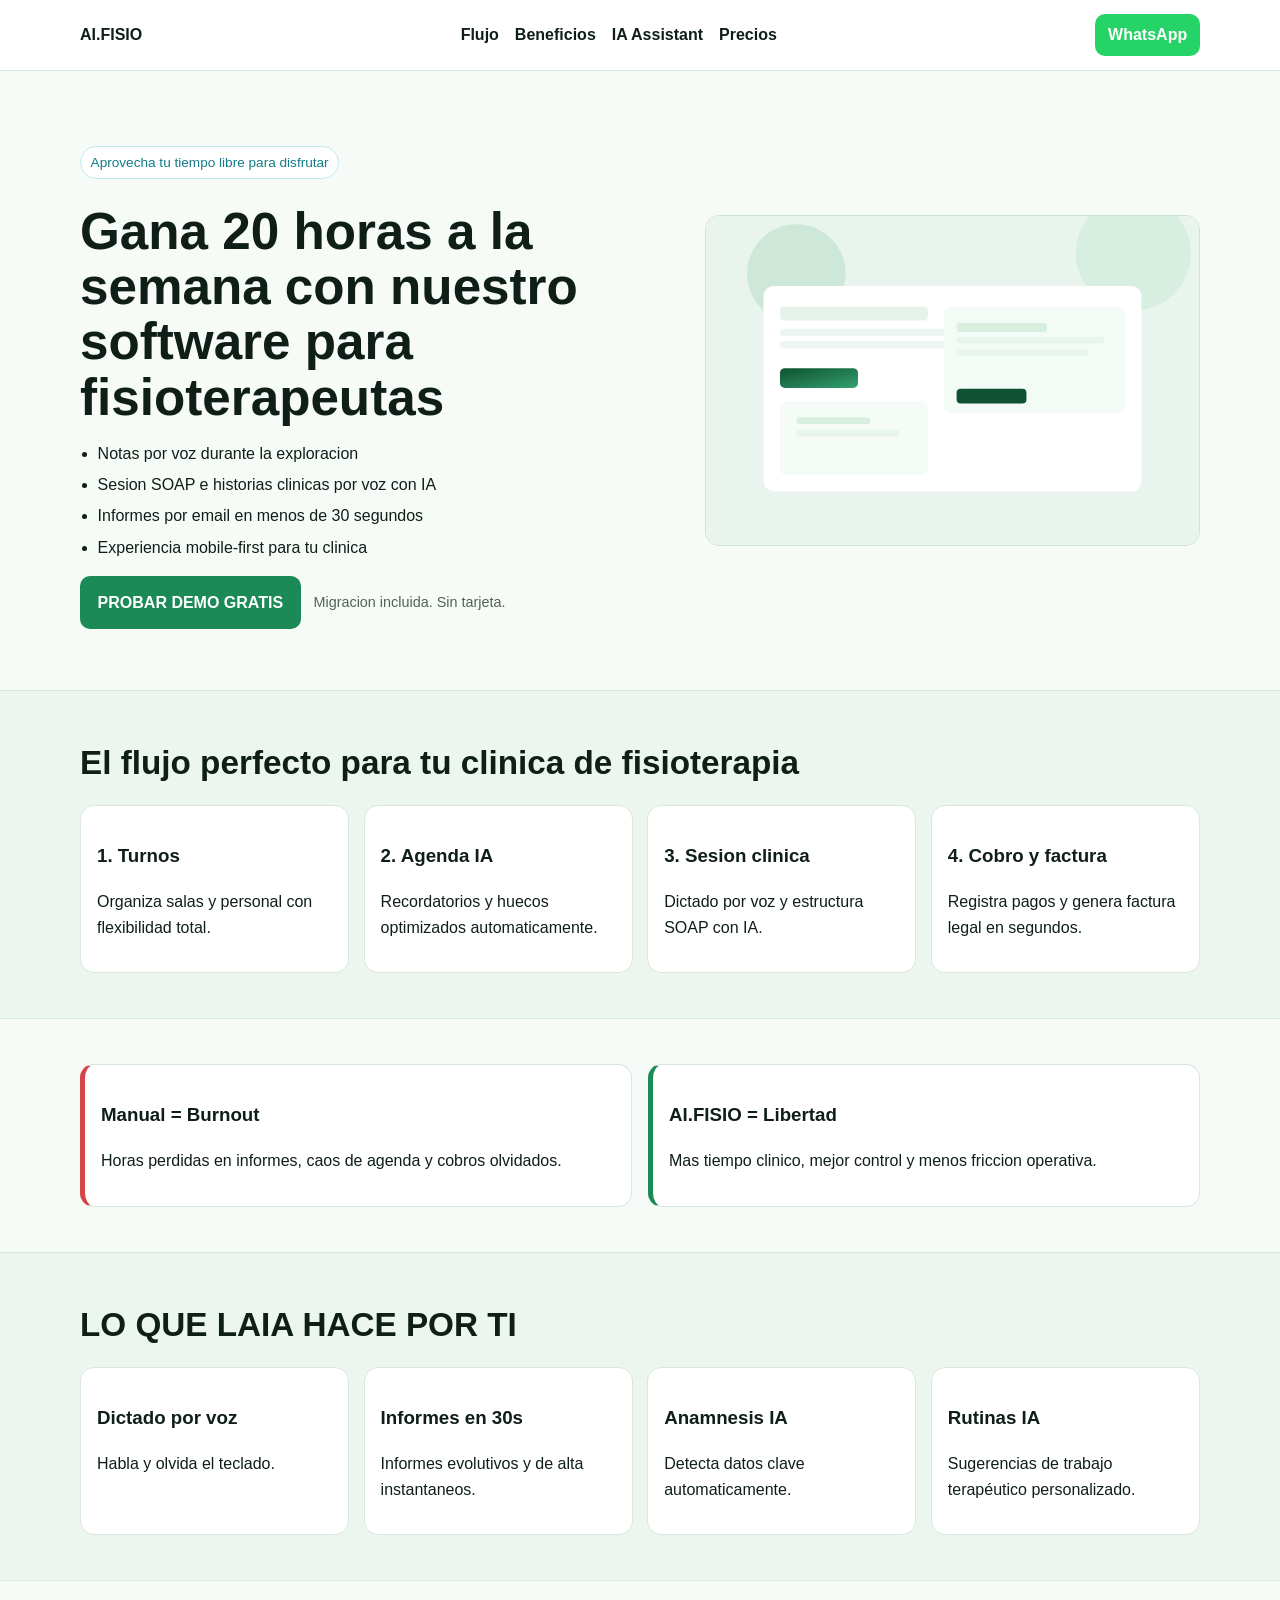
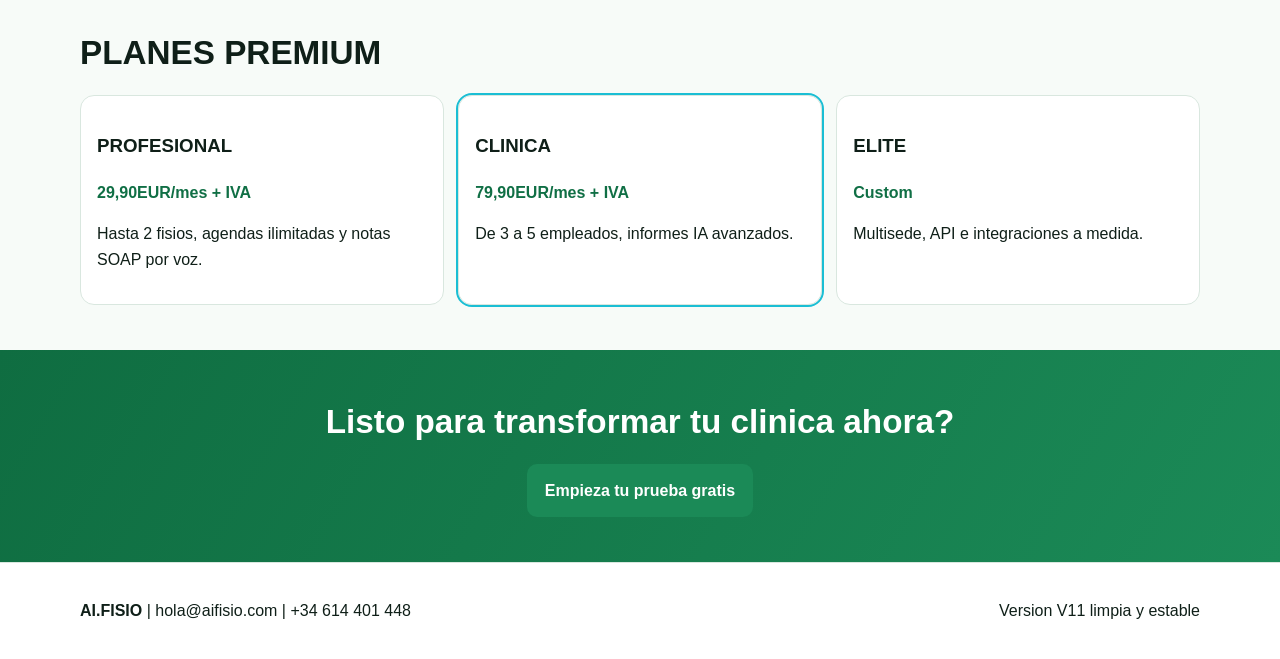
==== index.html @ 8d83b27e "V11 limpia estable inspirada en aifisio.com" ====
﻿<!doctype html>
<html lang="es">
<head>
  <meta charset="UTF-8" />
  <meta name="viewport" content="width=device-width, initial-scale=1" />
  <title>AI.FISIO | Software de Gestion para Fisioterapeutas con IA</title>
  <meta name="description" content="Software de fisioterapia con IA: notas por voz, agenda, informes y facturacion para fisioterapeutas autonomos y clinicas pequenas." />
  <link rel="canonical" href="https://aifisio.es/" />
  <meta name="robots" content="index,follow" />
  <link rel="stylesheet" href="assets/css/style.css" />
</head>
<body>
  <header class="site-header">
    <div class="container nav">
      <a class="logo" href="/">AI.FISIO</a>
      <nav>
        <a href="#flujo">Flujo</a>
        <a href="#beneficios">Beneficios</a>
        <a href="#laia">IA Assistant</a>
        <a href="#pricing">Precios</a>
      </nav>
      <a class="wa-btn" href="https://wa.me/34614401448">WhatsApp</a>
    </div>
  </header>

  <main>
    <section class="hero">
      <div class="container hero-grid">
        <div>
          <p class="tag">Aprovecha tu tiempo libre para disfrutar</p>
          <h1>Gana 20 horas a la semana con nuestro software para fisioterapeutas</h1>
          <ul class="checks">
            <li>Notas por voz durante la exploracion</li>
            <li>Sesion SOAP e historias clinicas por voz con IA</li>
            <li>Informes por email en menos de 30 segundos</li>
            <li>Experiencia mobile-first para tu clinica</li>
          </ul>
          <div class="cta-row">
            <a class="btn" href="https://wa.me/34614401448">PROBAR DEMO GRATIS</a>
            <span class="note">Migracion incluida. Sin tarjeta.</span>
          </div>
        </div>
        <div>
          <img src="assets/images/hero-dashboard.svg" alt="Software de gestion de fisioterapia" />
        </div>
      </div>
    </section>

    <section id="flujo" class="section light">
      <div class="container">
        <h2>El flujo perfecto para tu clinica de fisioterapia</h2>
        <div class="grid4">
          <article><h3>1. Turnos</h3><p>Organiza salas y personal con flexibilidad total.</p></article>
          <article><h3>2. Agenda IA</h3><p>Recordatorios y huecos optimizados automaticamente.</p></article>
          <article><h3>3. Sesion clinica</h3><p>Dictado por voz y estructura SOAP con IA.</p></article>
          <article><h3>4. Cobro y factura</h3><p>Registra pagos y genera factura legal en segundos.</p></article>
        </div>
      </div>
    </section>

    <section id="beneficios" class="section">
      <div class="container split">
        <div class="card bad">
          <h3>Manual = Burnout</h3>
          <p>Horas perdidas en informes, caos de agenda y cobros olvidados.</p>
        </div>
        <div class="card good">
          <h3>AI.FISIO = Libertad</h3>
          <p>Mas tiempo clinico, mejor control y menos friccion operativa.</p>
        </div>
      </div>
    </section>

    <section id="laia" class="section light">
      <div class="container">
        <h2>LO QUE LAIA HACE POR TI</h2>
        <div class="grid4">
          <article><h3>Dictado por voz</h3><p>Habla y olvida el teclado.</p></article>
          <article><h3>Informes en 30s</h3><p>Informes evolutivos y de alta instantaneos.</p></article>
          <article><h3>Anamnesis IA</h3><p>Detecta datos clave automaticamente.</p></article>
          <article><h3>Rutinas IA</h3><p>Sugerencias de trabajo terapéutico personalizado.</p></article>
        </div>
      </div>
    </section>

    <section id="pricing" class="section">
      <div class="container">
        <h2>PLANES PREMIUM</h2>
        <div class="grid3">
          <article><h3>PROFESIONAL</h3><p class="price">29,90EUR/mes + IVA</p><p>Hasta 2 fisios, agendas ilimitadas y notas SOAP por voz.</p></article>
          <article class="featured"><h3>CLINICA</h3><p class="price">79,90EUR/mes + IVA</p><p>De 3 a 5 empleados, informes IA avanzados.</p></article>
          <article><h3>ELITE</h3><p class="price">Custom</p><p>Multisede, API e integraciones a medida.</p></article>
        </div>
      </div>
    </section>

    <section class="section cta">
      <div class="container">
        <h2>Listo para transformar tu clinica ahora?</h2>
        <a class="btn" href="https://wa.me/34614401448">Empieza tu prueba gratis</a>
      </div>
    </section>
  </main>

  <footer class="site-footer">
    <div class="container foot">
      <p><strong>AI.FISIO</strong> | hola@aifisio.com | +34 614 401 448</p>
      <p>Version V11 limpia y estable</p>
    </div>
  </footer>
</body>
</html>
---- assets/css/style.css ----
﻿:root{--bg:#f7fbf8;--ink:#0f1f18;--brand:#1abed4;--green:#1b8a57;--line:#d9e7df}
*{box-sizing:border-box}
body{margin:0;font-family:Segoe UI,Tahoma,sans-serif;background:var(--bg);color:var(--ink);line-height:1.6}
.container{width:min(1120px,92%);margin:0 auto}
.site-header{position:sticky;top:0;background:#ffffffeb;border-bottom:1px solid var(--line);z-index:10}
.nav{display:flex;justify-content:space-between;align-items:center;gap:1rem;padding:.9rem 0}
.logo{text-decoration:none;color:var(--ink);font-weight:900}
nav{display:flex;gap:1rem}
nav a{text-decoration:none;color:var(--ink);font-weight:600}
.wa-btn{background:#25d366;color:#fff;text-decoration:none;padding:.5rem .8rem;border-radius:10px;font-weight:700}
.hero{padding:3.8rem 0}
.hero-grid{display:grid;grid-template-columns:1.1fr .9fr;gap:1.2rem;align-items:center}
.tag{display:inline-block;padding:.3rem .6rem;border:1px solid #bdeaf0;border-radius:999px;color:#117b89;background:#fff;font-size:.85rem}
h1{font-size:clamp(2rem,4vw,3.2rem);line-height:1.08;margin:.7rem 0}
.checks{padding-left:1.1rem}
.checks li{margin:.35rem 0}
img{max-width:100%;display:block;border-radius:14px;border:1px solid #cfe3d7}
.cta-row{display:flex;gap:.8rem;align-items:center;flex-wrap:wrap;margin-top:1rem}
.btn{display:inline-block;background:var(--green);color:#fff;text-decoration:none;padding:.85rem 1.1rem;border-radius:10px;font-weight:800}
.note{color:#506258;font-size:.9rem}
.section{padding:2.8rem 0}
.light{background:#ecf6ef;border-top:1px solid var(--line);border-bottom:1px solid var(--line)}
h2{font-size:clamp(1.5rem,2.6vw,2.2rem);margin:0 0 1rem}
.grid4,.grid3{display:grid;gap:.9rem}
.grid4{grid-template-columns:repeat(4,minmax(0,1fr))}
.grid3{grid-template-columns:repeat(3,minmax(0,1fr))}
article,.card{background:#fff;border:1px solid var(--line);border-radius:14px;padding:1rem}
.split{display:grid;grid-template-columns:1fr 1fr;gap:1rem}
.bad{border-left:5px solid #d64545}.good{border-left:5px solid #1b8a57}
.price{font-weight:800;color:#106f45}
.featured{outline:2px solid var(--brand)}
.cta{background:linear-gradient(120deg,#0f6d41,#1b8a57);color:#fff;text-align:center}
.site-footer{border-top:1px solid var(--line);padding:1.2rem 0;background:#fff}
.foot{display:flex;justify-content:space-between;gap:1rem;flex-wrap:wrap}
@media (max-width:940px){nav{display:none}.hero-grid,.grid4,.grid3,.split{grid-template-columns:1fr}}
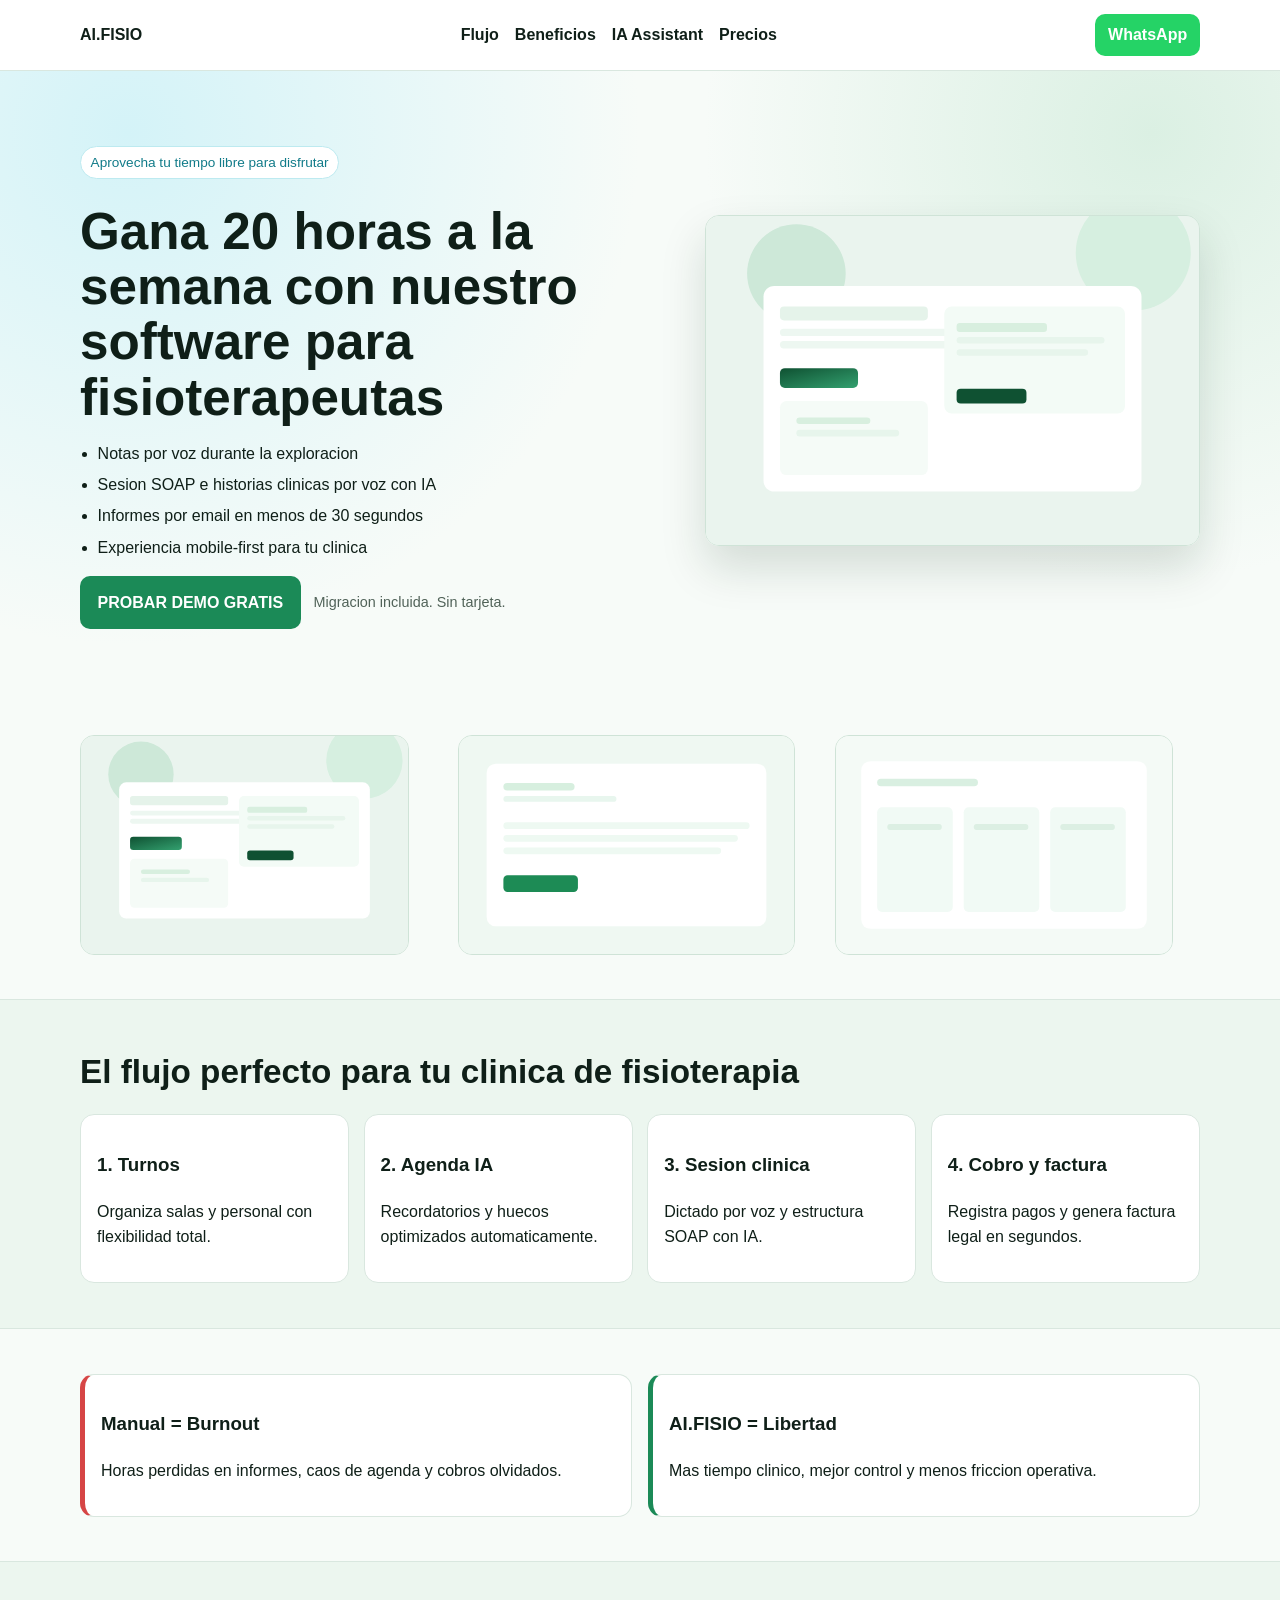
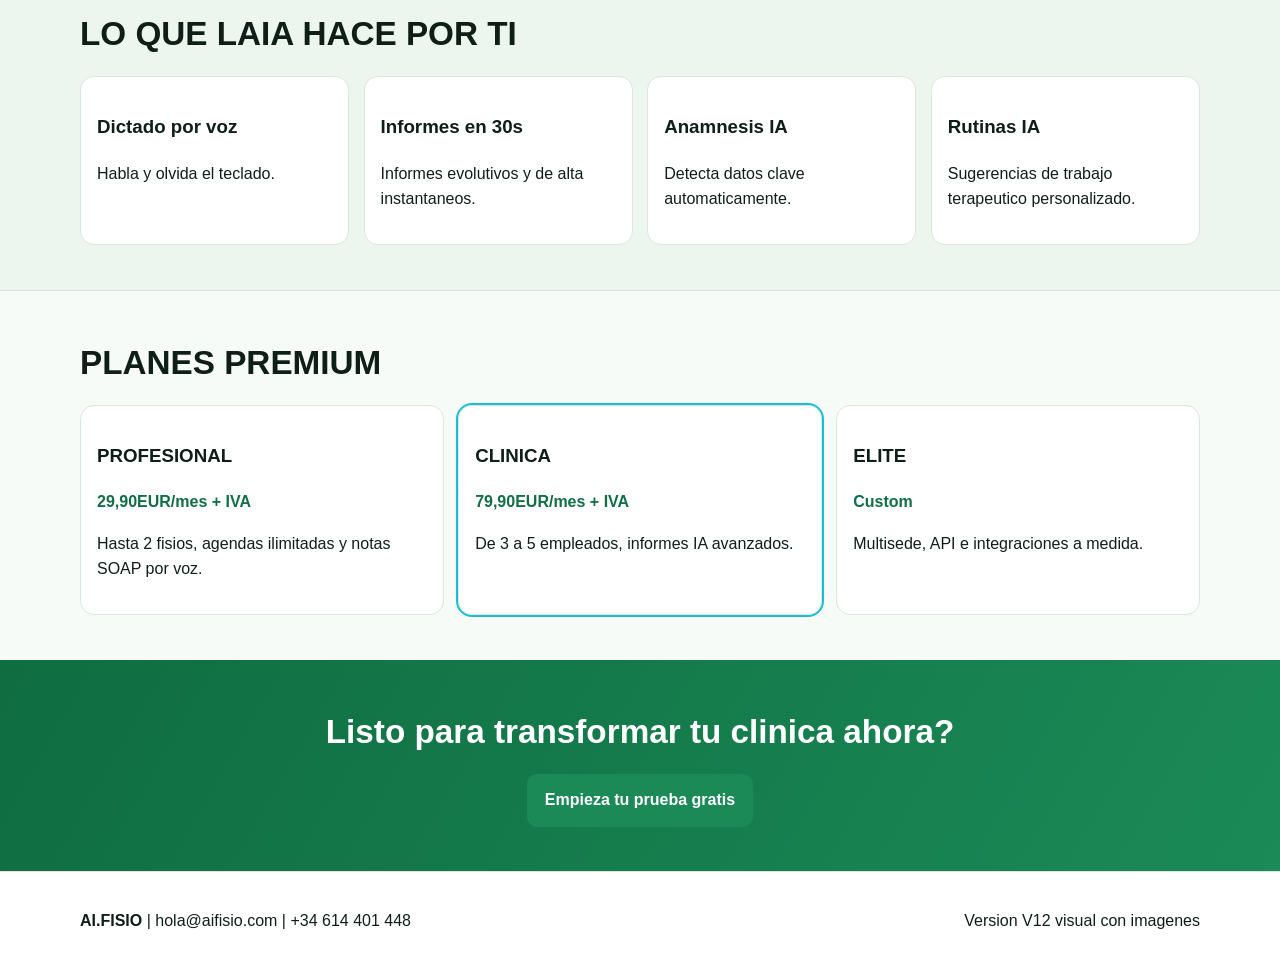
==== commit d62f21be: "V12 mas visual con galeria e imagenes reales" ====
--- a/index.html
+++ b/index.html
@@ -25,6 +25,7 @@
 
   <main>
     <section class="hero">
+      <div class="hero-bg"></div>
       <div class="container hero-grid">
         <div>
           <p class="tag">Aprovecha tu tiempo libre para disfrutar</p>
@@ -40,9 +41,17 @@
             <span class="note">Migracion incluida. Sin tarjeta.</span>
           </div>
         </div>
-        <div>
+        <div class="hero-shot">
           <img src="assets/images/hero-dashboard.svg" alt="Software de gestion de fisioterapia" />
         </div>
+      </div>
+    </section>
+
+    <section class="section screenshot-strip">
+      <div class="container gallery-3">
+        <img src="assets/images/hero-dashboard.svg" alt="Dashboard AI.FISIO" />
+        <img src="assets/images/screen-1.svg" alt="Modulo clinico AI.FISIO" />
+        <img src="assets/images/screen-2.svg" alt="Agenda y flujos AI.FISIO" />
       </div>
     </section>
 
@@ -78,7 +87,7 @@
           <article><h3>Dictado por voz</h3><p>Habla y olvida el teclado.</p></article>
           <article><h3>Informes en 30s</h3><p>Informes evolutivos y de alta instantaneos.</p></article>
           <article><h3>Anamnesis IA</h3><p>Detecta datos clave automaticamente.</p></article>
-          <article><h3>Rutinas IA</h3><p>Sugerencias de trabajo terapéutico personalizado.</p></article>
+          <article><h3>Rutinas IA</h3><p>Sugerencias de trabajo terapeutico personalizado.</p></article>
         </div>
       </div>
     </section>
@@ -105,7 +114,7 @@
   <footer class="site-footer">
     <div class="container foot">
       <p><strong>AI.FISIO</strong> | hola@aifisio.com | +34 614 401 448</p>
-      <p>Version V11 limpia y estable</p>
+      <p>Version V12 visual con imagenes</p>
     </div>
   </footer>
 </body>
--- a/assets/css/style.css
+++ b/assets/css/style.css
@@ -8,13 +8,18 @@
 nav{display:flex;gap:1rem}
 nav a{text-decoration:none;color:var(--ink);font-weight:600}
 .wa-btn{background:#25d366;color:#fff;text-decoration:none;padding:.5rem .8rem;border-radius:10px;font-weight:700}
-.hero{padding:3.8rem 0}
+.hero{padding:3.8rem 0;position:relative;overflow:hidden}
+.hero-bg{position:absolute;inset:0;background:radial-gradient(circle at 10% 10%,#d4f3f8 0%,transparent 40%),radial-gradient(circle at 90% 10%,#dbf0e3 0%,transparent 35%);z-index:-1}
 .hero-grid{display:grid;grid-template-columns:1.1fr .9fr;gap:1.2rem;align-items:center}
 .tag{display:inline-block;padding:.3rem .6rem;border:1px solid #bdeaf0;border-radius:999px;color:#117b89;background:#fff;font-size:.85rem}
 h1{font-size:clamp(2rem,4vw,3.2rem);line-height:1.08;margin:.7rem 0}
 .checks{padding-left:1.1rem}
 .checks li{margin:.35rem 0}
 img{max-width:100%;display:block;border-radius:14px;border:1px solid #cfe3d7}
+.hero-shot img{box-shadow:0 22px 45px rgba(16,45,30,.15)}
+.screenshot-strip{padding-top:.5rem}
+.gallery-3{display:grid;grid-template-columns:repeat(3,1fr);gap:.8rem}
+.gallery-3 img{height:220px;object-fit:cover}
 .cta-row{display:flex;gap:.8rem;align-items:center;flex-wrap:wrap;margin-top:1rem}
 .btn{display:inline-block;background:var(--green);color:#fff;text-decoration:none;padding:.85rem 1.1rem;border-radius:10px;font-weight:800}
 .note{color:#506258;font-size:.9rem}
@@ -32,4 +37,4 @@
 .cta{background:linear-gradient(120deg,#0f6d41,#1b8a57);color:#fff;text-align:center}
 .site-footer{border-top:1px solid var(--line);padding:1.2rem 0;background:#fff}
 .foot{display:flex;justify-content:space-between;gap:1rem;flex-wrap:wrap}
-@media (max-width:940px){nav{display:none}.hero-grid,.grid4,.grid3,.split{grid-template-columns:1fr}}
+@media (max-width:940px){nav{display:none}.hero-grid,.grid4,.grid3,.split,.gallery-3{grid-template-columns:1fr}.gallery-3 img{height:auto}}
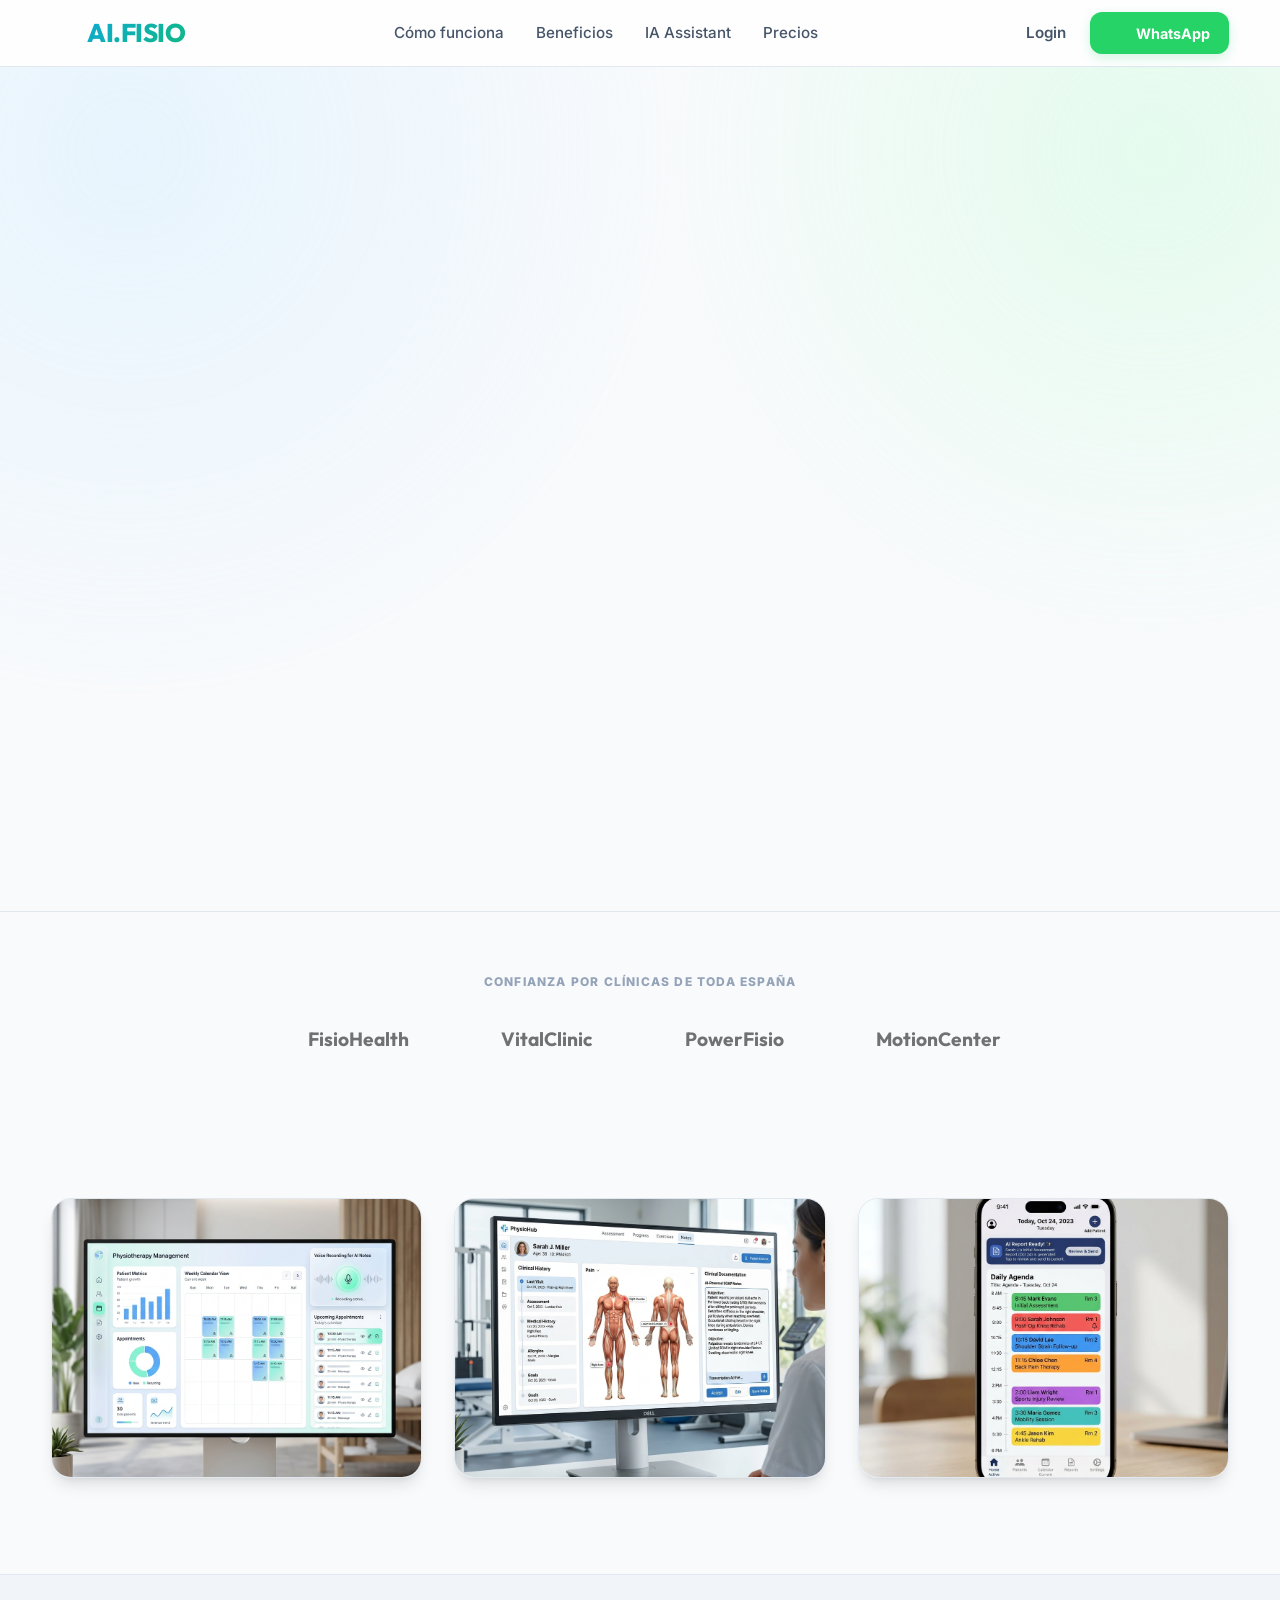
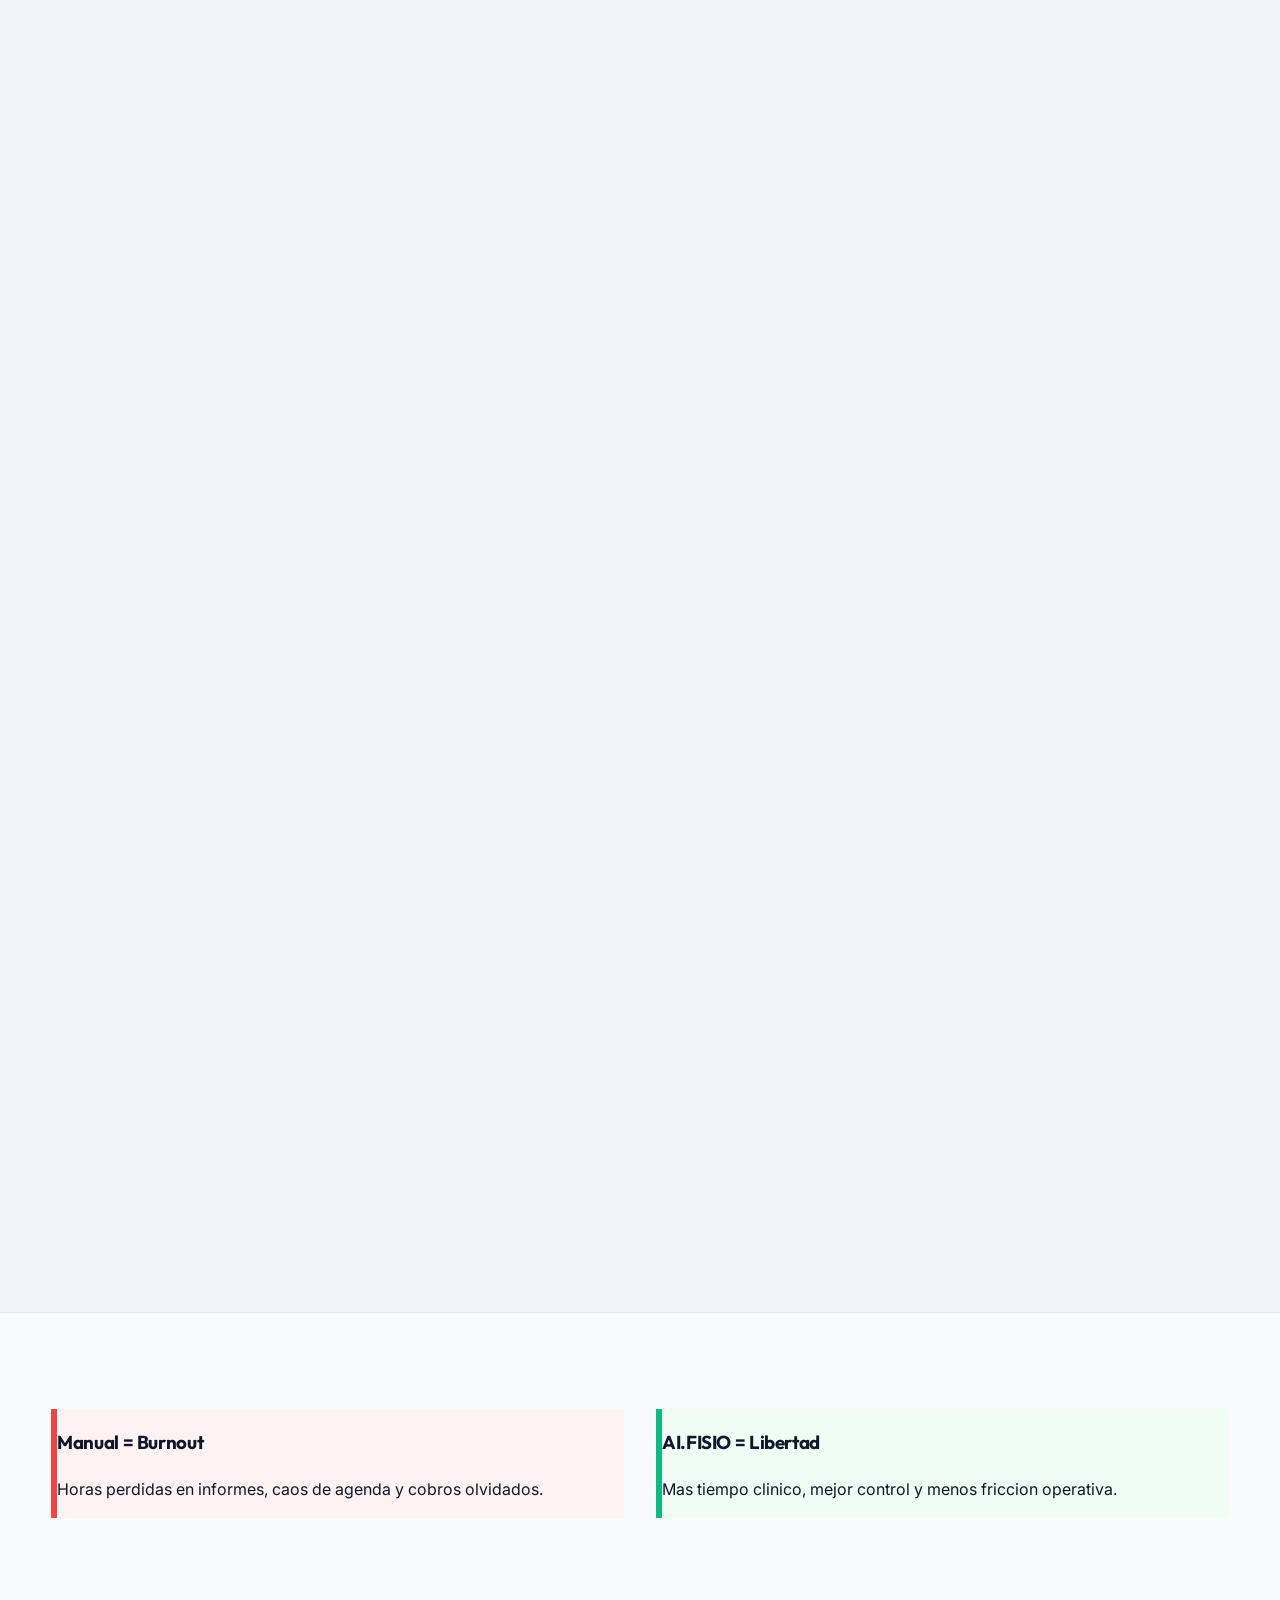
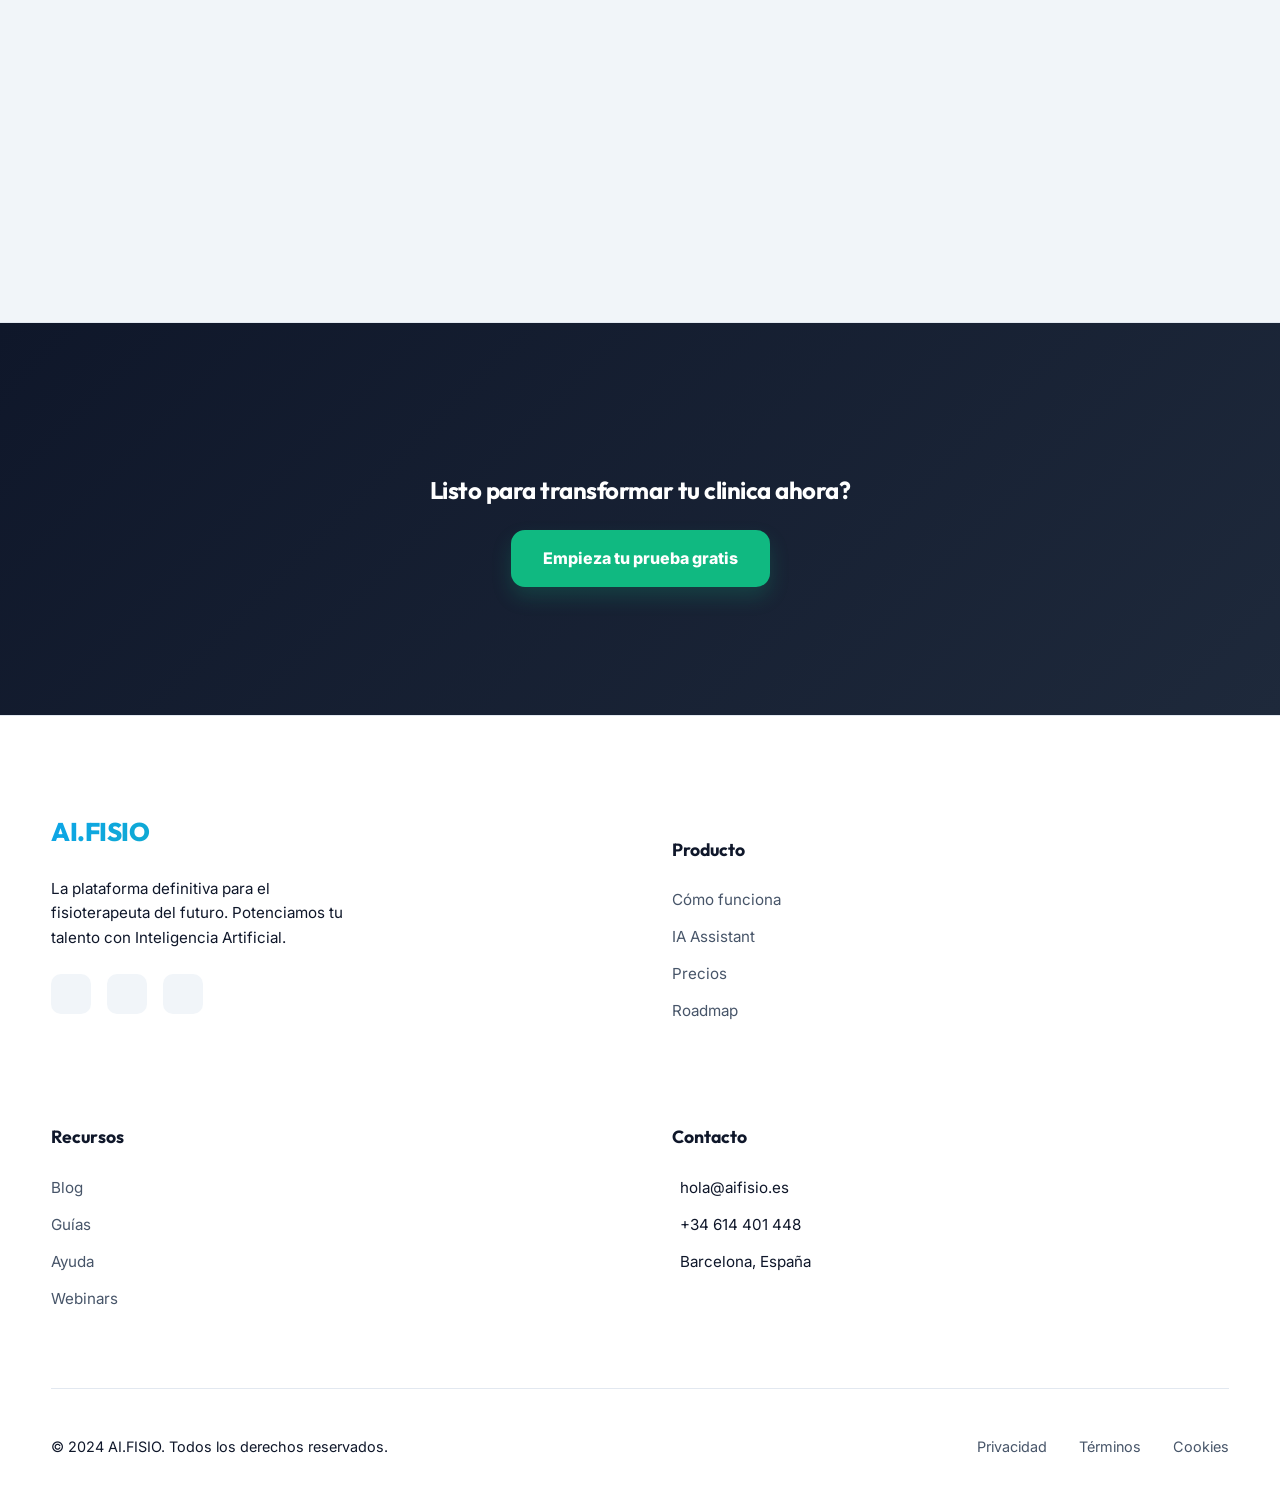
==== commit 6ea78bc7: "feat: redesign landing page with new branding, Lucide icons, and updated feature sections" ====
--- a/index.html
+++ b/index.html
@@ -1,4 +1,4 @@
-﻿<!doctype html>
+<!doctype html>
 <html lang="es">
 <head>
   <meta charset="UTF-8" />
@@ -7,19 +7,32 @@
   <meta name="description" content="Software de fisioterapia con IA: notas por voz, agenda, informes y facturacion para fisioterapeutas autonomos y clinicas pequenas." />
   <link rel="canonical" href="https://aifisio.es/" />
   <meta name="robots" content="index,follow" />
+  <link rel="preconnect" href="https://fonts.googleapis.com">
+  <link rel="preconnect" href="https://fonts.gstatic.com" crossorigin>
+  <link href="https://fonts.googleapis.com/css2?family=Inter:wght@400;500;600;700;800&family=Outfit:wght@400;500;600;700;800;900&display=swap" rel="stylesheet">
   <link rel="stylesheet" href="assets/css/style.css" />
+  <script src="https://unpkg.com/lucide@latest"></script>
 </head>
 <body>
   <header class="site-header">
     <div class="container nav">
-      <a class="logo" href="/">AI.FISIO</a>
+      <a class="logo" href="/">
+        <i data-lucide="activity" class="logo-icon"></i>
+        AI.FISIO
+      </a>
       <nav>
-        <a href="#flujo">Flujo</a>
+        <a href="#flujo">Cómo funciona</a>
         <a href="#beneficios">Beneficios</a>
         <a href="#laia">IA Assistant</a>
         <a href="#pricing">Precios</a>
       </nav>
-      <a class="wa-btn" href="https://wa.me/34614401448">WhatsApp</a>
+      <div class="header-actions">
+        <a class="btn-ghost" href="#">Login</a>
+        <a class="wa-btn" href="https://wa.me/34614401448">
+          <i data-lucide="message-circle"></i>
+          WhatsApp
+        </a>
+      </div>
     </div>
   </header>
 
@@ -27,42 +40,83 @@
     <section class="hero">
       <div class="hero-bg"></div>
       <div class="container hero-grid">
-        <div>
-          <p class="tag">Aprovecha tu tiempo libre para disfrutar</p>
-          <h1>Gana 20 horas a la semana con nuestro software para fisioterapeutas</h1>
+        <div class="reveal">
+          <p class="tag">La evolución de la fisioterapia ya está aquí</p>
+          <h1>Tu clínica, potenciada por <span class="text-gradient">Inteligencia Artificial</span></h1>
+          <p class="hero-subtext">El software diseñado para que te centres en tus pacientes, no en el ordenador. Notas SOAP automáticas, informes instantáneos y gestión inteligente.</p>
           <ul class="checks">
-            <li>Notas por voz durante la exploracion</li>
-            <li>Sesion SOAP e historias clinicas por voz con IA</li>
-            <li>Informes por email en menos de 30 segundos</li>
-            <li>Experiencia mobile-first para tu clinica</li>
+            <li><i data-lucide="mic"></i> Notas por voz en tiempo real</li>
+            <li><i data-lucide="sparkles"></i> Sesión SOAP estructurada por IA</li>
+            <li><i data-lucide="mail"></i> Informes de alta en 30 segundos</li>
+            <li><i data-lucide="smartphone"></i> Experiencia móvil impecable</li>
           </ul>
           <div class="cta-row">
-            <a class="btn" href="https://wa.me/34614401448">PROBAR DEMO GRATIS</a>
-            <span class="note">Migracion incluida. Sin tarjeta.</span>
-          </div>
-        </div>
-        <div class="hero-shot">
-          <img src="assets/images/hero-dashboard.svg" alt="Software de gestion de fisioterapia" />
+            <a class="btn" href="https://wa.me/34614401448">PROBAR DEMO GRATUITA</a>
+            <div class="trust-badge">
+              <div class="avatars">
+                <img src="https://i.pravatar.cc/100?u=1" alt="User" />
+                <img src="https://i.pravatar.cc/100?u=2" alt="User" />
+                <img src="https://i.pravatar.cc/100?u=3" alt="User" />
+              </div>
+              <span>+500 fisios ya lo usan</span>
+            </div>
+          </div>
+        </div>
+        <div class="hero-shot reveal delay-1">
+          <div class="glass-card">
+            <img src="assets/images/hero-dashboard.png" alt="Software de gestion de fisioterapia" />
+          </div>
+        </div>
+      </div>
+    </section>
+
+    <section class="trust-section">
+      <div class="container">
+        <p>CONFIANZA POR CLÍNICAS DE TODA ESPAÑA</p>
+        <div class="logo-cloud">
+          <span class="dummy-logo"><i data-lucide="shield"></i> FisioHealth</span>
+          <span class="dummy-logo"><i data-lucide="heart"></i> VitalClinic</span>
+          <span class="dummy-logo"><i data-lucide="zap"></i> PowerFisio</span>
+          <span class="dummy-logo"><i data-lucide="activity"></i> MotionCenter</span>
         </div>
       </div>
     </section>
 
     <section class="section screenshot-strip">
       <div class="container gallery-3">
-        <img src="assets/images/hero-dashboard.svg" alt="Dashboard AI.FISIO" />
-        <img src="assets/images/screen-1.svg" alt="Modulo clinico AI.FISIO" />
-        <img src="assets/images/screen-2.svg" alt="Agenda y flujos AI.FISIO" />
+        <img src="assets/images/hero-dashboard.png" alt="Dashboard AI.FISIO" />
+        <img src="assets/images/screen-1.png" alt="Modulo clinico AI.FISIO" />
+        <img src="assets/images/screen-2.png" alt="Agenda y flujos AI.FISIO" />
       </div>
     </section>
 
     <section id="flujo" class="section light">
       <div class="container">
-        <h2>El flujo perfecto para tu clinica de fisioterapia</h2>
-        <div class="grid4">
-          <article><h3>1. Turnos</h3><p>Organiza salas y personal con flexibilidad total.</p></article>
-          <article><h3>2. Agenda IA</h3><p>Recordatorios y huecos optimizados automaticamente.</p></article>
-          <article><h3>3. Sesion clinica</h3><p>Dictado por voz y estructura SOAP con IA.</p></article>
-          <article><h3>4. Cobro y factura</h3><p>Registra pagos y genera factura legal en segundos.</p></article>
+        <div class="section-header reveal">
+          <h2>El flujo perfecto para tu día a día</h2>
+          <p>Hemos optimizado cada paso para que la gestión sea invisible.</p>
+        </div>
+        <div class="grid4 reveal delay-1">
+          <article class="feature-card">
+            <div class="icon-box"><i data-lucide="calendar"></i></div>
+            <h3>1. Agenda Inteligente</h3>
+            <p>Organiza salas, personal y pacientes con facilidad extrema.</p>
+          </article>
+          <article class="feature-card">
+            <div class="icon-box"><i data-lucide="bell"></i></div>
+            <h3>2. Recordatorios</h3>
+            <p>Reduce el absentismo con avisos automáticos por WhatsApp/Email.</p>
+          </article>
+          <article class="feature-card">
+            <div class="icon-box"><i data-lucide="mic-2"></i></div>
+            <h3>3. Sesión con IA</h3>
+            <p>Dicta tus notas SOAP mientras trabajas. La IA hace el resto.</p>
+          </article>
+          <article class="feature-card">
+            <div class="icon-box"><i data-lucide="file-text"></i></div>
+            <h3>4. Informes y Factura</h3>
+            <p>Genera documentación legal y cobros en un solo click.</p>
+          </article>
         </div>
       </div>
     </section>
@@ -82,23 +136,147 @@
 
     <section id="laia" class="section light">
       <div class="container">
-        <h2>LO QUE LAIA HACE POR TI</h2>
-        <div class="grid4">
-          <article><h3>Dictado por voz</h3><p>Habla y olvida el teclado.</p></article>
-          <article><h3>Informes en 30s</h3><p>Informes evolutivos y de alta instantaneos.</p></article>
-          <article><h3>Anamnesis IA</h3><p>Detecta datos clave automaticamente.</p></article>
-          <article><h3>Rutinas IA</h3><p>Sugerencias de trabajo terapeutico personalizado.</p></article>
+        <div class="section-header reveal">
+          <h2>Conoce a LAIA</h2>
+          <p>Tu asistente de inteligencia artificial personal que nunca descansa.</p>
+        </div>
+        <div class="grid4 reveal delay-1">
+          <article class="feature-card">
+            <div class="icon-box brand"><i data-lucide="languages"></i></div>
+            <h3>Dictado Multi-idioma</h3>
+            <p>Habla en español, catalán o inglés. LAIA te entiende siempre.</p>
+          </article>
+          <article class="feature-card">
+            <div class="icon-box brand"><i data-lucide="zap"></i></div>
+            <h3>Resúmenes SOAP</h3>
+            <p>Convierte 10 minutos de charla en una nota clínica perfecta.</p>
+          </article>
+          <article class="feature-card">
+            <div class="icon-box brand"><i data-lucide="clipboard-check"></i></div>
+            <h3>Detección de Datos</h3>
+            <p>Detecta banderas rojas y datos clave automáticamente.</p>
+          </article>
+          <article class="feature-card">
+            <div class="icon-box brand"><i data-lucide="dumbbell"></i></div>
+            <h3>Sugerencias de Ejercicios</h3>
+            <p>IA que propone rutinas basadas en la patología del paciente.</p>
+          </article>
+        </div>
+      </div>
+    </section>
+
+    <section class="section">
+      <div class="container">
+        <div class="section-header reveal">
+          <h2>Testimonios Reales</h2>
+          <p>Lo que dicen los profesionales que ya han dado el salto.</p>
+        </div>
+        <div class="grid3 reveal delay-1">
+          <div class="testimonial-card">
+            <div class="stars">★★★★★</div>
+            <p>"Antes tardaba 2 horas al día en informes. Con AI.FISIO lo hago en minutos mientras el paciente se viste."</p>
+            <div class="user-info">
+              <img src="https://i.pravatar.cc/100?u=4" alt="Fisio" />
+              <div>
+                <strong>Carlos Ruiz</strong>
+                <span>Fisioterapeuta Deportivo</span>
+              </div>
+            </div>
+          </div>
+          <div class="testimonial-card">
+            <div class="stars">★★★★★</div>
+            <p>"La IA de LAIA es sorprendentemente precisa. Entiende términos técnicos y estructura las notas perfectamente."</p>
+            <div class="user-info">
+              <img src="https://i.pravatar.cc/100?u=5" alt="Fisio" />
+              <div>
+                <strong>Elena García</strong>
+                <span>Directora de Clínica</span>
+              </div>
+            </div>
+          </div>
+          <div class="testimonial-card">
+            <div class="stars">★★★★★</div>
+            <p>"Mis pacientes valoran muchísimo recibir el informe en su email antes de salir de la consulta. Es muy profesional."</p>
+            <div class="user-info">
+              <img src="https://i.pravatar.cc/100?u=6" alt="Fisio" />
+              <div>
+                <strong>Marc Soler</strong>
+                <span>Fisioterapeuta Autónomo</span>
+              </div>
+            </div>
+          </div>
         </div>
       </div>
     </section>
 
     <section id="pricing" class="section">
       <div class="container">
-        <h2>PLANES PREMIUM</h2>
-        <div class="grid3">
-          <article><h3>PROFESIONAL</h3><p class="price">29,90EUR/mes + IVA</p><p>Hasta 2 fisios, agendas ilimitadas y notas SOAP por voz.</p></article>
-          <article class="featured"><h3>CLINICA</h3><p class="price">79,90EUR/mes + IVA</p><p>De 3 a 5 empleados, informes IA avanzados.</p></article>
-          <article><h3>ELITE</h3><p class="price">Custom</p><p>Multisede, API e integraciones a medida.</p></article>
+        <div class="section-header reveal">
+          <h2>Planes que crecen contigo</h2>
+          <p>Sin permanencia. Sin comisiones ocultas. Cancela cuando quieras.</p>
+        </div>
+        <div class="grid3 reveal delay-1">
+          <article class="price-card">
+            <h3>PROFESIONAL</h3>
+            <p class="price">29,90€<span>/mes</span></p>
+            <ul class="feature-list">
+              <li><i data-lucide="check"></i> Hasta 2 fisioterapeutas</li>
+              <li><i data-lucide="check"></i> Agendas ilimitadas</li>
+              <li><i data-lucide="check"></i> Notas SOAP por voz</li>
+              <li><i data-lucide="check"></i> Recordatorios WhatsApp</li>
+            </ul>
+            <a href="#" class="btn-outline">Empezar ahora</a>
+          </article>
+          <article class="price-card featured">
+            <div class="popular-tag">MÁS POPULAR</div>
+            <h3>CLÍNICA</h3>
+            <p class="price">79,90€<span>/mes</span></p>
+            <ul class="feature-list">
+              <li><i data-lucide="check"></i> De 3 a 5 empleados</li>
+              <li><i data-lucide="check"></i> Informes IA avanzados</li>
+              <li><i data-lucide="check"></i> Gestión de salas y bonos</li>
+              <li><i data-lucide="check"></i> Soporte prioritario</li>
+            </ul>
+            <a href="#" class="btn">Probar 14 días gratis</a>
+          </article>
+          <article class="price-card">
+            <h3>ELITE</h3>
+            <p class="price">Custom</p>
+            <ul class="feature-list">
+              <li><i data-lucide="check"></i> Multisede ilimitada</li>
+              <li><i data-lucide="check"></i> API para integraciones</li>
+              <li><i data-lucide="check"></i> Formación personalizada</li>
+              <li><i data-lucide="check"></i> Servidor dedicado</li>
+            </ul>
+            <a href="#" class="btn-outline">Contactar ventas</a>
+          </article>
+        </div>
+      </div>
+    </section>
+
+    <section class="section light">
+      <div class="container">
+        <div class="section-header reveal">
+          <h2>Preguntas Frecuentes</h2>
+          <p>Todo lo que necesitas saber sobre AI.FISIO.</p>
+        </div>
+        <div class="faq-grid reveal delay-1">
+          <div class="faq-item">
+            <h4>¿Es difícil de configurar?</h4>
+            <p>Para nada. Te ayudamos con la migración de tus datos actuales gratis y estarás funcionando en menos de 24 horas.</p>
+          </div>
+          <div class="faq-item">
+            <h4>¿La IA realmente entiende términos médicos?</h4>
+            <p>Sí, LAIA ha sido entrenada con miles de sesiones de fisioterapia y entiende perfectamente la terminología técnica en varios idiomas.</p>
+          </div>
+          <div class="faq-item">
+            <h4>¿Mis datos están seguros?</h4>
+            <p>Cumplimos estrictamente con la RGPD. Tus datos están encriptados y alojados en servidores seguros en Europa.</p>
+          </div>
+          <div class="faq-item">
+            <h4>¿Puedo usarlo en mi móvil?</h4>
+            <p>AI.FISIO es una aplicación web progresiva, lo que significa que funciona perfectamente en cualquier móvil, tablet u ordenador.</p>
+          </div>
         </div>
       </div>
     </section>
@@ -112,10 +290,83 @@
   </main>
 
   <footer class="site-footer">
-    <div class="container foot">
-      <p><strong>AI.FISIO</strong> | hola@aifisio.com | +34 614 401 448</p>
-      <p>Version V12 visual con imagenes</p>
+    <div class="container">
+      <div class="footer-grid">
+        <div class="footer-brand">
+          <a class="logo" href="#">AI.FISIO</a>
+          <p>La plataforma definitiva para el fisioterapeuta del futuro. Potenciamos tu talento con Inteligencia Artificial.</p>
+          <div class="social-links">
+            <a href="#"><i data-lucide="instagram"></i></a>
+            <a href="#"><i data-lucide="linkedin"></i></a>
+            <a href="#"><i data-lucide="twitter"></i></a>
+          </div>
+        </div>
+        <div>
+          <h4>Producto</h4>
+          <ul class="footer-links">
+            <li><a href="#flujo">Cómo funciona</a></li>
+            <li><a href="#laia">IA Assistant</a></li>
+            <li><a href="#pricing">Precios</a></li>
+            <li><a href="#">Roadmap</a></li>
+          </ul>
+        </div>
+        <div>
+          <h4>Recursos</h4>
+          <ul class="footer-links">
+            <li><a href="#">Blog</a></li>
+            <li><a href="#">Guías</a></li>
+            <li><a href="#">Ayuda</a></li>
+            <li><a href="#">Webinars</a></li>
+          </ul>
+        </div>
+        <div>
+          <h4>Contacto</h4>
+          <ul class="footer-links">
+            <li><i data-lucide="mail"></i> hola@aifisio.es</li>
+            <li><i data-lucide="phone"></i> +34 614 401 448</li>
+            <li><i data-lucide="map-pin"></i> Barcelona, España</li>
+          </ul>
+        </div>
+      </div>
+      <div class="footer-bottom">
+        <p>&copy; 2024 AI.FISIO. Todos los derechos reservados.</p>
+        <div class="legal-links">
+          <a href="#">Privacidad</a>
+          <a href="#">Términos</a>
+          <a href="#">Cookies</a>
+        </div>
+      </div>
     </div>
   </footer>
+
+  <script>
+    // Initialize Lucide Icons
+    lucide.createIcons();
+
+    // Reveal Animations on Scroll
+    const observerOptions = {
+      threshold: 0.1
+    };
+
+    const observer = new IntersectionObserver((entries) => {
+      entries.forEach(entry => {
+        if (entry.isIntersecting) {
+          entry.target.classList.add('active');
+        }
+      });
+    }, observerOptions);
+
+    document.querySelectorAll('.reveal').forEach(el => observer.observe(el));
+
+    // Header Scroll Effect
+    window.addEventListener('scroll', () => {
+      const header = document.querySelector('.site-header');
+      if (window.scrollY > 50) {
+        header.classList.add('scrolled');
+      } else {
+        header.classList.remove('scrolled');
+      }
+    });
+  </script>
 </body>
 </html>
--- a/assets/css/style.css
+++ b/assets/css/style.css
@@ -1,40 +1,793 @@
-﻿:root{--bg:#f7fbf8;--ink:#0f1f18;--brand:#1abed4;--green:#1b8a57;--line:#d9e7df}
-*{box-sizing:border-box}
-body{margin:0;font-family:Segoe UI,Tahoma,sans-serif;background:var(--bg);color:var(--ink);line-height:1.6}
-.container{width:min(1120px,92%);margin:0 auto}
-.site-header{position:sticky;top:0;background:#ffffffeb;border-bottom:1px solid var(--line);z-index:10}
-.nav{display:flex;justify-content:space-between;align-items:center;gap:1rem;padding:.9rem 0}
-.logo{text-decoration:none;color:var(--ink);font-weight:900}
-nav{display:flex;gap:1rem}
-nav a{text-decoration:none;color:var(--ink);font-weight:600}
-.wa-btn{background:#25d366;color:#fff;text-decoration:none;padding:.5rem .8rem;border-radius:10px;font-weight:700}
-.hero{padding:3.8rem 0;position:relative;overflow:hidden}
-.hero-bg{position:absolute;inset:0;background:radial-gradient(circle at 10% 10%,#d4f3f8 0%,transparent 40%),radial-gradient(circle at 90% 10%,#dbf0e3 0%,transparent 35%);z-index:-1}
-.hero-grid{display:grid;grid-template-columns:1.1fr .9fr;gap:1.2rem;align-items:center}
-.tag{display:inline-block;padding:.3rem .6rem;border:1px solid #bdeaf0;border-radius:999px;color:#117b89;background:#fff;font-size:.85rem}
-h1{font-size:clamp(2rem,4vw,3.2rem);line-height:1.08;margin:.7rem 0}
-.checks{padding-left:1.1rem}
-.checks li{margin:.35rem 0}
-img{max-width:100%;display:block;border-radius:14px;border:1px solid #cfe3d7}
-.hero-shot img{box-shadow:0 22px 45px rgba(16,45,30,.15)}
-.screenshot-strip{padding-top:.5rem}
-.gallery-3{display:grid;grid-template-columns:repeat(3,1fr);gap:.8rem}
-.gallery-3 img{height:220px;object-fit:cover}
-.cta-row{display:flex;gap:.8rem;align-items:center;flex-wrap:wrap;margin-top:1rem}
-.btn{display:inline-block;background:var(--green);color:#fff;text-decoration:none;padding:.85rem 1.1rem;border-radius:10px;font-weight:800}
-.note{color:#506258;font-size:.9rem}
-.section{padding:2.8rem 0}
-.light{background:#ecf6ef;border-top:1px solid var(--line);border-bottom:1px solid var(--line)}
-h2{font-size:clamp(1.5rem,2.6vw,2.2rem);margin:0 0 1rem}
-.grid4,.grid3{display:grid;gap:.9rem}
-.grid4{grid-template-columns:repeat(4,minmax(0,1fr))}
-.grid3{grid-template-columns:repeat(3,minmax(0,1fr))}
-article,.card{background:#fff;border:1px solid var(--line);border-radius:14px;padding:1rem}
-.split{display:grid;grid-template-columns:1fr 1fr;gap:1rem}
-.bad{border-left:5px solid #d64545}.good{border-left:5px solid #1b8a57}
-.price{font-weight:800;color:#106f45}
-.featured{outline:2px solid var(--brand)}
-.cta{background:linear-gradient(120deg,#0f6d41,#1b8a57);color:#fff;text-align:center}
-.site-footer{border-top:1px solid var(--line);padding:1.2rem 0;background:#fff}
-.foot{display:flex;justify-content:space-between;gap:1rem;flex-wrap:wrap}
-@media (max-width:940px){nav{display:none}.hero-grid,.grid4,.grid3,.split,.gallery-3{grid-template-columns:1fr}.gallery-3 img{height:auto}}
+:root {
+  --bg: #f8fafc;
+  --bg-subtle: #f1f5f9;
+  --ink: #0f172a;
+  --ink-light: #475569;
+  --brand: #0ea5e9;
+  --brand-dark: #0284c7;
+  --green: #10b981;
+  --green-dark: #059669;
+  --line: #e2e8f0;
+  --white: #ffffff;
+  --glass: rgba(255, 255, 255, 0.8);
+  --shadow-sm: 0 1px 2px 0 rgb(0 0 0 / 0.05);
+  --shadow: 0 4px 6px -1px rgb(0 0 0 / 0.1), 0 2px 4px -2px rgb(0 0 0 / 0.1);
+  --shadow-lg: 0 10px 15px -3px rgb(0 0 0 / 0.1), 0 4px 6px -4px rgb(0 0 0 / 0.1);
+  --shadow-xl: 0 20px 25px -5px rgb(0 0 0 / 0.1), 0 8px 10px -6px rgb(0 0 0 / 0.1);
+  --shadow-xl: 0 20px 25px -5px rgb(0 0 0 / 0.1), 0 8px 10px -6px rgb(0 0 0 / 0.1);
+}
+
+::selection {
+  background: var(--brand);
+  color: white;
+}
+
+::-webkit-scrollbar {
+  width: 10px;
+}
+
+::-webkit-scrollbar-track {
+  background: var(--bg);
+}
+
+::-webkit-scrollbar-thumb {
+  background: var(--line);
+  border-radius: 10px;
+  border: 3px solid var(--bg);
+}
+
+::-webkit-scrollbar-thumb:hover {
+  background: var(--ink-light);
+}
+
+* {
+  box-sizing: border-box;
+}
+
+html {
+  scroll-behavior: smooth;
+}
+
+body {
+  margin: 0;
+  font-family: 'Inter', system-ui, -apple-system, sans-serif;
+  background: var(--bg);
+  color: var(--ink);
+  line-height: 1.6;
+  -webkit-font-smoothing: antialiased;
+}
+
+h1, h2, h3, .logo {
+  font-family: 'Outfit', sans-serif;
+  letter-spacing: -0.02em;
+}
+
+.container {
+  width: min(1200px, 92%);
+  margin: 0 auto;
+}
+
+/* Header */
+.site-header {
+  position: sticky;
+  top: 0;
+  background: var(--glass);
+  backdrop-filter: blur(12px);
+  -webkit-backdrop-filter: blur(12px);
+  border-bottom: 1px solid var(--line);
+  z-index: 100;
+}
+
+.nav {
+  display: flex;
+  justify-content: space-between;
+  align-items: center;
+  gap: 2rem;
+  padding: 0.75rem 0;
+  transition: padding 0.3s ease;
+}
+
+.site-header.scrolled {
+  padding: 0.5rem 0;
+  box-shadow: var(--shadow-lg);
+}
+
+.logo {
+  text-decoration: none;
+  color: var(--ink);
+  font-weight: 800;
+  font-size: 1.6rem;
+  display: flex;
+  align-items: center;
+  gap: 0.5rem;
+  background: linear-gradient(135deg, var(--brand), var(--green));
+  -webkit-background-clip: text;
+  -webkit-text-fill-color: transparent;
+}
+
+.logo-icon {
+  -webkit-text-fill-color: var(--brand);
+  width: 28px;
+  height: 28px;
+}
+
+nav {
+  display: flex;
+  gap: 2rem;
+}
+
+nav a {
+  text-decoration: none;
+  color: var(--ink-light);
+  font-weight: 500;
+  font-size: 0.95rem;
+}
+
+nav a:hover {
+  color: var(--brand);
+}
+
+.header-actions {
+  display: flex;
+  align-items: center;
+  gap: 1.5rem;
+}
+
+.btn-ghost {
+  text-decoration: none;
+  color: var(--ink-light);
+  font-weight: 600;
+  font-size: 0.95rem;
+}
+
+.btn-ghost:hover {
+  color: var(--brand);
+}
+
+.wa-btn {
+  background: #25d366;
+  color: #fff;
+  text-decoration: none;
+  padding: 0.6rem 1.2rem;
+  border-radius: 12px;
+  font-weight: 700;
+  font-size: 0.9rem;
+  display: flex;
+  align-items: center;
+  gap: 0.5rem;
+  box-shadow: 0 4px 12px rgba(37, 211, 102, 0.2);
+}
+
+.wa-btn i {
+  width: 18px;
+  height: 18px;
+}
+
+.wa-btn:hover {
+  transform: translateY(-2px);
+  box-shadow: 0 6px 16px rgba(37, 211, 102, 0.3);
+}
+
+/* Hero */
+.hero {
+  padding: 6rem 0;
+  position: relative;
+  overflow: hidden;
+}
+
+.hero-bg {
+  position: absolute;
+  inset: 0;
+  background: radial-gradient(circle at 10% 10%, #e0f2fe 0%, transparent 40%),
+              radial-gradient(circle at 90% 10%, #dcfce7 0%, transparent 35%);
+  z-index: -1;
+  opacity: 0.7;
+}
+
+.hero-grid {
+  display: grid;
+  grid-template-columns: 1.2fr 0.8fr;
+  gap: 4rem;
+  align-items: center;
+}
+
+.tag {
+  display: inline-block;
+  padding: 0.4rem 1rem;
+  border: 1px solid #bae6fd;
+  border-radius: 999px;
+  color: #0369a1;
+  background: #f0f9ff;
+  font-size: 0.85rem;
+  font-weight: 600;
+  margin-bottom: 1.5rem;
+}
+
+h1 {
+  font-size: clamp(2.5rem, 5vw, 3.8rem);
+  line-height: 1.05;
+  margin: 0 0 1.5rem;
+  font-weight: 900;
+  color: #0f172a;
+}
+
+.text-gradient {
+  background: linear-gradient(135deg, var(--brand) 0%, var(--green) 100%);
+  -webkit-background-clip: text;
+  -webkit-text-fill-color: transparent;
+}
+
+.hero-subtext {
+  font-size: 1.2rem;
+  color: var(--ink-light);
+  margin-bottom: 2rem;
+  max-width: 540px;
+}
+
+.checks {
+  list-style: none;
+  padding: 0;
+  margin: 2rem 0;
+}
+
+.checks li {
+  margin: 0.8rem 0;
+  display: flex;
+  align-items: center;
+  gap: 0.8rem;
+  color: var(--ink-light);
+  font-weight: 500;
+}
+
+.checks li::before {
+  content: '✓';
+  display: flex;
+  align-items: center;
+  justify-content: center;
+  width: 22px;
+  height: 22px;
+  background: var(--green);
+  color: white;
+  border-radius: 50%;
+  font-size: 0.7rem;
+  flex-shrink: 0;
+}
+
+.cta-row {
+  display: flex;
+  gap: 2rem;
+  align-items: center;
+  flex-wrap: wrap;
+  margin-top: 2.5rem;
+}
+
+.trust-badge {
+  display: flex;
+  align-items: center;
+  gap: 1rem;
+}
+
+.avatars {
+  display: flex;
+}
+
+.avatars img {
+  width: 32px;
+  height: 32px;
+  border-radius: 50%;
+  border: 2px solid var(--white);
+  margin-left: -10px;
+}
+
+.avatars img:first-child {
+  margin-left: 0;
+}
+
+.trust-badge span {
+  font-size: 0.85rem;
+  font-weight: 600;
+  color: var(--ink-light);
+}
+
+.btn {
+  display: inline-block;
+  background: var(--green);
+  color: #fff;
+  text-decoration: none;
+  padding: 1rem 2rem;
+  border-radius: 14px;
+  font-weight: 800;
+  box-shadow: 0 10px 20px rgba(16, 185, 129, 0.2);
+}
+
+.btn:hover {
+  background: var(--green-dark);
+  transform: translateY(-2px);
+  box-shadow: 0 12px 24px rgba(16, 185, 129, 0.3);
+}
+
+.note {
+  color: var(--ink-light);
+  font-size: 0.9rem;
+  opacity: 0.8;
+}
+
+/* Images */
+img {
+  max-width: 100%;
+  display: block;
+  border-radius: 20px;
+}
+
+.glass-card {
+  background: var(--glass);
+  padding: 1rem;
+  border-radius: 24px;
+  border: 1px solid var(--white);
+  box-shadow: var(--shadow-xl);
+}
+
+.hero-shot img {
+  border-radius: 16px;
+  transform: perspective(1000px) rotateY(-5deg) rotateX(5deg);
+}
+
+.hero-shot img:hover {
+  transform: perspective(1000px) rotateY(0deg) rotateX(0deg);
+}
+
+.screenshot-strip {
+  padding: 4rem 0;
+}
+
+.gallery-3 {
+  display: grid;
+  grid-template-columns: repeat(3, 1fr);
+  gap: 2rem;
+}
+
+.gallery-3 img {
+  height: 280px;
+  width: 100%;
+  object-fit: cover;
+  box-shadow: var(--shadow-lg);
+  border: 1px solid var(--line);
+}
+
+.gallery-3 img:hover {
+  transform: scale(1.02) translateY(-5px);
+}
+
+/* Trust Section */
+.trust-section {
+  padding: 3rem 0;
+  border-top: 1px solid var(--line);
+  text-align: center;
+}
+
+.trust-section p {
+  font-size: 0.75rem;
+  font-weight: 800;
+  letter-spacing: 0.1em;
+  color: #94a3b8;
+  margin-bottom: 2rem;
+}
+
+.logo-cloud {
+  display: flex;
+  justify-content: center;
+  align-items: center;
+  gap: 4rem;
+  flex-wrap: wrap;
+  opacity: 0.6;
+  filter: grayscale(1);
+}
+
+.dummy-logo {
+  font-family: 'Outfit', sans-serif;
+  font-weight: 700;
+  font-size: 1.2rem;
+  display: flex;
+  align-items: center;
+  gap: 0.5rem;
+  color: var(--ink);
+}
+
+.dummy-logo i {
+  width: 20px;
+  height: 20px;
+}
+
+/* Sections */
+.section {
+  padding: 6rem 0;
+}
+
+.light {
+  background: var(--bg-subtle);
+  border-top: 1px solid var(--line);
+  border-bottom: 1px solid var(--line);
+}
+
+.section-header {
+  text-align: center;
+  margin-bottom: 4rem;
+  max-width: 700px;
+  margin-left: auto;
+  margin-right: auto;
+}
+
+.section-header h2 {
+  margin-bottom: 1rem;
+}
+
+.section-header p {
+  font-size: 1.1rem;
+  color: var(--ink-light);
+}
+
+.feature-card {
+  padding: 2.5rem;
+}
+
+.icon-box {
+  width: 50px;
+  height: 50px;
+  background: var(--bg-subtle);
+  color: var(--brand);
+  border-radius: 12px;
+  display: flex;
+  align-items: center;
+  justify-content: center;
+  margin-bottom: 1.5rem;
+}
+
+.icon-box.brand {
+  background: #e0f2fe;
+}
+
+.icon-box i {
+  width: 24px;
+  height: 24px;
+}
+
+.testimonial-card {
+  background: var(--white);
+  padding: 2.5rem;
+  border-radius: 24px;
+  border: 1px solid var(--line);
+  display: flex;
+  flex-direction: column;
+  gap: 1.5rem;
+}
+
+.stars {
+  color: #fbbf24;
+  font-size: 0.9rem;
+}
+
+.testimonial-card p {
+  font-style: italic;
+  font-size: 1.05rem;
+  color: var(--ink);
+}
+
+.user-info {
+  display: flex;
+  align-items: center;
+  gap: 1rem;
+  margin-top: auto;
+}
+
+.user-info img {
+  width: 44px;
+  height: 44px;
+  border-radius: 50%;
+}
+
+.user-info strong {
+  display: block;
+  font-size: 0.95rem;
+}
+
+.user-info span {
+  font-size: 0.8rem;
+  color: var(--ink-light);
+}
+
+.split {
+  display: grid;
+  grid-template-columns: 1fr 1fr;
+  gap: 2rem;
+}
+
+.card.bad {
+  border-left: 6px solid #ef4444;
+  background: #fef2f2;
+}
+
+.card.good {
+  border-left: 6px solid var(--green);
+  background: #f0fdf4;
+}
+
+.price-card {
+  background: var(--white);
+  padding: 3rem 2rem;
+  border-radius: 24px;
+  border: 1px solid var(--line);
+  position: relative;
+  display: flex;
+  flex-direction: column;
+  gap: 1.5rem;
+}
+
+.price-card h3 {
+  font-size: 1.1rem;
+  margin: 0;
+  color: var(--ink-light);
+  letter-spacing: 0.1em;
+}
+
+.price {
+  font-size: 3rem;
+  font-weight: 800;
+  color: var(--ink);
+  margin: 0;
+}
+
+.price span {
+  font-size: 1rem;
+  color: var(--ink-light);
+  font-weight: 500;
+}
+
+.feature-list {
+  list-style: none;
+  padding: 0;
+  margin: 0;
+  display: flex;
+  flex-direction: column;
+  gap: 1rem;
+}
+
+.feature-list li {
+  display: flex;
+  align-items: center;
+  gap: 0.75rem;
+  font-size: 0.95rem;
+  color: var(--ink-light);
+}
+
+.feature-list i {
+  color: var(--green);
+  width: 18px;
+  height: 18px;
+}
+
+.btn-outline {
+  display: block;
+  text-align: center;
+  padding: 1rem;
+  border-radius: 14px;
+  border: 1px solid var(--line);
+  text-decoration: none;
+  color: var(--ink);
+  font-weight: 700;
+  margin-top: 1rem;
+}
+
+.btn-outline:hover {
+  background: var(--bg-subtle);
+  border-color: var(--ink-light);
+}
+
+.price-card.featured {
+  border: 2px solid var(--brand);
+  box-shadow: var(--shadow-xl);
+  transform: scale(1.05);
+  background: linear-gradient(180deg, var(--white) 0%, #f0f9ff 100%);
+}
+
+.popular-tag {
+  position: absolute;
+  top: 0;
+  left: 50%;
+  transform: translate(-50%, -50%);
+  background: var(--brand);
+  color: white;
+  padding: 0.4rem 1rem;
+  border-radius: 999px;
+  font-size: 0.75rem;
+  font-weight: 800;
+}
+
+/* FAQ */
+.faq-grid {
+  display: grid;
+  grid-template-columns: 1fr 1fr;
+  gap: 2rem;
+  max-width: 900px;
+  margin: 0 auto;
+}
+
+.faq-item {
+  background: var(--white);
+  padding: 2rem;
+  border-radius: 20px;
+  border: 1px solid var(--line);
+}
+
+.faq-item h4 {
+  margin: 0 0 1rem;
+  font-size: 1.1rem;
+}
+
+.faq-item p {
+  margin: 0;
+  color: var(--ink-light);
+  font-size: 0.95rem;
+}
+
+.cta {
+  background: linear-gradient(135deg, #0f172a, #1e293b);
+  color: #fff;
+  text-align: center;
+  padding: 8rem 0;
+}
+
+.cta h2 {
+  color: #fff;
+}
+
+.site-footer {
+  border-top: 1px solid var(--line);
+  padding: 6rem 0 2rem;
+  background: var(--white);
+}
+
+.footer-grid {
+  display: grid;
+  grid-template-columns: 1.5fr 1fr 1fr 1fr;
+  gap: 4rem;
+  margin-bottom: 4rem;
+}
+
+.footer-brand p {
+  margin: 1.5rem 0;
+  max-width: 300px;
+  font-size: 0.95rem;
+}
+
+.social-links {
+  display: flex;
+  gap: 1rem;
+}
+
+.social-links a {
+  width: 40px;
+  height: 40px;
+  border-radius: 10px;
+  background: var(--bg-subtle);
+  color: var(--ink);
+  display: flex;
+  align-items: center;
+  justify-content: center;
+  text-decoration: none;
+}
+
+.social-links a:hover {
+  background: var(--brand);
+  color: var(--white);
+}
+
+.footer-grid h4 {
+  font-family: 'Outfit', sans-serif;
+  font-size: 1.1rem;
+  margin-bottom: 1.5rem;
+}
+
+.footer-links {
+  list-style: none;
+  padding: 0;
+  margin: 0;
+}
+
+.footer-links li {
+  margin-bottom: 0.8rem;
+  display: flex;
+  align-items: center;
+  gap: 0.5rem;
+  font-size: 0.95rem;
+}
+
+.footer-links a {
+  text-decoration: none;
+  color: var(--ink-light);
+}
+
+.footer-links a:hover {
+  color: var(--brand);
+}
+
+.footer-bottom {
+  padding-top: 2rem;
+  border-top: 1px solid var(--line);
+  display: flex;
+  justify-content: space-between;
+  align-items: center;
+  flex-wrap: wrap;
+  gap: 1rem;
+  font-size: 0.9rem;
+}
+
+.legal-links {
+  display: flex;
+  gap: 2rem;
+}
+
+.legal-links a {
+  text-decoration: none;
+  color: var(--ink-light);
+}
+
+/* Reveal Animation */
+.reveal {
+  opacity: 0;
+  transform: translateY(30px);
+  transition: all 0.8s cubic-bezier(0.2, 0.8, 0.2, 1);
+}
+
+.reveal.active {
+  opacity: 1;
+  transform: translateY(0);
+}
+
+.delay-1 { transition-delay: 0.1s; }
+.delay-2 { transition-delay: 0.2s; }
+.delay-3 { transition-delay: 0.3s; }
+
+/* Media Queries */
+@media (max-width: 1024px) {
+  .hero-grid {
+    grid-template-columns: 1fr;
+    text-align: center;
+    gap: 3rem;
+  }
+  .hero-shot img {
+    transform: none;
+    margin: 0 auto;
+  }
+  .checks li {
+    justify-content: center;
+  }
+  .cta-row {
+    justify-content: center;
+  }
+  .grid4, .grid3 {
+    grid-template-columns: repeat(2, 1fr);
+  }
+}
+
+  .footer-grid {
+    grid-template-columns: repeat(2, 1fr);
+  }
+}
+
+@media (max-width: 768px) {
+  nav, .btn-ghost {
+    display: none;
+  }
+  .gallery-3, .grid4, .grid3, .split, .footer-grid, .faq-grid {
+    grid-template-columns: 1fr;
+  }
+  .footer-grid {
+    gap: 2.5rem;
+  }
+  .featured {
+    transform: none;
+  }
+  .featured:hover {
+    transform: translateY(-5px);
+  }
+}
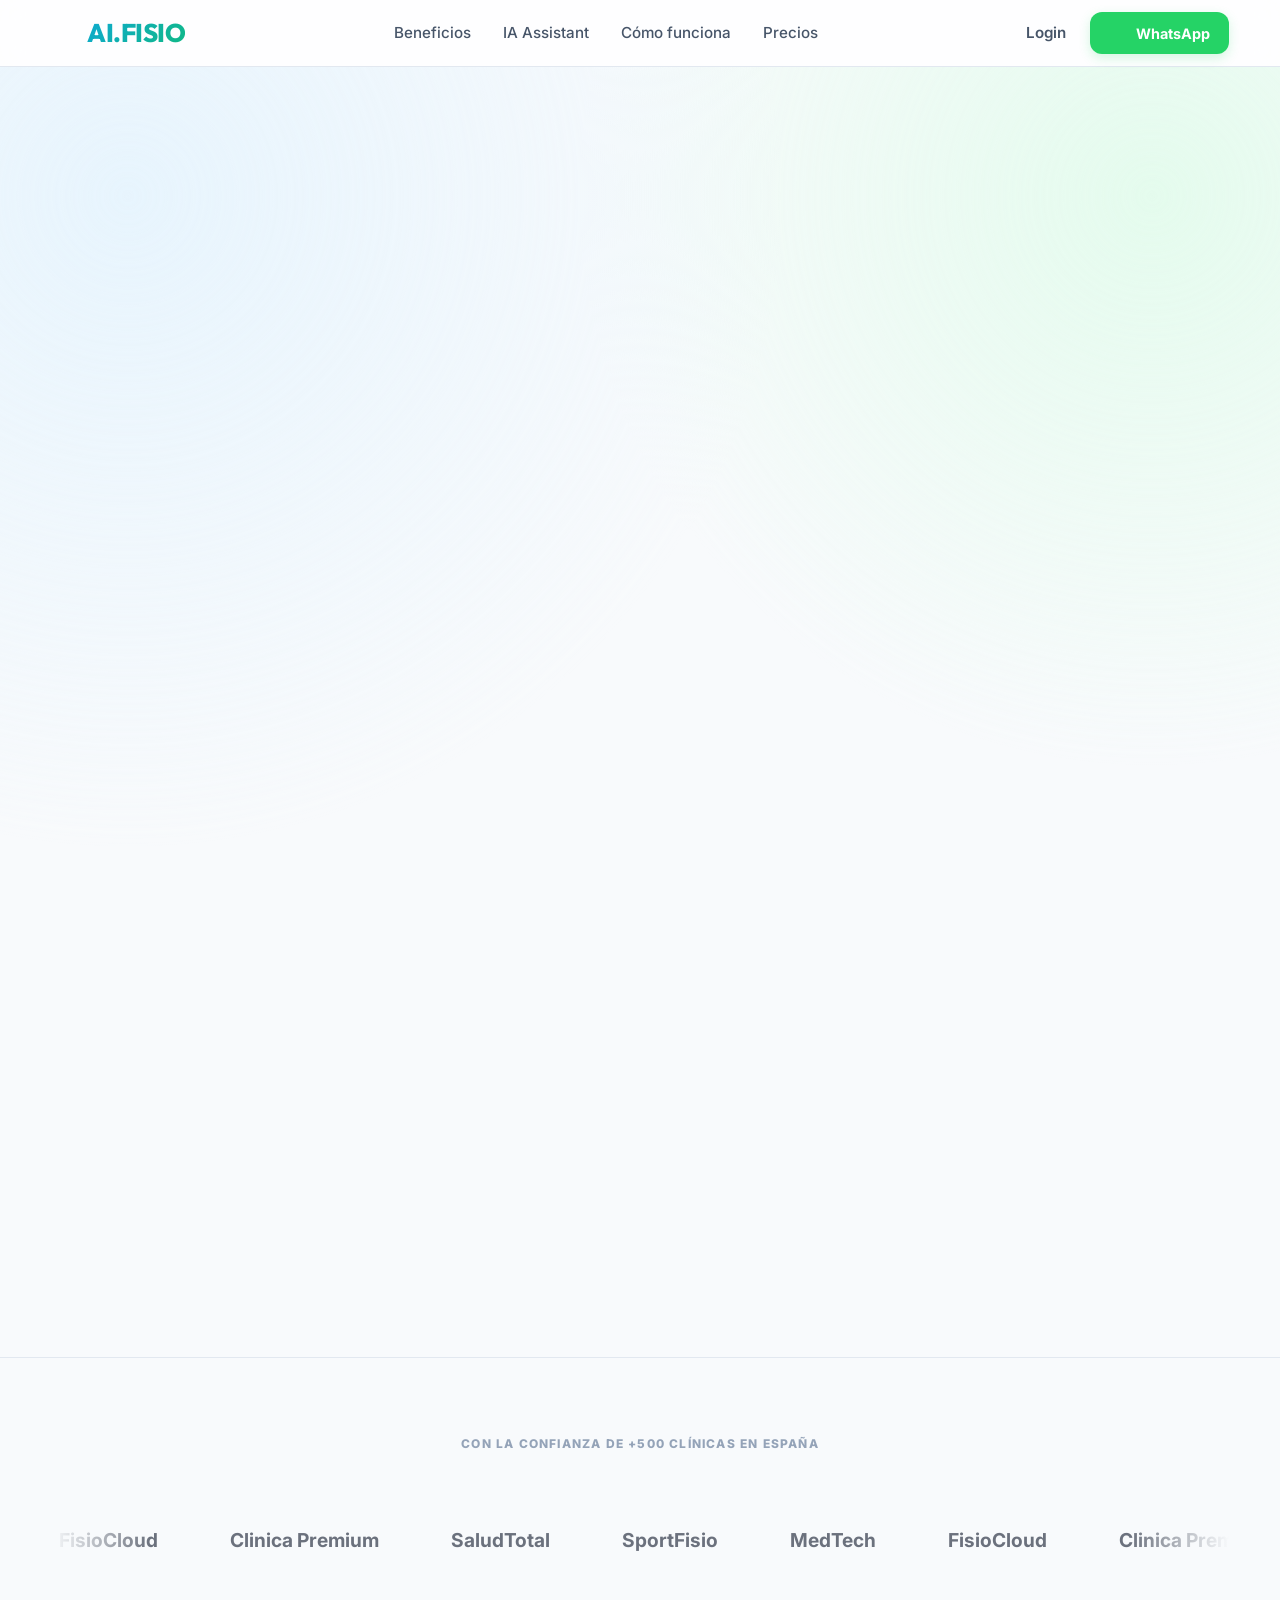
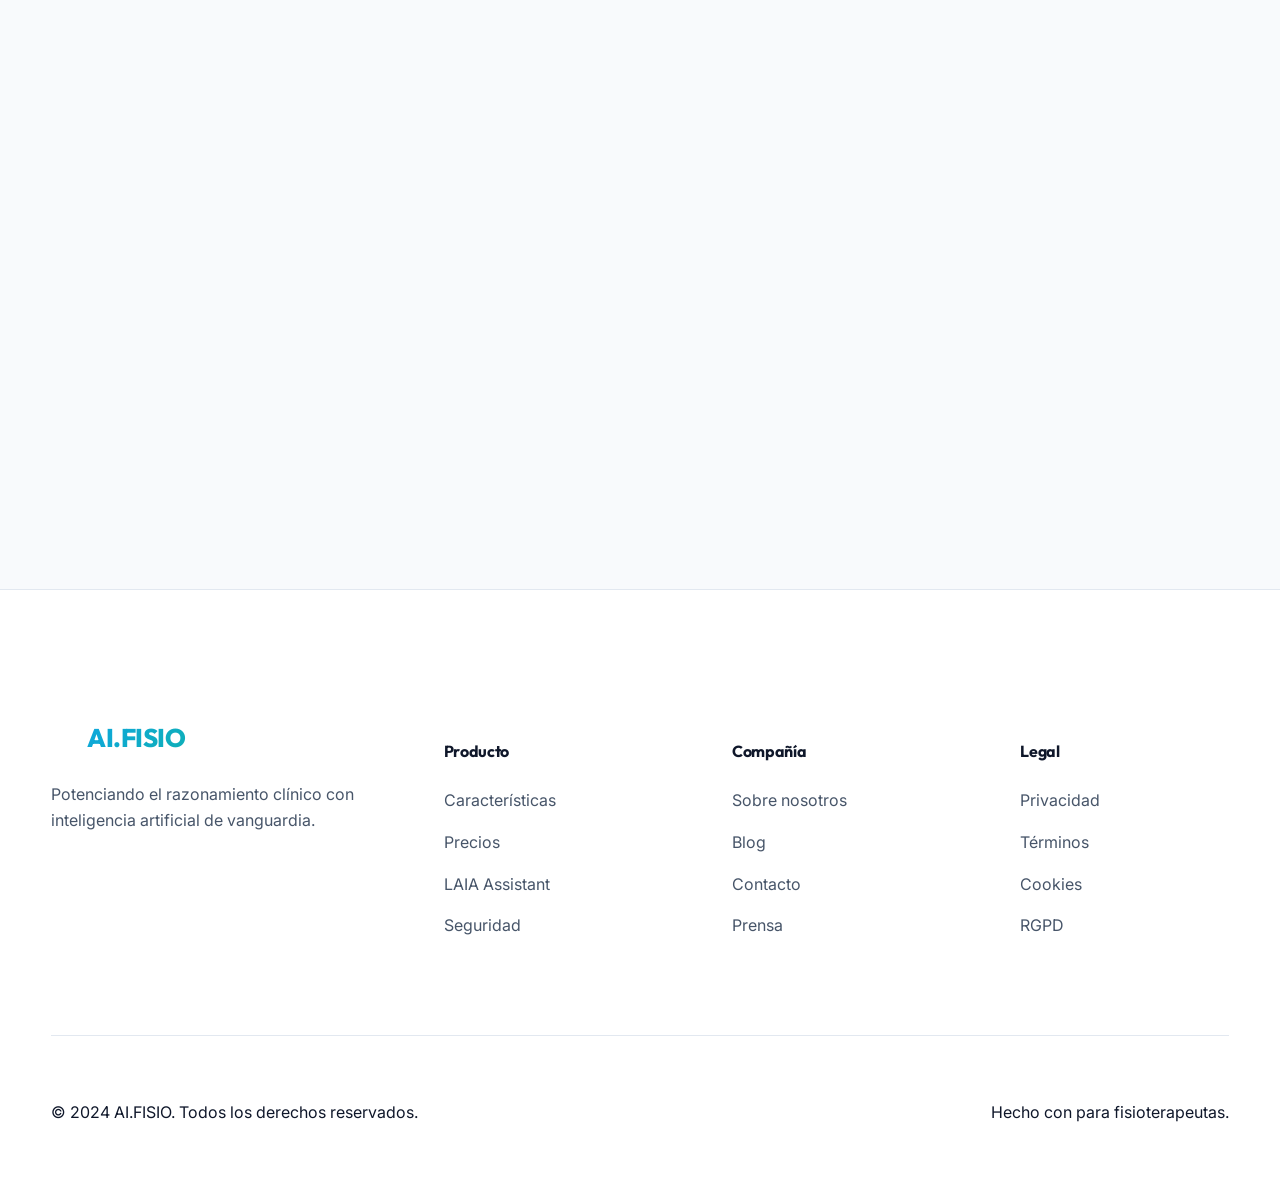
==== commit 18073939: "feat: implement comprehensive site styling and design system using CSS variables" ====
--- a/index.html
+++ b/index.html
@@ -3,7 +3,7 @@
 <head>
   <meta charset="UTF-8" />
   <meta name="viewport" content="width=device-width, initial-scale=1" />
-  <title>AI.FISIO | Software de Gestion para Fisioterapeutas con IA</title>
+  <title>AI.FISIO | Software de Gestión para Fisioterapeutas con IA</title>
   <meta name="description" content="Software de fisioterapia con IA: notas por voz, agenda, informes y facturacion para fisioterapeutas autonomos y clinicas pequenas." />
   <link rel="canonical" href="https://aifisio.es/" />
   <meta name="robots" content="index,follow" />
@@ -21,9 +21,9 @@
         AI.FISIO
       </a>
       <nav>
-        <a href="#flujo">Cómo funciona</a>
         <a href="#beneficios">Beneficios</a>
         <a href="#laia">IA Assistant</a>
+        <a href="#flujo">Cómo funciona</a>
         <a href="#pricing">Precios</a>
       </nav>
       <div class="header-actions">
@@ -37,6 +37,7 @@
   </header>
 
   <main>
+    <!-- 1. Hero -->
     <section class="hero">
       <div class="hero-bg"></div>
       <div class="container hero-grid">
@@ -70,221 +71,283 @@
       </div>
     </section>
 
+    <!-- 2. Trust Bar -->
     <section class="trust-section">
       <div class="container">
-        <p>CONFIANZA POR CLÍNICAS DE TODA ESPAÑA</p>
-        <div class="logo-cloud">
-          <span class="dummy-logo"><i data-lucide="shield"></i> FisioHealth</span>
-          <span class="dummy-logo"><i data-lucide="heart"></i> VitalClinic</span>
-          <span class="dummy-logo"><i data-lucide="zap"></i> PowerFisio</span>
-          <span class="dummy-logo"><i data-lucide="activity"></i> MotionCenter</span>
-        </div>
-      </div>
-    </section>
-
-    <section class="section screenshot-strip">
-      <div class="container gallery-3">
-        <img src="assets/images/hero-dashboard.png" alt="Dashboard AI.FISIO" />
-        <img src="assets/images/screen-1.png" alt="Modulo clinico AI.FISIO" />
-        <img src="assets/images/screen-2.png" alt="Agenda y flujos AI.FISIO" />
-      </div>
-    </section>
-
-    <section id="flujo" class="section light">
-      <div class="container">
-        <div class="section-header reveal">
-          <h2>El flujo perfecto para tu día a día</h2>
-          <p>Hemos optimizado cada paso para que la gestión sea invisible.</p>
-        </div>
-        <div class="grid4 reveal delay-1">
-          <article class="feature-card">
-            <div class="icon-box"><i data-lucide="calendar"></i></div>
-            <h3>1. Agenda Inteligente</h3>
-            <p>Organiza salas, personal y pacientes con facilidad extrema.</p>
-          </article>
-          <article class="feature-card">
-            <div class="icon-box"><i data-lucide="bell"></i></div>
-            <h3>2. Recordatorios</h3>
-            <p>Reduce el absentismo con avisos automáticos por WhatsApp/Email.</p>
-          </article>
-          <article class="feature-card">
-            <div class="icon-box"><i data-lucide="mic-2"></i></div>
-            <h3>3. Sesión con IA</h3>
-            <p>Dicta tus notas SOAP mientras trabajas. La IA hace el resto.</p>
-          </article>
-          <article class="feature-card">
-            <div class="icon-box"><i data-lucide="file-text"></i></div>
-            <h3>4. Informes y Factura</h3>
-            <p>Genera documentación legal y cobros en un solo click.</p>
-          </article>
-        </div>
-      </div>
-    </section>
-
-    <section id="beneficios" class="section">
-      <div class="container split">
-        <div class="card bad">
-          <h3>Manual = Burnout</h3>
-          <p>Horas perdidas en informes, caos de agenda y cobros olvidados.</p>
-        </div>
-        <div class="card good">
-          <h3>AI.FISIO = Libertad</h3>
-          <p>Mas tiempo clinico, mejor control y menos friccion operativa.</p>
-        </div>
-      </div>
-    </section>
-
-    <section id="laia" class="section light">
-      <div class="container">
-        <div class="section-header reveal">
-          <h2>Conoce a LAIA</h2>
-          <p>Tu asistente de inteligencia artificial personal que nunca descansa.</p>
-        </div>
-        <div class="grid4 reveal delay-1">
-          <article class="feature-card">
-            <div class="icon-box brand"><i data-lucide="languages"></i></div>
-            <h3>Dictado Multi-idioma</h3>
-            <p>Habla en español, catalán o inglés. LAIA te entiende siempre.</p>
-          </article>
-          <article class="feature-card">
-            <div class="icon-box brand"><i data-lucide="zap"></i></div>
-            <h3>Resúmenes SOAP</h3>
-            <p>Convierte 10 minutos de charla en una nota clínica perfecta.</p>
-          </article>
-          <article class="feature-card">
-            <div class="icon-box brand"><i data-lucide="clipboard-check"></i></div>
-            <h3>Detección de Datos</h3>
-            <p>Detecta banderas rojas y datos clave automáticamente.</p>
-          </article>
-          <article class="feature-card">
-            <div class="icon-box brand"><i data-lucide="dumbbell"></i></div>
-            <h3>Sugerencias de Ejercicios</h3>
-            <p>IA que propone rutinas basadas en la patología del paciente.</p>
-          </article>
-        </div>
-      </div>
-    </section>
-
-    <section class="section">
-      <div class="container">
-        <div class="section-header reveal">
-          <h2>Testimonios Reales</h2>
-          <p>Lo que dicen los profesionales que ya han dado el salto.</p>
-        </div>
-        <div class="grid3 reveal delay-1">
+        <p>CON LA CONFIANZA DE +500 CLÍNICAS EN ESPAÑA</p>
+        <div class="logo-marquee">
+          <div class="logo-track">
+            <div class="dummy-logo"><i data-lucide="activity"></i> FisioCloud</div>
+            <div class="dummy-logo"><i data-lucide="heart-pulse"></i> Clinica Premium</div>
+            <div class="dummy-logo"><i data-lucide="shield-check"></i> SaludTotal</div>
+            <div class="dummy-logo"><i data-lucide="stethoscope"></i> SportFisio</div>
+            <div class="dummy-logo"><i data-lucide="layers"></i> MedTech</div>
+            <!-- Duplicate for infinite scroll -->
+            <div class="dummy-logo"><i data-lucide="activity"></i> FisioCloud</div>
+            <div class="dummy-logo"><i data-lucide="heart-pulse"></i> Clinica Premium</div>
+            <div class="dummy-logo"><i data-lucide="shield-check"></i> SaludTotal</div>
+            <div class="dummy-logo"><i data-lucide="stethoscope"></i> SportFisio</div>
+            <div class="dummy-logo"><i data-lucide="layers"></i> MedTech</div>
+          </div>
+        </div>
+      </div>
+    </section>
+
+    <!-- 3. Problem & Solution Section -->
+    <section id="beneficios" class="section reveal">
+      <div class="container">
+        <div class="section-header">
+          <span class="tag">EL PROBLEMA</span>
+          <h2>Basta de perder 2 horas al día en informes</h2>
+          <p>La burocracia te quita tiempo con tus pacientes. IA.FISIO te lo devuelve.</p>
+        </div>
+
+        <div class="split">
+          <div class="card bad">
+            <div class="icon-box" style="background: #fee2e2; color: #ef4444;">
+              <i data-lucide="x-circle"></i>
+            </div>
+            <h3>Antes: Caos Administrativo</h3>
+            <ul class="checks" style="--green: #ef4444">
+              <li><i data-lucide="alert-circle"></i> Horas escribiendo notas a mano</li>
+              <li><i data-lucide="alert-circle"></i> Errores en la codificación CIE-10</li>
+              <li><i data-lucide="alert-circle"></i> Agotamiento mental al final del día</li>
+            </ul>
+          </div>
+          <div class="card good">
+            <div class="icon-box brand">
+              <i data-lucide="sparkles"></i>
+            </div>
+            <h3>Ahora: Magia con IA</h3>
+            <ul class="checks">
+              <li><i data-lucide="check-circle"></i> Dictado por voz ultra-preciso</li>
+              <li><i data-lucide="check-circle"></i> Generación automática de ejercicios</li>
+              <li><i data-lucide="check-circle"></i> 100% centrado en el paciente</li>
+            </ul>
+          </div>
+        </div>
+      </div>
+    </section>
+
+    <!-- 4. LAIA AI Section -->
+    <section id="laia" class="section light reveal">
+      <div class="container">
+        <div class="hero-grid">
+          <div class="laia-visual">
+            <div class="ai-chat-mockup">
+              <div class="chat-header">
+                <div class="dot"></div><div class="dot"></div><div class="dot"></div>
+                <span>LAIA AI Assistant</span>
+              </div>
+              <div class="chat-body">
+                <div class="msg bot">"Hola, he analizado la sesión de hoy. ¿Quieres que genere el plan de ejercicios para el esguince de tobillo?"</div>
+                <div class="msg user">"Sí, por favor. Añade ejercicios de propiocepción."</div>
+                <div class="msg bot sparkles">"Plan generado con 5 ejercicios específicos. ¿Lo envío al paciente?"</div>
+              </div>
+            </div>
+          </div>
+          <div>
+            <span class="tag">TECNOLOGÍA PROPIA</span>
+            <h2>Conoce a LAIA: Tu nueva asistente inteligente</h2>
+            <p class="hero-subtext">No es solo dictado. LAIA entiende el contexto clínico, sugiere diagnósticos y personaliza tratamientos en segundos.</p>
+            <div class="grid2" style="display: grid; grid-template-columns: 1fr 1fr; gap: 1.5rem; margin-top: 2rem;">
+              <div class="mini-feat">
+                <i data-lucide="brain-circuit" style="color: var(--brand)"></i>
+                <h4>Razonamiento Clínico</h4>
+              </div>
+              <div class="mini-feat">
+                <i data-lucide="message-square" style="color: var(--brand)"></i>
+                <h4>Natural Language</h4>
+              </div>
+            </div>
+            <a href="#" class="btn" style="margin-top: 2rem;">Ver demostración</a>
+          </div>
+        </div>
+      </div>
+    </section>
+
+    <!-- 5. Workflow / How it works -->
+    <section id="flujo" class="section reveal">
+      <div class="container">
+        <div class="section-header">
+          <h2>Flujo de trabajo optimizado</h2>
+          <p>Tres pasos para una consulta 100% eficiente.</p>
+        </div>
+        <div class="grid3">
+          <div class="feature-card">
+            <div class="icon-box brand">1</div>
+            <h3>Escucha Activa</h3>
+            <p>Atiende a tu paciente mientras el sistema capta los puntos clave de la conversación de forma segura.</p>
+          </div>
+          <div class="feature-card">
+            <div class="icon-box brand">2</div>
+            <h3>Validación</h3>
+            <p>Revisa el resumen generado por la IA. Corrige o añade detalles con un simple comando de voz.</p>
+          </div>
+          <div class="feature-card">
+            <div class="icon-box brand">3</div>
+            <h3>Sincronización</h3>
+            <p>Exporta directamente a tu software de gestión actual o envía el plan de ejercicios por WhatsApp.</p>
+          </div>
+        </div>
+      </div>
+    </section>
+
+    <!-- 6. Screenshot Showcase -->
+    <section id="product" class="section light reveal">
+      <div class="container">
+        <div class="section-header">
+          <h2>Diseñado por y para fisios</h2>
+          <p>Una interfaz limpia que se adapta a tu ritmo, no al revés.</p>
+        </div>
+        <div class="gallery-3">
+          <div class="gallery-item">
+            <img src="assets/images/screen-1.png" alt="Módulo Clínico">
+            <span>Historial Inteligente</span>
+          </div>
+          <div class="gallery-item">
+            <img src="assets/images/screen-2.png" alt="App Móvil">
+            <span>Control Total Móvil</span>
+          </div>
+          <div class="gallery-item">
+            <img src="assets/images/hero-dashboard.png" alt="Dashboard Principal">
+            <span>Panel de Gestión</span>
+          </div>
+        </div>
+      </div>
+    </section>
+
+    <!-- 7. Testimonials -->
+    <section class="section reveal">
+      <div class="container">
+        <div class="section-header">
+          <h2>Lo que dicen tus colegas</h2>
+          <p>Fisioterapeutas que ya han recuperado su tiempo libre.</p>
+        </div>
+        <div class="grid3">
           <div class="testimonial-card">
             <div class="stars">★★★★★</div>
-            <p>"Antes tardaba 2 horas al día en informes. Con AI.FISIO lo hago en minutos mientras el paciente se viste."</p>
-            <div class="user-info">
-              <img src="https://i.pravatar.cc/100?u=4" alt="Fisio" />
+            <p>"IA.FISIO ha cambiado mi forma de trabajar. Ahora salgo de la clínica a mi hora sin informes pendientes."</p>
+            <div class="user-info" style="margin-top: auto; display: flex; align-items: center; gap: 1rem; padding-top: 2rem;">
+              <img src="https://i.pravatar.cc/100?u=4" alt="Fisio" style="width: 40px; height: 40px; border-radius: 50%;" />
               <div>
                 <strong>Carlos Ruiz</strong>
-                <span>Fisioterapeuta Deportivo</span>
+                <div style="font-size: 0.8rem; color: var(--ink-light)">Director, Fisiolab</div>
               </div>
             </div>
           </div>
           <div class="testimonial-card">
             <div class="stars">★★★★★</div>
-            <p>"La IA de LAIA es sorprendentemente precisa. Entiende términos técnicos y estructura las notas perfectamente."</p>
-            <div class="user-info">
-              <img src="https://i.pravatar.cc/100?u=5" alt="Fisio" />
+            <p>"La precisión de LAIA con los términos anatómicos es sorprendente. Ahorro al menos 15 minutos por paciente."</p>
+            <div class="user-info" style="margin-top: auto; display: flex; align-items: center; gap: 1rem; padding-top: 2rem;">
+              <img src="https://i.pravatar.cc/100?u=5" alt="Fisio" style="width: 40px; height: 40px; border-radius: 50%;" />
               <div>
-                <strong>Elena García</strong>
-                <span>Directora de Clínica</span>
+                <strong>Dra. Elena García</strong>
+                <div style="font-size: 0.8rem; color: var(--ink-light)">Especialista Suelo Pélvico</div>
               </div>
             </div>
           </div>
           <div class="testimonial-card">
             <div class="stars">★★★★★</div>
-            <p>"Mis pacientes valoran muchísimo recibir el informe en su email antes de salir de la consulta. Es muy profesional."</p>
-            <div class="user-info">
-              <img src="https://i.pravatar.cc/100?u=6" alt="Fisio" />
+            <p>"Mis pacientes valoran muchísimo recibir el plan de ejercicios personalizado al instante en su móvil."</p>
+            <div class="user-info" style="margin-top: auto; display: flex; align-items: center; gap: 1rem; padding-top: 2rem;">
+              <img src="https://i.pravatar.cc/100?u=6" alt="Fisio" style="width: 40px; height: 40px; border-radius: 50%;" />
               <div>
                 <strong>Marc Soler</strong>
-                <span>Fisioterapeuta Autónomo</span>
-              </div>
-            </div>
-          </div>
-        </div>
-      </div>
-    </section>
-
-    <section id="pricing" class="section">
-      <div class="container">
-        <div class="section-header reveal">
+                <div style="font-size: 0.8rem; color: var(--ink-light)">Fisio Deportivo</div>
+              </div>
+            </div>
+          </div>
+        </div>
+      </div>
+    </section>
+
+    <!-- 8. Pricing -->
+    <section id="pricing" class="section light reveal">
+      <div class="container">
+        <div class="section-header">
           <h2>Planes que crecen contigo</h2>
-          <p>Sin permanencia. Sin comisiones ocultas. Cancela cuando quieras.</p>
-        </div>
-        <div class="grid3 reveal delay-1">
-          <article class="price-card">
-            <h3>PROFESIONAL</h3>
-            <p class="price">29,90€<span>/mes</span></p>
+          <p>Prueba gratis 14 días. Sin tarjeta de crédito.</p>
+        </div>
+        <div class="grid3" style="align-items: end;">
+          <div class="price-card">
+            <h3>BÁSICO</h3>
+            <div class="price">29€<span>/mes</span></div>
+            <p>Para fisios autónomos.</p>
             <ul class="feature-list">
-              <li><i data-lucide="check"></i> Hasta 2 fisioterapeutas</li>
-              <li><i data-lucide="check"></i> Agendas ilimitadas</li>
-              <li><i data-lucide="check"></i> Notas SOAP por voz</li>
-              <li><i data-lucide="check"></i> Recordatorios WhatsApp</li>
+              <li><i data-lucide="check"></i> 30 informes/mes</li>
+              <li><i data-lucide="check"></i> App Móvil incluida</li>
+              <li><i data-lucide="check"></i> Soporte por Email</li>
             </ul>
             <a href="#" class="btn-outline">Empezar ahora</a>
-          </article>
-          <article class="price-card featured">
-            <div class="popular-tag">MÁS POPULAR</div>
+          </div>
+          <div class="price-card featured">
+            <div class="popular-tag">RECOMENDADO</div>
             <h3>CLÍNICA</h3>
-            <p class="price">79,90€<span>/mes</span></p>
+            <div class="price">79€<span>/mes</span></div>
+            <p>Para centros con equipo.</p>
             <ul class="feature-list">
-              <li><i data-lucide="check"></i> De 3 a 5 empleados</li>
-              <li><i data-lucide="check"></i> Informes IA avanzados</li>
-              <li><i data-lucide="check"></i> Gestión de salas y bonos</li>
-              <li><i data-lucide="check"></i> Soporte prioritario</li>
+              <li><i data-lucide="check"></i> Informes ilimitados</li>
+              <li><i data-lucide="check"></i> Hasta 5 profesionales</li>
+              <li><i data-lucide="check"></i> Generador de ejercicios</li>
+              <li><i data-lucide="check"></i> Soporte Prioritario</li>
             </ul>
-            <a href="#" class="btn">Probar 14 días gratis</a>
-          </article>
-          <article class="price-card">
-            <h3>ELITE</h3>
-            <p class="price">Custom</p>
+            <a href="#" class="btn">Prueba Gratuita</a>
+          </div>
+          <div class="price-card">
+            <h3>ENTERPRISE</h3>
+            <div class="price">Custom</div>
+            <p>Grandes centros y hospitales.</p>
             <ul class="feature-list">
-              <li><i data-lucide="check"></i> Multisede ilimitada</li>
-              <li><i data-lucide="check"></i> API para integraciones</li>
-              <li><i data-lucide="check"></i> Formación personalizada</li>
-              <li><i data-lucide="check"></i> Servidor dedicado</li>
+              <li><i data-lucide="check"></i> API Integración</li>
+              <li><i data-lucide="check"></i> Servidor Dedicado</li>
+              <li><i data-lucide="check"></i> Formación presencial</li>
             </ul>
             <a href="#" class="btn-outline">Contactar ventas</a>
-          </article>
-        </div>
-      </div>
-    </section>
-
-    <section class="section light">
-      <div class="container">
-        <div class="section-header reveal">
-          <h2>Preguntas Frecuentes</h2>
-          <p>Todo lo que necesitas saber sobre AI.FISIO.</p>
-        </div>
-        <div class="faq-grid reveal delay-1">
+          </div>
+        </div>
+      </div>
+    </section>
+
+    <!-- 9. FAQ -->
+    <section class="section reveal">
+      <div class="container">
+        <div class="section-header">
+          <h2>Preguntas frecuentes</h2>
+        </div>
+        <div class="faq-grid">
           <div class="faq-item">
-            <h4>¿Es difícil de configurar?</h4>
-            <p>Para nada. Te ayudamos con la migración de tus datos actuales gratis y estarás funcionando en menos de 24 horas.</p>
+            <h4>¿Es seguro para los datos de pacientes?</h4>
+            <p>Cumplimos estrictamente con la RGPD. Todos los datos están encriptados y alojados en servidores seguros en la UE.</p>
           </div>
           <div class="faq-item">
-            <h4>¿La IA realmente entiende términos médicos?</h4>
-            <p>Sí, LAIA ha sido entrenada con miles de sesiones de fisioterapia y entiende perfectamente la terminología técnica en varios idiomas.</p>
+            <h4>¿Tengo que instalar algo?</h4>
+            <p>No, IA.FISIO es 100% web. Funciona en cualquier navegador de PC, Tablet o Smartphone.</p>
           </div>
           <div class="faq-item">
-            <h4>¿Mis datos están seguros?</h4>
-            <p>Cumplimos estrictamente con la RGPD. Tus datos están encriptados y alojados en servidores seguros en Europa.</p>
+            <h4>¿Puedo cancelar en cualquier momento?</h4>
+            <p>Sí, no hay compromiso de permanencia. Puedes darte de baja cuando quieras desde tu panel.</p>
           </div>
           <div class="faq-item">
-            <h4>¿Puedo usarlo en mi móvil?</h4>
-            <p>AI.FISIO es una aplicación web progresiva, lo que significa que funciona perfectamente en cualquier móvil, tablet u ordenador.</p>
-          </div>
-        </div>
-      </div>
-    </section>
-
-    <section class="section cta">
-      <div class="container">
-        <h2>Listo para transformar tu clinica ahora?</h2>
-        <a class="btn" href="https://wa.me/34614401448">Empieza tu prueba gratis</a>
+            <h4>¿Funciona con mi software actual?</h4>
+            <p>Sí, puedes copiar y pegar el contenido generado o usar nuestra extensión de Chrome para integrarlo.</p>
+          </div>
+        </div>
+      </div>
+    </section>
+
+    <!-- 10. Final CTA -->
+    <section class="cta reveal">
+      <div class="container">
+        <span class="tag" style="background: rgba(255,255,255,0.1); border-color: rgba(255,255,255,0.2); color: white;">DISPONIBLE HOY</span>
+        <h2>Recupera tu tiempo hoy mismo</h2>
+        <p class="hero-subtext" style="color: #cbd5e1; margin-left: auto; margin-right: auto;">Únete a los profesionales que están definiendo el futuro de la fisioterapia.</p>
+        <div class="cta-row" style="justify-content: center;">
+          <a href="#" class="btn">Comenzar Prueba Gratuita</a>
+          <a href="https://wa.me/34614401448" class="wa-btn" style="background: rgba(255,255,255,0.1); border: 1px solid rgba(255,255,255,0.2);">
+            <i data-lucide="phone"></i> Hablar con un experto
+          </a>
+        </div>
       </div>
     </section>
   </main>
@@ -292,73 +355,57 @@
   <footer class="site-footer">
     <div class="container">
       <div class="footer-grid">
-        <div class="footer-brand">
-          <a class="logo" href="#">AI.FISIO</a>
-          <p>La plataforma definitiva para el fisioterapeuta del futuro. Potenciamos tu talento con Inteligencia Artificial.</p>
-          <div class="social-links">
-            <a href="#"><i data-lucide="instagram"></i></a>
-            <a href="#"><i data-lucide="linkedin"></i></a>
-            <a href="#"><i data-lucide="twitter"></i></a>
-          </div>
-        </div>
         <div>
-          <h4>Producto</h4>
+          <a href="#" class="logo">
+            <i data-lucide="zap" class="logo-icon"></i> AI.FISIO
+          </a>
+          <p style="color: var(--ink-light); margin-top: 1.5rem;">Potenciando el razonamiento clínico con inteligencia artificial de vanguardia.</p>
+          <div class="socials" style="display: flex; gap: 1rem; margin-top: 1.5rem;">
+            <a href="#" style="color: var(--ink-light)"><i data-lucide="instagram"></i></a>
+            <a href="#" style="color: var(--ink-light)"><i data-lucide="linkedin"></i></a>
+            <a href="#" style="color: var(--ink-light)"><i data-lucide="twitter"></i></a>
+          </div>
+        </div>
+        <div>
+          <h4 style="margin-bottom: 1.5rem;">Producto</h4>
           <ul class="footer-links">
-            <li><a href="#flujo">Cómo funciona</a></li>
-            <li><a href="#laia">IA Assistant</a></li>
+            <li><a href="#beneficios">Características</a></li>
             <li><a href="#pricing">Precios</a></li>
-            <li><a href="#">Roadmap</a></li>
+            <li><a href="#laia">LAIA Assistant</a></li>
+            <li><a href="#">Seguridad</a></li>
           </ul>
         </div>
         <div>
-          <h4>Recursos</h4>
+          <h4 style="margin-bottom: 1.5rem;">Compañía</h4>
           <ul class="footer-links">
+            <li><a href="#">Sobre nosotros</a></li>
             <li><a href="#">Blog</a></li>
-            <li><a href="#">Guías</a></li>
-            <li><a href="#">Ayuda</a></li>
-            <li><a href="#">Webinars</a></li>
+            <li><a href="#">Contacto</a></li>
+            <li><a href="#">Prensa</a></li>
           </ul>
         </div>
         <div>
-          <h4>Contacto</h4>
+          <h4 style="margin-bottom: 1.5rem;">Legal</h4>
           <ul class="footer-links">
-            <li><i data-lucide="mail"></i> hola@aifisio.es</li>
-            <li><i data-lucide="phone"></i> +34 614 401 448</li>
-            <li><i data-lucide="map-pin"></i> Barcelona, España</li>
+            <li><a href="#">Privacidad</a></li>
+            <li><a href="#">Términos</a></li>
+            <li><a href="#">Cookies</a></li>
+            <li><a href="#">RGPD</a></li>
           </ul>
         </div>
       </div>
       <div class="footer-bottom">
-        <p>&copy; 2024 AI.FISIO. Todos los derechos reservados.</p>
-        <div class="legal-links">
-          <a href="#">Privacidad</a>
-          <a href="#">Términos</a>
-          <a href="#">Cookies</a>
-        </div>
+        <p>© 2024 AI.FISIO. Todos los derechos reservados.</p>
+        <p>Hecho con <i data-lucide="heart" style="width: 14px; height: 14px; color: #ef4444; fill: #ef4444;"></i> para fisioterapeutas.</p>
       </div>
     </div>
   </footer>
 
+  <script src="https://unpkg.com/lucide@latest"></script>
   <script>
-    // Initialize Lucide Icons
     lucide.createIcons();
 
-    // Reveal Animations on Scroll
-    const observerOptions = {
-      threshold: 0.1
-    };
-
-    const observer = new IntersectionObserver((entries) => {
-      entries.forEach(entry => {
-        if (entry.isIntersecting) {
-          entry.target.classList.add('active');
-        }
-      });
-    }, observerOptions);
-
-    document.querySelectorAll('.reveal').forEach(el => observer.observe(el));
-
-    // Header Scroll Effect
+    // Scroll Header
     window.addEventListener('scroll', () => {
       const header = document.querySelector('.site-header');
       if (window.scrollY > 50) {
@@ -367,6 +414,21 @@
         header.classList.remove('scrolled');
       }
     });
+
+    // Reveal on Scroll
+    const observerOptions = {
+      threshold: 0.1
+    };
+
+    const observer = new IntersectionObserver((entries) => {
+      entries.forEach(entry => {
+        if (entry.isIntersecting) {
+          entry.target.classList.add('active');
+        }
+      });
+    }, observerOptions);
+
+    document.querySelectorAll('.reveal').forEach(el => observer.observe(el));
   </script>
 </body>
 </html>
--- a/assets/css/style.css
+++ b/assets/css/style.css
@@ -14,7 +14,6 @@
   --shadow: 0 4px 6px -1px rgb(0 0 0 / 0.1), 0 2px 4px -2px rgb(0 0 0 / 0.1);
   --shadow-lg: 0 10px 15px -3px rgb(0 0 0 / 0.1), 0 4px 6px -4px rgb(0 0 0 / 0.1);
   --shadow-xl: 0 20px 25px -5px rgb(0 0 0 / 0.1), 0 8px 10px -6px rgb(0 0 0 / 0.1);
-  --shadow-xl: 0 20px 25px -5px rgb(0 0 0 / 0.1), 0 8px 10px -6px rgb(0 0 0 / 0.1);
 }
 
 ::selection {
@@ -57,7 +56,7 @@
   -webkit-font-smoothing: antialiased;
 }
 
-h1, h2, h3, .logo {
+h1, h2, h3, h4, .logo {
   font-family: 'Outfit', sans-serif;
   letter-spacing: -0.02em;
 }
@@ -76,6 +75,7 @@
   -webkit-backdrop-filter: blur(12px);
   border-bottom: 1px solid var(--line);
   z-index: 100;
+  transition: all 0.3s ease;
 }
 
 .nav {
@@ -88,7 +88,7 @@
 }
 
 .site-header.scrolled {
-  padding: 0.5rem 0;
+  padding: 0.2rem 0;
   box-shadow: var(--shadow-lg);
 }
 
@@ -121,6 +121,7 @@
   color: var(--ink-light);
   font-weight: 500;
   font-size: 0.95rem;
+  transition: color 0.2s;
 }
 
 nav a:hover {
@@ -156,6 +157,7 @@
   align-items: center;
   gap: 0.5rem;
   box-shadow: 0 4px 12px rgba(37, 211, 102, 0.2);
+  transition: all 0.2s;
 }
 
 .wa-btn i {
@@ -170,7 +172,7 @@
 
 /* Hero */
 .hero {
-  padding: 6rem 0;
+  padding: 8rem 0 6rem;
   position: relative;
   overflow: hidden;
 }
@@ -239,18 +241,9 @@
   font-weight: 500;
 }
 
-.checks li::before {
-  content: '✓';
-  display: flex;
-  align-items: center;
-  justify-content: center;
-  width: 22px;
-  height: 22px;
-  background: var(--green);
-  color: white;
-  border-radius: 50%;
-  font-size: 0.7rem;
-  flex-shrink: 0;
+.checks li i {
+  color: var(--green);
+  width: 20px;
 }
 
 .cta-row {
@@ -298,6 +291,7 @@
   border-radius: 14px;
   font-weight: 800;
   box-shadow: 0 10px 20px rgba(16, 185, 129, 0.2);
+  transition: all 0.2s;
 }
 
 .btn:hover {
@@ -306,19 +300,7 @@
   box-shadow: 0 12px 24px rgba(16, 185, 129, 0.3);
 }
 
-.note {
-  color: var(--ink-light);
-  font-size: 0.9rem;
-  opacity: 0.8;
-}
-
-/* Images */
-img {
-  max-width: 100%;
-  display: block;
-  border-radius: 20px;
-}
-
+/* Glass Card */
 .glass-card {
   background: var(--glass);
   padding: 1rem;
@@ -327,40 +309,19 @@
   box-shadow: var(--shadow-xl);
 }
 
-.hero-shot img {
+.glass-card img {
   border-radius: 16px;
   transform: perspective(1000px) rotateY(-5deg) rotateX(5deg);
-}
-
-.hero-shot img:hover {
+  transition: transform 0.5s ease;
+}
+
+.glass-card img:hover {
   transform: perspective(1000px) rotateY(0deg) rotateX(0deg);
-}
-
-.screenshot-strip {
-  padding: 4rem 0;
-}
-
-.gallery-3 {
-  display: grid;
-  grid-template-columns: repeat(3, 1fr);
-  gap: 2rem;
-}
-
-.gallery-3 img {
-  height: 280px;
-  width: 100%;
-  object-fit: cover;
-  box-shadow: var(--shadow-lg);
-  border: 1px solid var(--line);
-}
-
-.gallery-3 img:hover {
-  transform: scale(1.02) translateY(-5px);
 }
 
 /* Trust Section */
 .trust-section {
-  padding: 3rem 0;
+  padding: 4rem 0;
   border-top: 1px solid var(--line);
   text-align: center;
 }
@@ -370,7 +331,7 @@
   font-weight: 800;
   letter-spacing: 0.1em;
   color: #94a3b8;
-  margin-bottom: 2rem;
+  margin-bottom: 2.5rem;
 }
 
 .logo-cloud {
@@ -383,24 +344,59 @@
   filter: grayscale(1);
 }
 
+.logo-marquee {
+  overflow: hidden;
+  padding: 2rem 0;
+  position: relative;
+  width: 100%;
+}
+
+.logo-marquee::before,
+.logo-marquee::after {
+  content: "";
+  position: absolute;
+  top: 0;
+  width: 100px;
+  height: 100%;
+  z-index: 2;
+}
+
+.logo-marquee::before {
+  left: 0;
+  background: linear-gradient(to right, var(--bg) 0%, transparent 100%);
+}
+
+.logo-marquee::after {
+  right: 0;
+  background: linear-gradient(to left, var(--bg) 0%, transparent 100%);
+}
+
+.logo-track {
+  display: flex;
+  gap: 4rem;
+  width: max-content;
+  animation: scroll 30s linear infinite;
+}
+
+@keyframes scroll {
+  0% { transform: translateX(0); }
+  100% { transform: translateX(-50%); }
+}
+
 .dummy-logo {
-  font-family: 'Outfit', sans-serif;
   font-weight: 700;
   font-size: 1.2rem;
   display: flex;
   align-items: center;
   gap: 0.5rem;
   color: var(--ink);
-}
-
-.dummy-logo i {
-  width: 20px;
-  height: 20px;
-}
-
-/* Sections */
+  opacity: 0.6;
+  white-space: nowrap;
+}
+
+/* Sections General */
 .section {
-  padding: 6rem 0;
+  padding: 8rem 0;
 }
 
 .light {
@@ -411,331 +407,300 @@
 
 .section-header {
   text-align: center;
-  margin-bottom: 4rem;
-  max-width: 700px;
+  margin-bottom: 5rem;
+  max-width: 800px;
   margin-left: auto;
   margin-right: auto;
 }
 
 .section-header h2 {
-  margin-bottom: 1rem;
+  font-size: clamp(2rem, 4vw, 3rem);
+  margin: 0 0 1rem;
+  font-weight: 800;
 }
 
 .section-header p {
-  font-size: 1.1rem;
+  font-size: 1.2rem;
   color: var(--ink-light);
 }
 
+/* Grids */
+.grid4, .grid3 {
+  display: grid;
+  gap: 2rem;
+}
+
+.grid4 { grid-template-columns: repeat(4, 1fr); }
+.grid3 { grid-template-columns: repeat(3, 1fr); }
+
+/* LAIA AI Mockup */
+.laia-visual {
+  perspective: 1000px;
+}
+
+.ai-chat-mockup {
+  background: #1e293b;
+  border-radius: 20px;
+  overflow: hidden;
+  box-shadow: 0 25px 50px -12px rgba(0, 0, 0, 0.5);
+  transform: rotateY(-10deg) rotateX(5deg);
+  max-width: 400px;
+  margin: 0 auto;
+}
+
+.chat-header {
+  background: #334155;
+  padding: 1rem;
+  display: flex;
+  align-items: center;
+  gap: 0.5rem;
+  color: #f1f5f9;
+  font-size: 0.8rem;
+  font-weight: 600;
+}
+
+.dot { width: 10px; height: 10px; border-radius: 50%; background: #ef4444; }
+.dot:nth-child(2) { background: #fbbf24; }
+.dot:nth-child(3) { background: #22c55e; }
+
+.chat-body {
+  padding: 1.5rem;
+  display: flex;
+  flex-direction: column;
+  gap: 1rem;
+}
+
+.msg {
+  padding: 0.8rem 1rem;
+  border-radius: 14px;
+  font-size: 0.9rem;
+  max-width: 85%;
+}
+
+.msg.bot {
+  background: #334155;
+  color: #f1f5f9;
+  align-self: flex-start;
+  border-bottom-left-radius: 2px;
+}
+
+.msg.user {
+  background: var(--brand);
+  color: white;
+  align-self: flex-end;
+  border-bottom-right-radius: 2px;
+}
+
+.msg.sparkles {
+  border: 1px solid var(--brand);
+  position: relative;
+}
+
+.mini-feat {
+  background: var(--white);
+  padding: 1.2rem;
+  border-radius: 16px;
+  border: 1px solid var(--line);
+  display: flex;
+  flex-direction: column;
+  gap: 0.5rem;
+}
+
+.mini-feat h4 { margin: 0; font-size: 0.95rem; }
+.mini-feat i { width: 20px; height: 20px; }
 .feature-card {
-  padding: 2.5rem;
-}
-
-.icon-box {
-  width: 50px;
-  height: 50px;
-  background: var(--bg-subtle);
-  color: var(--brand);
-  border-radius: 12px;
-  display: flex;
-  align-items: center;
-  justify-content: center;
-  margin-bottom: 1.5rem;
-}
-
-.icon-box.brand {
-  background: #e0f2fe;
-}
-
-.icon-box i {
-  width: 24px;
-  height: 24px;
-}
-
-.testimonial-card {
-  background: var(--white);
-  padding: 2.5rem;
-  border-radius: 24px;
-  border: 1px solid var(--line);
-  display: flex;
-  flex-direction: column;
-  gap: 1.5rem;
-}
-
-.stars {
-  color: #fbbf24;
-  font-size: 0.9rem;
-}
-
-.testimonial-card p {
-  font-style: italic;
-  font-size: 1.05rem;
-  color: var(--ink);
-}
-
-.user-info {
-  display: flex;
-  align-items: center;
-  gap: 1rem;
-  margin-top: auto;
-}
-
-.user-info img {
-  width: 44px;
-  height: 44px;
-  border-radius: 50%;
-}
-
-.user-info strong {
-  display: block;
-  font-size: 0.95rem;
-}
-
-.user-info span {
-  font-size: 0.8rem;
-  color: var(--ink-light);
-}
-
-.split {
-  display: grid;
-  grid-template-columns: 1fr 1fr;
-  gap: 2rem;
-}
-
-.card.bad {
-  border-left: 6px solid #ef4444;
-  background: #fef2f2;
-}
-
-.card.good {
-  border-left: 6px solid var(--green);
-  background: #f0fdf4;
-}
-
-.price-card {
   background: var(--white);
   padding: 3rem 2rem;
   border-radius: 24px;
   border: 1px solid var(--line);
+  transition: all 0.3s;
+}
+
+.feature-card:hover {
+  transform: translateY(-10px);
+  box-shadow: var(--shadow-lg);
+}
+
+.icon-box {
+  width: 60px;
+  height: 60px;
+  background: var(--bg-subtle);
+  color: var(--brand);
+  border-radius: 16px;
+  display: flex;
+  align-items: center;
+  justify-content: center;
+  margin-bottom: 2rem;
+}
+
+.icon-box.brand { background: #e0f2fe; }
+
+/* Problem/Solution Cards */
+.split {
+  display: grid;
+  grid-template-columns: 1fr 1fr;
+  gap: 3rem;
+}
+
+.card {
+  padding: 4rem 3rem;
+  border-radius: 32px;
+  border: 1px solid var(--line);
+}
+
+.card.bad { border-top: 8px solid #ef4444; background: #fff; }
+.card.good { border-top: 8px solid var(--green); background: #fff; box-shadow: var(--shadow-xl); }
+
+/* Gallery */
+.gallery-3 {
+  display: grid;
+  grid-template-columns: repeat(3, 1fr);
+  gap: 2.5rem;
+}
+
+.gallery-item {
+  text-align: center;
+}
+
+.gallery-item img {
+  width: 100%;
+  height: 300px;
+  object-fit: cover;
+  border-radius: 24px;
+  border: 1px solid var(--line);
+  box-shadow: var(--shadow-lg);
+  margin-bottom: 1.5rem;
+  transition: transform 0.3s;
+}
+
+.gallery-item img:hover {
+  transform: scale(1.05);
+}
+
+.gallery-item span {
+  font-weight: 700;
+  color: var(--ink);
+  font-size: 1.1rem;
+}
+
+/* Testimonials */
+.testimonial-card {
+  background: var(--white);
+  padding: 3rem;
+  border-radius: 28px;
+  border: 1px solid var(--line);
+  display: flex;
+  flex-direction: column;
+}
+
+.stars { color: #fbbf24; margin-bottom: 1.5rem; }
+
+/* Pricing */
+.price-card {
+  background: var(--white);
+  padding: 4rem 2.5rem;
+  border-radius: 32px;
+  border: 1px solid var(--line);
   position: relative;
-  display: flex;
-  flex-direction: column;
-  gap: 1.5rem;
-}
-
-.price-card h3 {
-  font-size: 1.1rem;
-  margin: 0;
-  color: var(--ink-light);
-  letter-spacing: 0.1em;
-}
-
-.price {
-  font-size: 3rem;
-  font-weight: 800;
-  color: var(--ink);
-  margin: 0;
-}
-
-.price span {
-  font-size: 1rem;
-  color: var(--ink-light);
-  font-weight: 500;
-}
-
-.feature-list {
-  list-style: none;
-  padding: 0;
-  margin: 0;
-  display: flex;
-  flex-direction: column;
-  gap: 1rem;
-}
-
-.feature-list li {
-  display: flex;
-  align-items: center;
-  gap: 0.75rem;
-  font-size: 0.95rem;
-  color: var(--ink-light);
-}
-
-.feature-list i {
-  color: var(--green);
-  width: 18px;
-  height: 18px;
-}
+  transition: all 0.3s;
+}
+
+.price-card.featured {
+  border: 2px solid var(--brand);
+  transform: scale(1.05);
+  box-shadow: var(--shadow-xl);
+}
+
+.price { font-size: 3.5rem; font-weight: 900; margin: 1.5rem 0; }
+.price span { font-size: 1rem; color: var(--ink-light); }
+
+.feature-list { list-style: none; padding: 0; margin: 2.5rem 0; display: flex; flex-direction: column; gap: 1rem; }
+.feature-list li { display: flex; align-items: center; gap: 0.8rem; font-size: 1rem; }
 
 .btn-outline {
   display: block;
   text-align: center;
-  padding: 1rem;
-  border-radius: 14px;
-  border: 1px solid var(--line);
+  padding: 1.2rem;
+  border-radius: 16px;
+  border: 2px solid var(--line);
   text-decoration: none;
   color: var(--ink);
-  font-weight: 700;
-  margin-top: 1rem;
-}
-
-.btn-outline:hover {
-  background: var(--bg-subtle);
-  border-color: var(--ink-light);
-}
-
-.price-card.featured {
-  border: 2px solid var(--brand);
-  box-shadow: var(--shadow-xl);
-  transform: scale(1.05);
-  background: linear-gradient(180deg, var(--white) 0%, #f0f9ff 100%);
-}
+  font-weight: 800;
+  transition: all 0.2s;
+}
+
+.btn-outline:hover { border-color: var(--brand); color: var(--brand); }
 
 .popular-tag {
   position: absolute;
-  top: 0;
-  left: 50%;
+  top: 0; left: 50%;
   transform: translate(-50%, -50%);
   background: var(--brand);
   color: white;
-  padding: 0.4rem 1rem;
+  padding: 0.6rem 1.5rem;
   border-radius: 999px;
-  font-size: 0.75rem;
-  font-weight: 800;
+  font-size: 0.8rem;
+  font-weight: 900;
 }
 
 /* FAQ */
 .faq-grid {
   display: grid;
   grid-template-columns: 1fr 1fr;
-  gap: 2rem;
-  max-width: 900px;
+  gap: 2.5rem;
+  max-width: 1000px;
   margin: 0 auto;
 }
 
 .faq-item {
+  padding: 2.5rem;
   background: var(--white);
-  padding: 2rem;
-  border-radius: 20px;
+  border-radius: 24px;
   border: 1px solid var(--line);
 }
 
-.faq-item h4 {
-  margin: 0 0 1rem;
-  font-size: 1.1rem;
-}
-
-.faq-item p {
-  margin: 0;
-  color: var(--ink-light);
-  font-size: 0.95rem;
-}
-
+/* CTA Section */
 .cta {
-  background: linear-gradient(135deg, #0f172a, #1e293b);
-  color: #fff;
+  background: linear-gradient(135deg, #0f172a 0%, #1e293b 100%);
+  color: white;
   text-align: center;
-  padding: 8rem 0;
-}
-
-.cta h2 {
-  color: #fff;
-}
-
+  padding: 10rem 0;
+}
+
+.cta h2 { font-size: clamp(2.5rem, 5vw, 4rem); color: white; margin-bottom: 1.5rem; }
+
+/* Footer */
 .site-footer {
+  padding: 8rem 0 3rem;
+  background: var(--white);
   border-top: 1px solid var(--line);
-  padding: 6rem 0 2rem;
-  background: var(--white);
 }
 
 .footer-grid {
   display: grid;
   grid-template-columns: 1.5fr 1fr 1fr 1fr;
-  gap: 4rem;
-  margin-bottom: 4rem;
-}
-
-.footer-brand p {
-  margin: 1.5rem 0;
-  max-width: 300px;
-  font-size: 0.95rem;
-}
-
-.social-links {
-  display: flex;
-  gap: 1rem;
-}
-
-.social-links a {
-  width: 40px;
-  height: 40px;
-  border-radius: 10px;
-  background: var(--bg-subtle);
-  color: var(--ink);
-  display: flex;
-  align-items: center;
-  justify-content: center;
-  text-decoration: none;
-}
-
-.social-links a:hover {
-  background: var(--brand);
-  color: var(--white);
-}
-
-.footer-grid h4 {
-  font-family: 'Outfit', sans-serif;
-  font-size: 1.1rem;
-  margin-bottom: 1.5rem;
-}
-
-.footer-links {
-  list-style: none;
-  padding: 0;
-  margin: 0;
-}
-
-.footer-links li {
-  margin-bottom: 0.8rem;
-  display: flex;
-  align-items: center;
-  gap: 0.5rem;
-  font-size: 0.95rem;
-}
-
-.footer-links a {
-  text-decoration: none;
-  color: var(--ink-light);
-}
-
-.footer-links a:hover {
-  color: var(--brand);
-}
+  gap: 5rem;
+  margin-bottom: 5rem;
+}
+
+.footer-links { list-style: none; padding: 0; }
+.footer-links li { margin-bottom: 1rem; }
+.footer-links a { text-decoration: none; color: var(--ink-light); transition: color 0.2s; }
+.footer-links a:hover { color: var(--brand); }
 
 .footer-bottom {
-  padding-top: 2rem;
+  padding-top: 3rem;
   border-top: 1px solid var(--line);
   display: flex;
   justify-content: space-between;
   align-items: center;
-  flex-wrap: wrap;
-  gap: 1rem;
-  font-size: 0.9rem;
-}
-
-.legal-links {
-  display: flex;
-  gap: 2rem;
-}
-
-.legal-links a {
-  text-decoration: none;
-  color: var(--ink-light);
-}
-
-/* Reveal Animation */
+}
+
+/* Animations */
 .reveal {
   opacity: 0;
-  transform: translateY(30px);
-  transition: all 0.8s cubic-bezier(0.2, 0.8, 0.2, 1);
+  transform: translateY(40px);
+  transition: all 1s cubic-bezier(0.2, 0.8, 0.2, 1);
 }
 
 .reveal.active {
@@ -743,51 +708,25 @@
   transform: translateY(0);
 }
 
-.delay-1 { transition-delay: 0.1s; }
-.delay-2 { transition-delay: 0.2s; }
-.delay-3 { transition-delay: 0.3s; }
+.delay-1 { transition-delay: 0.2s; }
+.delay-2 { transition-delay: 0.4s; }
 
 /* Media Queries */
 @media (max-width: 1024px) {
-  .hero-grid {
-    grid-template-columns: 1fr;
-    text-align: center;
-    gap: 3rem;
-  }
-  .hero-shot img {
-    transform: none;
-    margin: 0 auto;
-  }
-  .checks li {
-    justify-content: center;
-  }
-  .cta-row {
-    justify-content: center;
-  }
-  .grid4, .grid3 {
-    grid-template-columns: repeat(2, 1fr);
-  }
-}
-
-  .footer-grid {
-    grid-template-columns: repeat(2, 1fr);
-  }
+  .hero-grid { grid-template-columns: 1fr; text-align: center; gap: 4rem; }
+  .hero-shot img { transform: none !important; margin: 0 auto; }
+  .grid4, .grid3 { grid-template-columns: repeat(2, 1fr); }
+  .footer-grid { grid-template-columns: repeat(2, 1fr); gap: 3rem; }
+  .laia-visual .ai-chat-mockup { transform: none; margin: 0 auto; }
 }
 
 @media (max-width: 768px) {
-  nav, .btn-ghost {
-    display: none;
-  }
-  .gallery-3, .grid4, .grid3, .split, .footer-grid, .faq-grid {
-    grid-template-columns: 1fr;
-  }
-  .footer-grid {
-    gap: 2.5rem;
-  }
-  .featured {
-    transform: none;
-  }
-  .featured:hover {
-    transform: translateY(-5px);
-  }
-}
+  nav, .btn-ghost { display: none; }
+  .grid4, .grid3, .split, .gallery-3, .faq-grid, .footer-grid { grid-template-columns: 1fr; }
+  .price-card.featured { transform: none; margin: 2rem 0; }
+  .section { padding: 5rem 0; }
+  .cta-row { justify-content: center; }
+  .footer-bottom { flex-direction: column; text-align: center; gap: 2rem; }
+  .hero { padding: 6rem 0 4rem; }
+  .ai-chat-mockup { max-width: 100%; }
+}
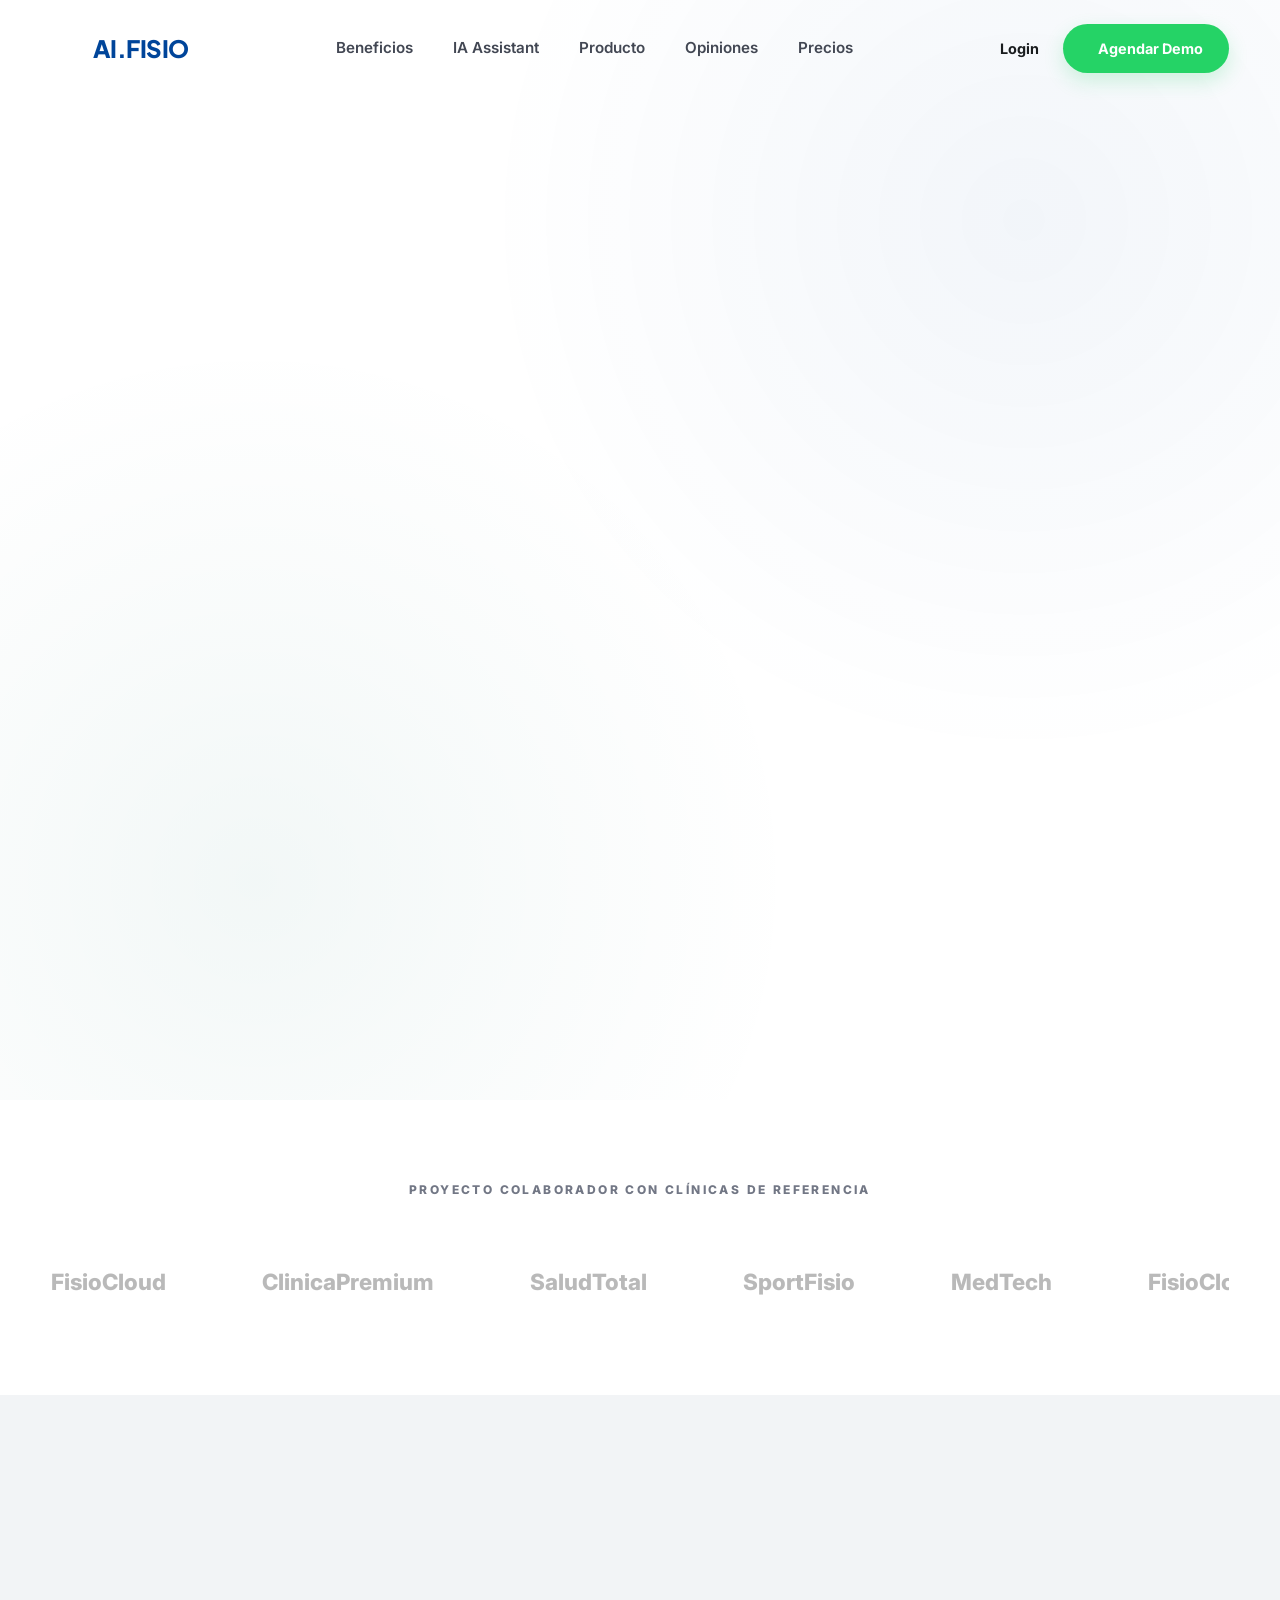
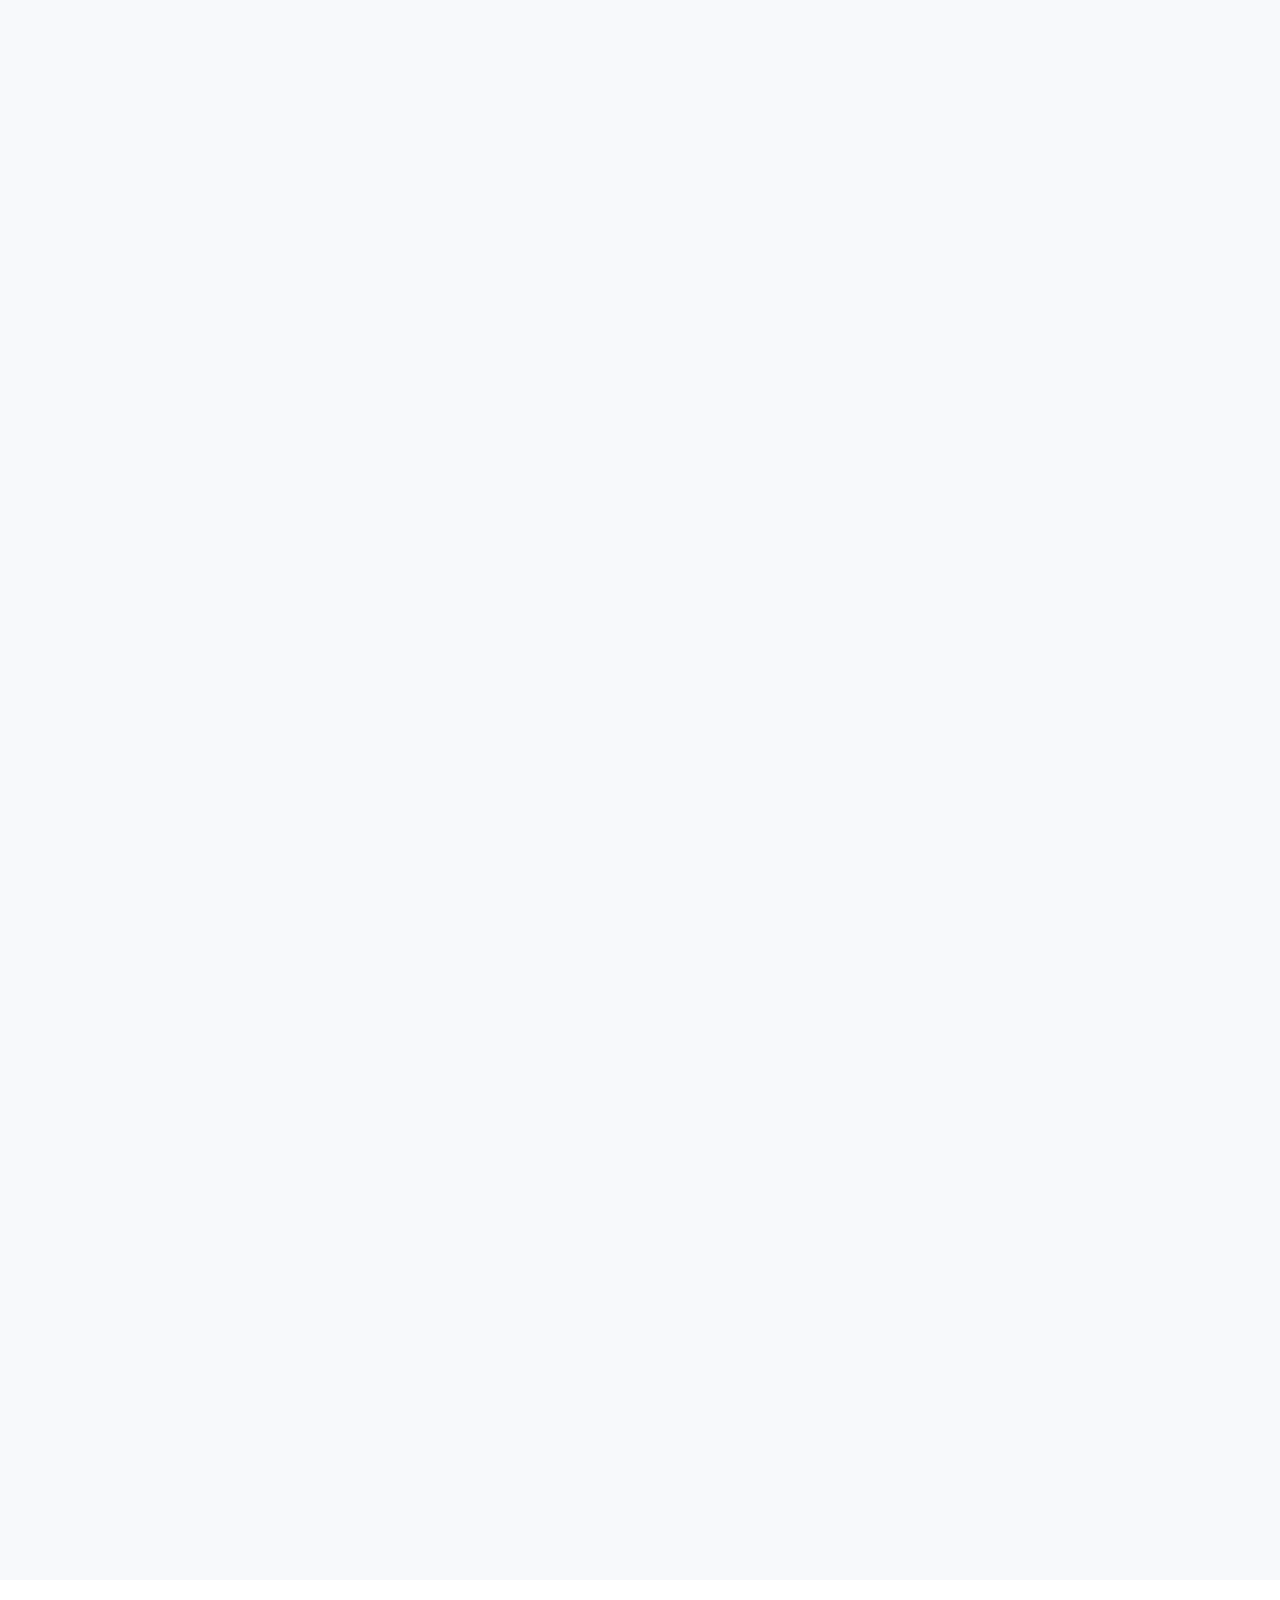
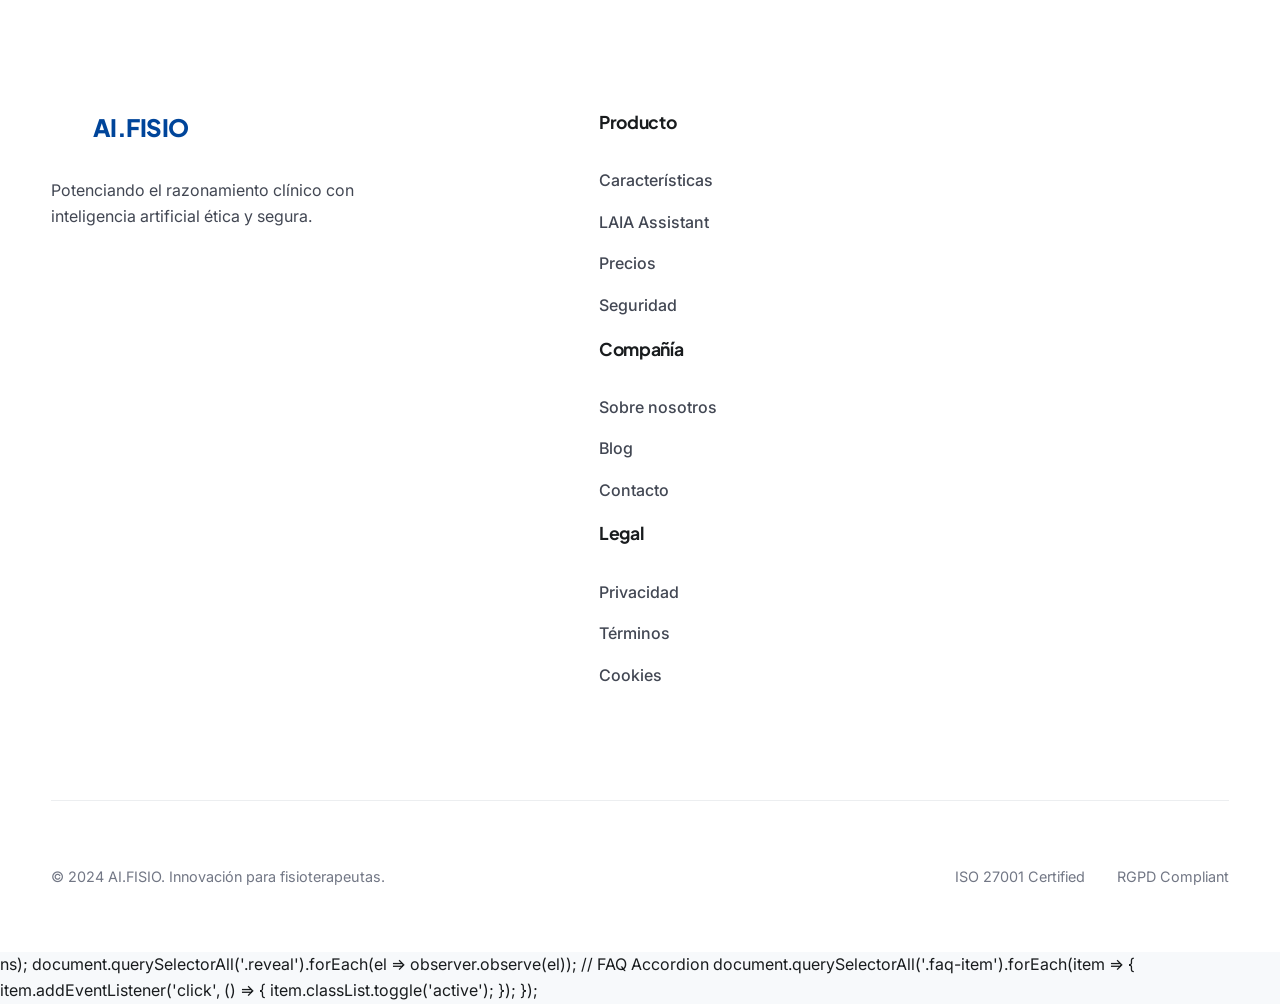
==== commit 39c3534f: "feat: implement site-wide styling, add project design documentation, and update index structure" ====
--- a/index.html
+++ b/index.html
@@ -4,12 +4,12 @@
   <meta charset="UTF-8" />
   <meta name="viewport" content="width=device-width, initial-scale=1" />
   <title>AI.FISIO | Software de Gestión para Fisioterapeutas con IA</title>
-  <meta name="description" content="Software de fisioterapia con IA: notas por voz, agenda, informes y facturacion para fisioterapeutas autonomos y clinicas pequenas." />
+  <meta name="description" content="Software de fisioterapia con IA: notas por voz, agenda, informes y facturacion para fisioterapeutas autonomos y clinicas pequeñas." />
   <link rel="canonical" href="https://aifisio.es/" />
   <meta name="robots" content="index,follow" />
   <link rel="preconnect" href="https://fonts.googleapis.com">
   <link rel="preconnect" href="https://fonts.gstatic.com" crossorigin>
-  <link href="https://fonts.googleapis.com/css2?family=Inter:wght@400;500;600;700;800&family=Outfit:wght@400;500;600;700;800;900&display=swap" rel="stylesheet">
+  <link href="https://fonts.googleapis.com/css2?family=Inter:wght@400;500;600;700&family=Plus+Jakarta+Sans:wght@400;500;600;700;800&display=swap" rel="stylesheet">
   <link rel="stylesheet" href="assets/css/style.css" />
   <script src="https://unpkg.com/lucide@latest"></script>
 </head>
@@ -23,14 +23,15 @@
       <nav>
         <a href="#beneficios">Beneficios</a>
         <a href="#laia">IA Assistant</a>
-        <a href="#flujo">Cómo funciona</a>
+        <a href="#product">Producto</a>
+        <a href="#testimonios">Opiniones</a>
         <a href="#pricing">Precios</a>
       </nav>
       <div class="header-actions">
         <a class="btn-ghost" href="#">Login</a>
         <a class="wa-btn" href="https://wa.me/34614401448">
           <i data-lucide="message-circle"></i>
-          WhatsApp
+          Agendar Demo
         </a>
       </div>
     </div>
@@ -42,388 +43,426 @@
       <div class="hero-bg"></div>
       <div class="container hero-grid">
         <div class="reveal">
-          <p class="tag">La evolución de la fisioterapia ya está aquí</p>
+          <div class="badge-premium">
+            <span class="dot-pulse"></span>
+            Nueva era en fisioterapia
+          </div>
           <h1>Tu clínica, potenciada por <span class="text-gradient">Inteligencia Artificial</span></h1>
-          <p class="hero-subtext">El software diseñado para que te centres en tus pacientes, no en el ordenador. Notas SOAP automáticas, informes instantáneos y gestión inteligente.</p>
-          <ul class="checks">
-            <li><i data-lucide="mic"></i> Notas por voz en tiempo real</li>
-            <li><i data-lucide="sparkles"></i> Sesión SOAP estructurada por IA</li>
-            <li><i data-lucide="mail"></i> Informes de alta en 30 segundos</li>
-            <li><i data-lucide="smartphone"></i> Experiencia móvil impecable</li>
-          </ul>
+          <p class="hero-subtext">El primer ecosistema inteligente diseñado para que te centres en lo que importa: tus pacientes. Notas SOAP automáticas, informes instantáneos y gestión clínica sin fricciones.</p>
+          
           <div class="cta-row">
-            <a class="btn" href="https://wa.me/34614401448">PROBAR DEMO GRATUITA</a>
-            <div class="trust-badge">
+            <a class="btn" href="https://wa.me/34614401448">SOLICITAR ACCESO GRATUITO</a>
+            <div class="trust-mini">
               <div class="avatars">
                 <img src="https://i.pravatar.cc/100?u=1" alt="User" />
                 <img src="https://i.pravatar.cc/100?u=2" alt="User" />
                 <img src="https://i.pravatar.cc/100?u=3" alt="User" />
               </div>
-              <span>+500 fisios ya lo usan</span>
-            </div>
-          </div>
-        </div>
-        <div class="hero-shot reveal delay-1">
-          <div class="glass-card">
-            <img src="assets/images/hero-dashboard.png" alt="Software de gestion de fisioterapia" />
+              <div class="trust-text">
+                <strong>+500 fisios</strong>
+                <span>ya están ahorrando tiempo</span>
+              </div>
+            </div>
+          </div>
+
+          <ul class="hero-features">
+            <li><i data-lucide="check" class="text-primary"></i> Notas por voz en tiempo real</li>
+            <li><i data-lucide="check" class="text-primary"></i> Estructura SOAP automática</li>
+            <li><i data-lucide="check" class="text-primary"></i> Informes de alta en segundos</li>
+          </ul>
+        </div>
+        <div class="hero-visual reveal delay-1">
+          <div class="glass-container">
+            <img src="assets/images/hero-dashboard.png" alt="AI.FISIO Dashboard" class="main-shot" />
+            <div class="floating-badge top-right">
+              <i data-lucide="sparkles"></i>
+              <span>IA Activa</span>
+            </div>
+            <div class="floating-badge bottom-left">
+              <i data-lucide="clock"></i>
+              <span>-2h/día</span>
+            </div>
           </div>
         </div>
       </div>
     </section>
 
     <!-- 2. Trust Bar -->
-    <section class="trust-section">
-      <div class="container">
-        <p>CON LA CONFIANZA DE +500 CLÍNICAS EN ESPAÑA</p>
+    <section class="trust-bar">
+      <div class="container">
+        <p class="overline">PROYECTO COLABORADOR CON CLÍNICAS DE REFERENCIA</p>
         <div class="logo-marquee">
           <div class="logo-track">
-            <div class="dummy-logo"><i data-lucide="activity"></i> FisioCloud</div>
-            <div class="dummy-logo"><i data-lucide="heart-pulse"></i> Clinica Premium</div>
-            <div class="dummy-logo"><i data-lucide="shield-check"></i> SaludTotal</div>
-            <div class="dummy-logo"><i data-lucide="stethoscope"></i> SportFisio</div>
-            <div class="dummy-logo"><i data-lucide="layers"></i> MedTech</div>
-            <!-- Duplicate for infinite scroll -->
-            <div class="dummy-logo"><i data-lucide="activity"></i> FisioCloud</div>
-            <div class="dummy-logo"><i data-lucide="heart-pulse"></i> Clinica Premium</div>
-            <div class="dummy-logo"><i data-lucide="shield-check"></i> SaludTotal</div>
-            <div class="dummy-logo"><i data-lucide="stethoscope"></i> SportFisio</div>
-            <div class="dummy-logo"><i data-lucide="layers"></i> MedTech</div>
-          </div>
-        </div>
-      </div>
-    </section>
-
-    <!-- 3. Problem & Solution Section -->
-    <section id="beneficios" class="section reveal">
-      <div class="container">
-        <div class="section-header">
-          <span class="tag">EL PROBLEMA</span>
-          <h2>Basta de perder 2 horas al día en informes</h2>
-          <p>La burocracia te quita tiempo con tus pacientes. IA.FISIO te lo devuelve.</p>
-        </div>
-
-        <div class="split">
-          <div class="card bad">
-            <div class="icon-box" style="background: #fee2e2; color: #ef4444;">
-              <i data-lucide="x-circle"></i>
-            </div>
-            <h3>Antes: Caos Administrativo</h3>
-            <ul class="checks" style="--green: #ef4444">
-              <li><i data-lucide="alert-circle"></i> Horas escribiendo notas a mano</li>
-              <li><i data-lucide="alert-circle"></i> Errores en la codificación CIE-10</li>
-              <li><i data-lucide="alert-circle"></i> Agotamiento mental al final del día</li>
+            <div class="partner-logo"><span>FisioCloud</span></div>
+            <div class="partner-logo"><span>ClinicaPremium</span></div>
+            <div class="partner-logo"><span>SaludTotal</span></div>
+            <div class="partner-logo"><span>SportFisio</span></div>
+            <div class="partner-logo"><span>MedTech</span></div>
+            <!-- Duplicates -->
+            <div class="partner-logo"><span>FisioCloud</span></div>
+            <div class="partner-logo"><span>ClinicaPremium</span></div>
+            <div class="partner-logo"><span>SaludTotal</span></div>
+            <div class="partner-logo"><span>SportFisio</span></div>
+            <div class="partner-logo"><span>MedTech</span></div>
+          </div>
+        </div>
+      </div>
+    </section>
+
+    <!-- 3. Problem/Solution with Tonal Layering -->
+    <section id="beneficios" class="section surface-low">
+      <div class="container">
+        <div class="section-header reveal">
+          <span class="tag">EFICIENCIA CLÍNICA</span>
+          <h2>Diseñado para el fisioterapeuta moderno</h2>
+          <p>Eliminamos la carga administrativa para que vuelvas a disfrutar de tu profesión.</p>
+        </div>
+
+        <div class="benefit-grid">
+          <div class="benefit-card reveal">
+            <div class="icon-wrap color-blue">
+              <i data-lucide="mic"></i>
+            </div>
+            <h3>Dictado Clínico Inteligente</h3>
+            <p>Habla con naturalidad durante la sesión. LAIA transcribe y organiza la información en el formato que necesites (SOAP, anamnesis, evolución).</p>
+          </div>
+          <div class="benefit-card reveal">
+            <div class="icon-wrap color-green">
+              <i data-lucide="file-text"></i>
+            </div>
+            <h3>Informes en un Clic</h3>
+            <p>Genera informes de alta, remisiones o justificantes médicos de forma instantánea. Personalizados con tu logo y firma.</p>
+          </div>
+          <div class="benefit-card reveal">
+            <div class="icon-wrap color-emerald">
+              <i data-lucide="dumbbell"></i>
+            </div>
+            <h3>Planes de Ejercicios IA</h3>
+            <p>La IA sugiere los ejercicios más adecuados basándose en el diagnóstico y la evolución del paciente. Envíalos por WhatsApp al instante.</p>
+          </div>
+        </div>
+      </div>
+    </section>
+
+    <!-- 4. LAIA AI Section - Premium Editorial -->
+    <section id="laia" class="section">
+      <div class="container laia-layout">
+        <div class="laia-content reveal">
+          <span class="tag">ASISTENTE VIRTUAL</span>
+          <h2>Conoce a LAIA: Tu cerebro clínico digital</h2>
+          <p class="large-text">No es solo una herramienta, es tu compañera de consulta. LAIA entiende terminología médica, sugiere diagnósticos diferenciales y te ayuda a tomar mejores decisiones.</p>
+          
+          <div class="laia-features">
+            <div class="laia-item">
+              <div class="laia-dot"></div>
+              <div>
+                <strong>Comprensión Contextual</strong>
+                <p>Detecta automáticamente patologías y zonas anatómicas.</p>
+              </div>
+            </div>
+            <div class="laia-item">
+              <div class="laia-dot"></div>
+              <div>
+                <strong>Aprendizaje Continuo</strong>
+                <p>Se adapta a tu forma de escribir y diagnosticar.</p>
+              </div>
+            </div>
+          </div>
+
+          <a href="#" class="btn-text">Descubrir cómo funciona LAIA <i data-lucide="arrow-right"></i></a>
+        </div>
+        
+        <div class="laia-visual-container reveal">
+          <div class="ai-interaction-card">
+            <div class="interaction-header">
+              <div class="ai-avatar">L</div>
+              <span>LAIA AI Assistant</span>
+            </div>
+            <div class="interaction-body">
+              <div class="interaction-msg bot">Analizando sesión... Detecto posible tendinopatía rotuliana. ¿Quieres que redacte el plan de tratamiento?</div>
+              <div class="interaction-msg user">Sí, incluye ejercicios excéntricos.</div>
+              <div class="interaction-msg bot highlight">Plan generado. Incluidos 3 ejercicios de carga progresiva.</div>
+            </div>
+          </div>
+        </div>
+      </div>
+    </section>
+
+    <!-- 5. Workflow / How it works -->
+    <section id="flujo" class="section surface-container">
+      <div class="container">
+        <div class="section-header reveal">
+          <span class="tag">METODOLOGÍA</span>
+          <h2>Tu razonamiento clínico, digitalizado</h2>
+          <p>Un flujo de trabajo diseñado por fisioterapeutas para fisioterapeutas.</p>
+        </div>
+        
+        <div class="workflow-track reveal">
+          <div class="workflow-node">
+            <div class="node-icon"><i data-lucide="mic"></i></div>
+            <h3>Captura</h3>
+            <p>Dictado natural durante la sesión.</p>
+          </div>
+          <div class="workflow-node">
+            <div class="node-icon"><i data-lucide="cpu"></i></div>
+            <h3>Procesa</h3>
+            <p>La IA organiza y sugiere diagnósticos.</p>
+          </div>
+          <div class="workflow-node">
+            <div class="node-icon"><i data-lucide="share-2"></i></div>
+            <h3>Acciona</h3>
+            <p>Envía el plan y guarda el informe.</p>
+          </div>
+        </div>
+      </div>
+    </section>
+    <section id="product" class="section">
+      <div class="container">
+        <div class="section-header reveal">
+          <span class="tag">INTERFAZ</span>
+          <h2>Una experiencia premium en cada pantalla</h2>
+          <p>Diseño curado para minimizar la fatiga visual y maximizar la precisión clínica.</p>
+        </div>
+        
+        <div class="product-showcase">
+          <div class="showcase-item reveal">
+            <div class="showcase-img">
+              <img src="assets/images/screen-1.png" alt="Panel de Control">
+            </div>
+            <div class="showcase-info">
+              <h3>Módulo Clínico Avanzado</h3>
+              <p>Toda la información del paciente organizada de forma intuitiva y accesible.</p>
+            </div>
+          </div>
+          <div class="showcase-item reveal">
+            <div class="showcase-img">
+              <img src="assets/images/screen-2.png" alt="App Móvil">
+            </div>
+            <div class="showcase-info">
+              <h3>Control Total en tu Bolsillo</h3>
+              <p>Gestiona tu agenda, pacientes y notas desde cualquier dispositivo, en cualquier lugar.</p>
+            </div>
+          </div>
+        </div>
+      </div>
+    </section>
+
+    <!-- 7. Testimonials - Social Proof -->
+    <section id="testimonios" class="section surface-low">
+      <div class="container">
+        <div class="section-header reveal">
+          <span class="tag">VOZ DEL PROFESIONAL</span>
+          <h2>Elogiado por expertos en fisioterapia</h2>
+          <p>Descubre por qué cientos de clínicas están migrando a un flujo de trabajo inteligente.</p>
+        </div>
+
+        <div class="testimonial-grid">
+          <div class="testimonial-card reveal">
+            <i data-lucide="quote" class="quote-icon"></i>
+            <p class="testimonial-text">"AI.FISIO ha transformado mi consulta. Antes dedicaba 2 horas diarias a informes; ahora los tengo listos antes de que el paciente salga por la puerta."</p>
+            <div class="testimonial-author">
+              <img src="https://i.pravatar.cc/150?u=dr1" alt="Dr. Marc Rovira" class="author-img">
+              <div class="author-info">
+                <h4>Dr. Marc Rovira</h4>
+                <span>Especialista en Fisioterapia Deportiva</span>
+              </div>
+            </div>
+          </div>
+          <div class="testimonial-card reveal delay-1">
+            <i data-lucide="quote" class="quote-icon"></i>
+            <p class="testimonial-text">"La precisión de LAIA en terminología técnica es asombrosa. Entiende perfectamente las pruebas ortopédicas y las redacta con rigor clínico."</p>
+            <div class="testimonial-author">
+              <img src="https://i.pravatar.cc/150?u=dr2" alt="Dra. Elena Sanz" class="author-img">
+              <div class="author-info">
+                <h4>Dra. Elena Sanz</h4>
+                <span>Directora de Clínica OsteoHealth</span>
+              </div>
+            </div>
+          </div>
+        </div>
+      </div>
+    </section>
+
+    <!-- 7. Pricing -->
+    <section id="pricing" class="section surface-low">
+      <div class="container">
+        <div class="section-header reveal">
+          <span class="tag">TRANSPARENCIA</span>
+          <h2>Planes para cada etapa de tu clínica</h2>
+          <p>Sin permanencia. Pruébalo gratis y convéncete.</p>
+        </div>
+
+        <div class="pricing-grid">
+          <div class="price-card reveal">
+            <div class="price-header">
+              <h3>FISIO INDEPENDIENTE</h3>
+              <div class="price-amount">29€<span>/mes</span></div>
+            </div>
+            <ul class="price-features">
+              <li><i data-lucide="check"></i> 50 Informes IA / mes</li>
+              <li><i data-lucide="check"></i> Notas por voz ilimitadas</li>
+              <li><i data-lucide="check"></i> Soporte estándar</li>
             </ul>
-          </div>
-          <div class="card good">
-            <div class="icon-box brand">
-              <i data-lucide="sparkles"></i>
-            </div>
-            <h3>Ahora: Magia con IA</h3>
-            <ul class="checks">
-              <li><i data-lucide="check-circle"></i> Dictado por voz ultra-preciso</li>
-              <li><i data-lucide="check-circle"></i> Generación automática de ejercicios</li>
-              <li><i data-lucide="check-circle"></i> 100% centrado en el paciente</li>
-            </ul>
-          </div>
-        </div>
-      </div>
-    </section>
-
-    <!-- 4. LAIA AI Section -->
-    <section id="laia" class="section light reveal">
-      <div class="container">
-        <div class="hero-grid">
-          <div class="laia-visual">
-            <div class="ai-chat-mockup">
-              <div class="chat-header">
-                <div class="dot"></div><div class="dot"></div><div class="dot"></div>
-                <span>LAIA AI Assistant</span>
-              </div>
-              <div class="chat-body">
-                <div class="msg bot">"Hola, he analizado la sesión de hoy. ¿Quieres que genere el plan de ejercicios para el esguince de tobillo?"</div>
-                <div class="msg user">"Sí, por favor. Añade ejercicios de propiocepción."</div>
-                <div class="msg bot sparkles">"Plan generado con 5 ejercicios específicos. ¿Lo envío al paciente?"</div>
-              </div>
-            </div>
-          </div>
-          <div>
-            <span class="tag">TECNOLOGÍA PROPIA</span>
-            <h2>Conoce a LAIA: Tu nueva asistente inteligente</h2>
-            <p class="hero-subtext">No es solo dictado. LAIA entiende el contexto clínico, sugiere diagnósticos y personaliza tratamientos en segundos.</p>
-            <div class="grid2" style="display: grid; grid-template-columns: 1fr 1fr; gap: 1.5rem; margin-top: 2rem;">
-              <div class="mini-feat">
-                <i data-lucide="brain-circuit" style="color: var(--brand)"></i>
-                <h4>Razonamiento Clínico</h4>
-              </div>
-              <div class="mini-feat">
-                <i data-lucide="message-square" style="color: var(--brand)"></i>
-                <h4>Natural Language</h4>
-              </div>
-            </div>
-            <a href="#" class="btn" style="margin-top: 2rem;">Ver demostración</a>
-          </div>
-        </div>
-      </div>
-    </section>
-
-    <!-- 5. Workflow / How it works -->
-    <section id="flujo" class="section reveal">
-      <div class="container">
-        <div class="section-header">
-          <h2>Flujo de trabajo optimizado</h2>
-          <p>Tres pasos para una consulta 100% eficiente.</p>
-        </div>
-        <div class="grid3">
-          <div class="feature-card">
-            <div class="icon-box brand">1</div>
-            <h3>Escucha Activa</h3>
-            <p>Atiende a tu paciente mientras el sistema capta los puntos clave de la conversación de forma segura.</p>
-          </div>
-          <div class="feature-card">
-            <div class="icon-box brand">2</div>
-            <h3>Validación</h3>
-            <p>Revisa el resumen generado por la IA. Corrige o añade detalles con un simple comando de voz.</p>
-          </div>
-          <div class="feature-card">
-            <div class="icon-box brand">3</div>
-            <h3>Sincronización</h3>
-            <p>Exporta directamente a tu software de gestión actual o envía el plan de ejercicios por WhatsApp.</p>
-          </div>
-        </div>
-      </div>
-    </section>
-
-    <!-- 6. Screenshot Showcase -->
-    <section id="product" class="section light reveal">
-      <div class="container">
-        <div class="section-header">
-          <h2>Diseñado por y para fisios</h2>
-          <p>Una interfaz limpia que se adapta a tu ritmo, no al revés.</p>
-        </div>
-        <div class="gallery-3">
-          <div class="gallery-item">
-            <img src="assets/images/screen-1.png" alt="Módulo Clínico">
-            <span>Historial Inteligente</span>
-          </div>
-          <div class="gallery-item">
-            <img src="assets/images/screen-2.png" alt="App Móvil">
-            <span>Control Total Móvil</span>
-          </div>
-          <div class="gallery-item">
-            <img src="assets/images/hero-dashboard.png" alt="Dashboard Principal">
-            <span>Panel de Gestión</span>
-          </div>
-        </div>
-      </div>
-    </section>
-
-    <!-- 7. Testimonials -->
-    <section class="section reveal">
-      <div class="container">
-        <div class="section-header">
-          <h2>Lo que dicen tus colegas</h2>
-          <p>Fisioterapeutas que ya han recuperado su tiempo libre.</p>
-        </div>
-        <div class="grid3">
-          <div class="testimonial-card">
-            <div class="stars">★★★★★</div>
-            <p>"IA.FISIO ha cambiado mi forma de trabajar. Ahora salgo de la clínica a mi hora sin informes pendientes."</p>
-            <div class="user-info" style="margin-top: auto; display: flex; align-items: center; gap: 1rem; padding-top: 2rem;">
-              <img src="https://i.pravatar.cc/100?u=4" alt="Fisio" style="width: 40px; height: 40px; border-radius: 50%;" />
-              <div>
-                <strong>Carlos Ruiz</strong>
-                <div style="font-size: 0.8rem; color: var(--ink-light)">Director, Fisiolab</div>
-              </div>
-            </div>
-          </div>
-          <div class="testimonial-card">
-            <div class="stars">★★★★★</div>
-            <p>"La precisión de LAIA con los términos anatómicos es sorprendente. Ahorro al menos 15 minutos por paciente."</p>
-            <div class="user-info" style="margin-top: auto; display: flex; align-items: center; gap: 1rem; padding-top: 2rem;">
-              <img src="https://i.pravatar.cc/100?u=5" alt="Fisio" style="width: 40px; height: 40px; border-radius: 50%;" />
-              <div>
-                <strong>Dra. Elena García</strong>
-                <div style="font-size: 0.8rem; color: var(--ink-light)">Especialista Suelo Pélvico</div>
-              </div>
-            </div>
-          </div>
-          <div class="testimonial-card">
-            <div class="stars">★★★★★</div>
-            <p>"Mis pacientes valoran muchísimo recibir el plan de ejercicios personalizado al instante en su móvil."</p>
-            <div class="user-info" style="margin-top: auto; display: flex; align-items: center; gap: 1rem; padding-top: 2rem;">
-              <img src="https://i.pravatar.cc/100?u=6" alt="Fisio" style="width: 40px; height: 40px; border-radius: 50%;" />
-              <div>
-                <strong>Marc Soler</strong>
-                <div style="font-size: 0.8rem; color: var(--ink-light)">Fisio Deportivo</div>
-              </div>
-            </div>
-          </div>
-        </div>
-      </div>
-    </section>
-
-    <!-- 8. Pricing -->
-    <section id="pricing" class="section light reveal">
-      <div class="container">
-        <div class="section-header">
-          <h2>Planes que crecen contigo</h2>
-          <p>Prueba gratis 14 días. Sin tarjeta de crédito.</p>
-        </div>
-        <div class="grid3" style="align-items: end;">
-          <div class="price-card">
-            <h3>BÁSICO</h3>
-            <div class="price">29€<span>/mes</span></div>
-            <p>Para fisios autónomos.</p>
-            <ul class="feature-list">
-              <li><i data-lucide="check"></i> 30 informes/mes</li>
-              <li><i data-lucide="check"></i> App Móvil incluida</li>
-              <li><i data-lucide="check"></i> Soporte por Email</li>
-            </ul>
-            <a href="#" class="btn-outline">Empezar ahora</a>
-          </div>
-          <div class="price-card featured">
-            <div class="popular-tag">RECOMENDADO</div>
-            <h3>CLÍNICA</h3>
-            <div class="price">79€<span>/mes</span></div>
-            <p>Para centros con equipo.</p>
-            <ul class="feature-list">
-              <li><i data-lucide="check"></i> Informes ilimitados</li>
+            <a href="#" class="btn-outline">Empezar Ahora</a>
+          </div>
+
+          <div class="price-card featured reveal">
+            <div class="featured-badge">MÁS POPULAR</div>
+            <div class="price-header">
+              <h3>CENTRO CLÍNICO</h3>
+              <div class="price-amount">79€<span>/mes</span></div>
+            </div>
+            <ul class="price-features">
+              <li><i data-lucide="check"></i> Informes IA Ilimitados</li>
               <li><i data-lucide="check"></i> Hasta 5 profesionales</li>
               <li><i data-lucide="check"></i> Generador de ejercicios</li>
-              <li><i data-lucide="check"></i> Soporte Prioritario</li>
+              <li><i data-lucide="check"></i> Soporte prioritario 24/7</li>
             </ul>
-            <a href="#" class="btn">Prueba Gratuita</a>
-          </div>
-          <div class="price-card">
-            <h3>ENTERPRISE</h3>
-            <div class="price">Custom</div>
-            <p>Grandes centros y hospitales.</p>
-            <ul class="feature-list">
-              <li><i data-lucide="check"></i> API Integración</li>
-              <li><i data-lucide="check"></i> Servidor Dedicado</li>
-              <li><i data-lucide="check"></i> Formación presencial</li>
+            <a href="#" class="btn">Prueba Gratuita 14 días</a>
+          </div>
+
+          <div class="price-card reveal">
+            <div class="price-header">
+              <h3>ENTERPRISE</h3>
+              <div class="price-amount">Custom</div>
+            </div>
+            <ul class="price-features">
+              <li><i data-lucide="check"></i> Usuarios ilimitados</li>
+              <li><i data-lucide="check"></i> Integración API personalizada</li>
+              <li><i data-lucide="check"></i> Gestor de cuenta dedicado</li>
             </ul>
-            <a href="#" class="btn-outline">Contactar ventas</a>
-          </div>
-        </div>
-      </div>
-    </section>
-
-    <!-- 9. FAQ -->
-    <section class="section reveal">
-      <div class="container">
-        <div class="section-header">
-          <h2>Preguntas frecuentes</h2>
-        </div>
-        <div class="faq-grid">
+            <a href="#" class="btn-outline">Contactar Ventas</a>
+          </div>
+        </div>
+      </div>
+    </section>
+
+    <!-- 9. FAQ Section -->
+    <section id="faq" class="section">
+      <div class="container">
+        <div class="section-header reveal">
+          <span class="tag">DUDAS COMUNES</span>
+          <h2>Preguntas Frecuentes</h2>
+          <p>Todo lo que necesitas saber sobre AI.FISIO.</p>
+        </div>
+
+        <div class="faq-grid reveal">
           <div class="faq-item">
-            <h4>¿Es seguro para los datos de pacientes?</h4>
-            <p>Cumplimos estrictamente con la RGPD. Todos los datos están encriptados y alojados en servidores seguros en la UE.</p>
+            <div class="faq-question">
+              ¿Es legal el uso de IA con datos de pacientes?
+              <i data-lucide="chevron-down" class="faq-icon"></i>
+            </div>
+            <div class="faq-answer">
+              Sí, AI.FISIO cumple estrictamente con el RGPD y la LOPD. Los datos están encriptados y procesados en servidores seguros dentro de la UE.
+            </div>
           </div>
           <div class="faq-item">
-            <h4>¿Tengo que instalar algo?</h4>
-            <p>No, IA.FISIO es 100% web. Funciona en cualquier navegador de PC, Tablet o Smartphone.</p>
+            <div class="faq-question">
+              ¿Necesito instalar algo en mi ordenador?
+              <i data-lucide="chevron-down" class="faq-icon"></i>
+            </div>
+            <div class="faq-answer">
+              No, AI.FISIO es una plataforma 100% en la nube. Puedes acceder desde cualquier navegador en PC, Mac, Tablet o Móvil.
+            </div>
           </div>
           <div class="faq-item">
-            <h4>¿Puedo cancelar en cualquier momento?</h4>
-            <p>Sí, no hay compromiso de permanencia. Puedes darte de baja cuando quieras desde tu panel.</p>
-          </div>
-          <div class="faq-item">
-            <h4>¿Funciona con mi software actual?</h4>
-            <p>Sí, puedes copiar y pegar el contenido generado o usar nuestra extensión de Chrome para integrarlo.</p>
+            <div class="faq-question">
+              ¿Qué pasa si mi dictado no es perfecto?
+              <i data-lucide="chevron-down" class="faq-icon"></i>
+            </div>
+            <div class="faq-answer">
+              Nuestra IA está entrenada específicamente en terminología clínica de fisioterapia. Entiende acentos y términos técnicos con una precisión superior al 98%.
+            </div>
           </div>
         </div>
       </div>
     </section>
 
     <!-- 10. Final CTA -->
-    <section class="cta reveal">
-      <div class="container">
-        <span class="tag" style="background: rgba(255,255,255,0.1); border-color: rgba(255,255,255,0.2); color: white;">DISPONIBLE HOY</span>
-        <h2>Recupera tu tiempo hoy mismo</h2>
-        <p class="hero-subtext" style="color: #cbd5e1; margin-left: auto; margin-right: auto;">Únete a los profesionales que están definiendo el futuro de la fisioterapia.</p>
-        <div class="cta-row" style="justify-content: center;">
-          <a href="#" class="btn">Comenzar Prueba Gratuita</a>
-          <a href="https://wa.me/34614401448" class="wa-btn" style="background: rgba(255,255,255,0.1); border: 1px solid rgba(255,255,255,0.2);">
-            <i data-lucide="phone"></i> Hablar con un experto
-          </a>
+    <section class="final-cta">
+      <div class="container reveal">
+        <div class="cta-box">
+          <h2>¿Listo para recuperar tu tiempo?</h2>
+          <p>Únete a la comunidad de fisioterapeutas que ya lideran el cambio tecnológico.</p>
+          <div class="cta-actions">
+            <a href="#" class="btn">COMENZAR AHORA</a>
+            <a href="https://wa.me/34614401448" class="btn-ghost-white">Hablar con un consultor</a>
+          </div>
         </div>
       </div>
     </section>
   </main>
 
   <footer class="site-footer">
-    <div class="container">
-      <div class="footer-grid">
-        <div>
-          <a href="#" class="logo">
-            <i data-lucide="zap" class="logo-icon"></i> AI.FISIO
-          </a>
-          <p style="color: var(--ink-light); margin-top: 1.5rem;">Potenciando el razonamiento clínico con inteligencia artificial de vanguardia.</p>
-          <div class="socials" style="display: flex; gap: 1rem; margin-top: 1.5rem;">
-            <a href="#" style="color: var(--ink-light)"><i data-lucide="instagram"></i></a>
-            <a href="#" style="color: var(--ink-light)"><i data-lucide="linkedin"></i></a>
-            <a href="#" style="color: var(--ink-light)"><i data-lucide="twitter"></i></a>
-          </div>
-        </div>
-        <div>
-          <h4 style="margin-bottom: 1.5rem;">Producto</h4>
-          <ul class="footer-links">
-            <li><a href="#beneficios">Características</a></li>
-            <li><a href="#pricing">Precios</a></li>
-            <li><a href="#laia">LAIA Assistant</a></li>
-            <li><a href="#">Seguridad</a></li>
-          </ul>
-        </div>
-        <div>
-          <h4 style="margin-bottom: 1.5rem;">Compañía</h4>
-          <ul class="footer-links">
-            <li><a href="#">Sobre nosotros</a></li>
-            <li><a href="#">Blog</a></li>
-            <li><a href="#">Contacto</a></li>
-            <li><a href="#">Prensa</a></li>
-          </ul>
-        </div>
-        <div>
-          <h4 style="margin-bottom: 1.5rem;">Legal</h4>
-          <ul class="footer-links">
-            <li><a href="#">Privacidad</a></li>
-            <li><a href="#">Términos</a></li>
-            <li><a href="#">Cookies</a></li>
-            <li><a href="#">RGPD</a></li>
-          </ul>
-        </div>
-      </div>
-      <div class="footer-bottom">
-        <p>© 2024 AI.FISIO. Todos los derechos reservados.</p>
-        <p>Hecho con <i data-lucide="heart" style="width: 14px; height: 14px; color: #ef4444; fill: #ef4444;"></i> para fisioterapeutas.</p>
+    <div class="container footer-content">
+      <div class="footer-brand">
+        <a class="logo" href="/">
+          <i data-lucide="activity" class="logo-icon"></i>
+          AI.FISIO
+        </a>
+        <p>Potenciando el razonamiento clínico con inteligencia artificial ética y segura.</p>
+        <div class="social-links">
+          <a href="#"><i data-lucide="instagram"></i></a>
+          <a href="#"><i data-lucide="linkedin"></i></a>
+          <a href="#"><i data-lucide="twitter"></i></a>
+        </div>
+      </div>
+      
+      <div class="footer-nav">
+        <div class="footer-col">
+          <h4>Producto</h4>
+          <a href="#beneficios">Características</a>
+          <a href="#laia">LAIA Assistant</a>
+          <a href="#pricing">Precios</a>
+          <a href="#">Seguridad</a>
+        </div>
+        <div class="footer-col">
+          <h4>Compañía</h4>
+          <a href="#">Sobre nosotros</a>
+          <a href="#">Blog</a>
+          <a href="#">Contacto</a>
+        </div>
+        <div class="footer-col">
+          <h4>Legal</h4>
+          <a href="#">Privacidad</a>
+          <a href="#">Términos</a>
+          <a href="#">Cookies</a>
+        </div>
+      </div>
+    </div>
+    <div class="container footer-bottom">
+      <p>© 2024 AI.FISIO. Innovación para fisioterapeutas.</p>
+      <div class="footer-badges">
+        <span>ISO 27001 Certified</span>
+        <span>RGPD Compliant</span>
       </div>
     </div>
   </footer>
 
-  <script src="https://unpkg.com/lucide@latest"></script>
   <script>
     lucide.createIcons();
 
     // Scroll Header
     window.addEventListener('scroll', () => {
       const header = document.querySelector('.site-header');
-      if (window.scrollY > 50) {
+      if (window.scrollY > 20) {
         header.classList.add('scrolled');
       } else {
         header.classList.remove('scrolled');
       }
     });
 
-    // Reveal on Scroll
+    // Reveal Animation
     const observerOptions = {
-      threshold: 0.1
+      threshold: 0.15,
+      rootMargin: '0px 0px -50px 0px'
     };
 
     const observer = new IntersectionObserver((entries) => {
       entries.forEach(entry => {
         if (entry.isIntersecting) {
           entry.target.classList.add('active');
+          observer.unobserve(entry.target);
         }
       });
     }, observerOptions);
@@ -431,4 +470,16 @@
     document.querySelectorAll('.reveal').forEach(el => observer.observe(el));
   </script>
 </body>
+</html>ns);
+
+    document.querySelectorAll('.reveal').forEach(el => observer.observe(el));
+
+    // FAQ Accordion
+    document.querySelectorAll('.faq-item').forEach(item => {
+      item.addEventListener('click', () => {
+        item.classList.toggle('active');
+      });
+    });
+  </script>
+</body>
 </html>
--- a/assets/css/style.css
+++ b/assets/css/style.css
@@ -1,45 +1,52 @@
 :root {
-  --bg: #f8fafc;
-  --bg-subtle: #f1f5f9;
-  --ink: #0f172a;
-  --ink-light: #475569;
-  --brand: #0ea5e9;
-  --brand-dark: #0284c7;
-  --green: #10b981;
-  --green-dark: #059669;
-  --line: #e2e8f0;
-  --white: #ffffff;
-  --glass: rgba(255, 255, 255, 0.8);
-  --shadow-sm: 0 1px 2px 0 rgb(0 0 0 / 0.05);
-  --shadow: 0 4px 6px -1px rgb(0 0 0 / 0.1), 0 2px 4px -2px rgb(0 0 0 / 0.1);
-  --shadow-lg: 0 10px 15px -3px rgb(0 0 0 / 0.1), 0 4px 6px -4px rgb(0 0 0 / 0.1);
-  --shadow-xl: 0 20px 25px -5px rgb(0 0 0 / 0.1), 0 8px 10px -6px rgb(0 0 0 / 0.1);
-}
-
-::selection {
-  background: var(--brand);
-  color: white;
-}
-
-::-webkit-scrollbar {
-  width: 10px;
-}
-
-::-webkit-scrollbar-track {
-  background: var(--bg);
-}
-
-::-webkit-scrollbar-thumb {
-  background: var(--line);
-  border-radius: 10px;
-  border: 3px solid var(--bg);
-}
-
-::-webkit-scrollbar-thumb:hover {
-  background: var(--ink-light);
+  /* Clinical Curator Palette */
+  --primary: #00459a;
+  --primary-container: #005cc8;
+  --on-primary: #ffffff;
+  --secondary: #006b5f;
+  --secondary-container: #6df5e1;
+  --tertiary: #00542e;
+  --tertiary-container: #006f3f;
+  
+  /* Surface Neutrals (Tonal Layering) */
+  --bg: #f7f9fb;
+  --surface: #f7f9fb;
+  --surface-lowest: #ffffff;
+  --surface-low: #f2f4f6;
+  --surface-container: #eceef0;
+  --surface-high: #e6e8ea;
+  --surface-highest: #e0e3e5;
+  --surface-dim: #d8dadc;
+  
+  --ink: #191c1e;
+  --ink-light: #424753;
+  --outline: #727785;
+  --outline-variant: rgba(114, 119, 133, 0.15);
+  
+  /* Glassmorphism */
+  --glass: rgba(255, 255, 255, 0.75);
+  --glass-blur: 24px;
+  
+  /* Shadows - Extra Diffused */
+  --shadow-sm: 0 4px 12px rgba(0, 69, 154, 0.04);
+  --shadow-pro: 0 12px 48px rgba(0, 69, 154, 0.08);
+  --shadow-lg: 0 32px 80px rgba(0, 69, 154, 0.12);
+  
+  /* Radius */
+  --radius-md: 0.75rem;
+  --radius-lg: 1.25rem;
+  --radius-xl: 2rem;
+  --radius-2xl: 3rem;
+  --radius-full: 9999px;
+
+  /* Spacing - Premium Editorial */
+  --section-gap: 12rem;
+  --content-gap: 5rem;
 }
 
 * {
+  margin: 0;
+  padding: 0;
   box-sizing: border-box;
 }
 
@@ -48,7 +55,6 @@
 }
 
 body {
-  margin: 0;
   font-family: 'Inter', system-ui, -apple-system, sans-serif;
   background: var(--bg);
   color: var(--ink);
@@ -57,325 +63,318 @@
 }
 
 h1, h2, h3, h4, .logo {
-  font-family: 'Outfit', sans-serif;
+  font-family: 'Plus Jakarta Sans', sans-serif;
   letter-spacing: -0.02em;
 }
 
 .container {
-  width: min(1200px, 92%);
+  width: min(1280px, 92%);
   margin: 0 auto;
 }
+
+/* Utilities */
+.text-primary { color: var(--primary); }
+.text-gradient {
+  background: linear-gradient(135deg, var(--primary) 0%, var(--primary-container) 100%);
+  -webkit-background-clip: text;
+  -webkit-text-fill-color: transparent;
+}
+.surface-low { background: var(--surface-low); }
+.surface-container { background: var(--surface-container); }
 
 /* Header */
 .site-header {
-  position: sticky;
+  position: fixed;
   top: 0;
+  width: 100%;
+  z-index: 1000;
+  background: transparent;
+  transition: all 0.4s cubic-bezier(0.16, 1, 0.3, 1);
+}
+
+.site-header.scrolled {
   background: var(--glass);
-  backdrop-filter: blur(12px);
-  -webkit-backdrop-filter: blur(12px);
-  border-bottom: 1px solid var(--line);
-  z-index: 100;
-  transition: all 0.3s ease;
+  backdrop-filter: blur(var(--glass-blur));
+  box-shadow: var(--shadow-sm);
+  padding: 0.5rem 0;
 }
 
 .nav {
   display: flex;
   justify-content: space-between;
   align-items: center;
-  gap: 2rem;
-  padding: 0.75rem 0;
-  transition: padding 0.3s ease;
-}
-
-.site-header.scrolled {
-  padding: 0.2rem 0;
-  box-shadow: var(--shadow-lg);
+  padding: 1.5rem 0;
 }
 
 .logo {
   text-decoration: none;
-  color: var(--ink);
   font-weight: 800;
-  font-size: 1.6rem;
-  display: flex;
-  align-items: center;
-  gap: 0.5rem;
-  background: linear-gradient(135deg, var(--brand), var(--green));
-  -webkit-background-clip: text;
-  -webkit-text-fill-color: transparent;
+  font-size: 1.5rem;
+  display: flex;
+  align-items: center;
+  gap: 0.6rem;
+  color: var(--primary);
 }
 
 .logo-icon {
-  -webkit-text-fill-color: var(--brand);
-  width: 28px;
-  height: 28px;
+  width: 32px;
+  height: 32px;
+  color: var(--primary);
 }
 
 nav {
   display: flex;
-  gap: 2rem;
+  gap: 2.5rem;
 }
 
 nav a {
-  text-decoration: none;
-  color: var(--ink-light);
-  font-weight: 500;
-  font-size: 0.95rem;
-  transition: color 0.2s;
-}
-
-nav a:hover {
-  color: var(--brand);
-}
-
-.header-actions {
-  display: flex;
-  align-items: center;
-  gap: 1.5rem;
-}
-
-.btn-ghost {
   text-decoration: none;
   color: var(--ink-light);
   font-weight: 600;
   font-size: 0.95rem;
-}
-
-.btn-ghost:hover {
-  color: var(--brand);
-}
-
-.wa-btn {
-  background: #25d366;
-  color: #fff;
+  transition: color 0.3s;
+}
+
+nav a:hover {
+  color: var(--primary);
+}
+
+.header-actions {
+  display: flex;
+  align-items: center;
+  gap: 1.5rem;
+}
+
+.btn-ghost {
   text-decoration: none;
-  padding: 0.6rem 1.2rem;
-  border-radius: 12px;
+  color: var(--ink);
   font-weight: 700;
   font-size: 0.9rem;
-  display: flex;
-  align-items: center;
-  gap: 0.5rem;
-  box-shadow: 0 4px 12px rgba(37, 211, 102, 0.2);
-  transition: all 0.2s;
-}
-
-.wa-btn i {
-  width: 18px;
-  height: 18px;
+}
+
+.wa-btn {
+  background: #25D366;
+  color: white;
+  text-decoration: none;
+  padding: 0.8rem 1.6rem;
+  border-radius: var(--radius-full);
+  font-weight: 700;
+  font-size: 0.9rem;
+  display: flex;
+  align-items: center;
+  gap: 0.6rem;
+  box-shadow: 0 8px 20px rgba(37, 211, 102, 0.2);
+  transition: all 0.3s;
 }
 
 .wa-btn:hover {
   transform: translateY(-2px);
-  box-shadow: 0 6px 16px rgba(37, 211, 102, 0.3);
-}
-
-/* Hero */
+  box-shadow: 0 12px 24px rgba(37, 211, 102, 0.3);
+}
+
+/* Hero Section */
 .hero {
-  padding: 8rem 0 6rem;
+  padding: 12rem 0 10rem;
   position: relative;
   overflow: hidden;
+  background: var(--surface-lowest);
 }
 
 .hero-bg {
   position: absolute;
   inset: 0;
-  background: radial-gradient(circle at 10% 10%, #e0f2fe 0%, transparent 40%),
-              radial-gradient(circle at 90% 10%, #dcfce7 0%, transparent 35%);
-  z-index: -1;
-  opacity: 0.7;
+  background: radial-gradient(circle at 80% 20%, rgba(0, 69, 154, 0.05), transparent 40%),
+              radial-gradient(circle at 20% 80%, rgba(0, 107, 95, 0.05), transparent 40%);
 }
 
 .hero-grid {
   display: grid;
-  grid-template-columns: 1.2fr 0.8fr;
-  gap: 4rem;
-  align-items: center;
-}
-
-.tag {
+  grid-template-columns: 1.1fr 0.9fr;
+  gap: 5rem;
+  align-items: center;
+  position: relative;
+  z-index: 1;
+}
+
+.badge-premium {
+  display: inline-flex;
+  align-items: center;
+  gap: 0.75rem;
+  padding: 0.6rem 1.2rem;
+  background: var(--surface-container);
+  border-radius: var(--radius-full);
+  color: var(--primary);
+  font-weight: 800;
+  font-size: 0.8rem;
+  text-transform: uppercase;
+  letter-spacing: 0.05em;
+  margin-bottom: 2rem;
+}
+
+.dot-pulse {
+  width: 8px;
+  height: 8px;
+  background: var(--primary);
+  border-radius: 50%;
+  position: relative;
+}
+
+.dot-pulse::after {
+  content: "";
+  position: absolute;
+  inset: -4px;
+  border: 2px solid var(--primary);
+  border-radius: 50%;
+  animation: pulse 2s infinite;
+}
+
+@keyframes pulse {
+  0% { transform: scale(1); opacity: 1; }
+  100% { transform: scale(2.5); opacity: 0; }
+}
+
+h1 {
+  font-size: clamp(3rem, 7vw, 4.8rem);
+  line-height: 1.05;
+  font-weight: 900;
+  margin-bottom: 1.5rem;
+}
+
+.hero-subtext {
+  font-size: 1.25rem;
+  color: var(--ink-light);
+  margin-bottom: 3rem;
+  max-width: 600px;
+}
+
+.cta-row {
+  display: flex;
+  align-items: center;
+  gap: 3rem;
+  margin-bottom: 3rem;
+}
+
+.btn {
+  background: linear-gradient(135deg, var(--primary), var(--primary-container));
+  color: white;
+  text-decoration: none;
+  padding: 1.2rem 2.8rem;
+  border-radius: var(--radius-full);
+  font-weight: 800;
+  font-size: 1.05rem;
+  box-shadow: 0 12px 32px rgba(0, 69, 154, 0.2);
+  transition: all 0.3s cubic-bezier(0.16, 1, 0.3, 1);
   display: inline-block;
-  padding: 0.4rem 1rem;
-  border: 1px solid #bae6fd;
-  border-radius: 999px;
-  color: #0369a1;
-  background: #f0f9ff;
+  border: none;
+  cursor: pointer;
+}
+
+.btn:hover {
+  transform: translateY(-4px);
+  box-shadow: 0 20px 48px rgba(0, 69, 154, 0.3);
+}
+
+.trust-mini {
+  display: flex;
+  align-items: center;
+  gap: 1rem;
+}
+
+.avatars {
+  display: flex;
+  margin-left: 0.5rem;
+}
+
+.avatars img {
+  width: 40px;
+  height: 40px;
+  border-radius: 50%;
+  border: 3px solid white;
+  margin-left: -12px;
+}
+
+.trust-text {
   font-size: 0.85rem;
-  font-weight: 600;
-  margin-bottom: 1.5rem;
-}
-
-h1 {
-  font-size: clamp(2.5rem, 5vw, 3.8rem);
-  line-height: 1.05;
-  margin: 0 0 1.5rem;
-  font-weight: 900;
-  color: #0f172a;
-}
-
-.text-gradient {
-  background: linear-gradient(135deg, var(--brand) 0%, var(--green) 100%);
-  -webkit-background-clip: text;
-  -webkit-text-fill-color: transparent;
-}
-
-.hero-subtext {
-  font-size: 1.2rem;
+  line-height: 1.2;
+}
+
+.hero-features {
+  list-style: none;
+  display: flex;
+  gap: 2rem;
+  margin-top: 2rem;
+}
+
+.hero-features li {
+  display: flex;
+  align-items: center;
+  gap: 0.6rem;
+  font-weight: 700;
+  font-size: 0.9rem;
   color: var(--ink-light);
-  margin-bottom: 2rem;
-  max-width: 540px;
-}
-
-.checks {
-  list-style: none;
-  padding: 0;
-  margin: 2rem 0;
-}
-
-.checks li {
-  margin: 0.8rem 0;
-  display: flex;
-  align-items: center;
-  gap: 0.8rem;
-  color: var(--ink-light);
-  font-weight: 500;
-}
-
-.checks li i {
-  color: var(--green);
-  width: 20px;
-}
-
-.cta-row {
-  display: flex;
-  gap: 2rem;
-  align-items: center;
-  flex-wrap: wrap;
-  margin-top: 2.5rem;
-}
-
-.trust-badge {
-  display: flex;
-  align-items: center;
-  gap: 1rem;
-}
-
-.avatars {
-  display: flex;
-}
-
-.avatars img {
-  width: 32px;
-  height: 32px;
-  border-radius: 50%;
-  border: 2px solid var(--white);
-  margin-left: -10px;
-}
-
-.avatars img:first-child {
-  margin-left: 0;
-}
-
-.trust-badge span {
-  font-size: 0.85rem;
-  font-weight: 600;
-  color: var(--ink-light);
-}
-
-.btn {
-  display: inline-block;
-  background: var(--green);
-  color: #fff;
-  text-decoration: none;
-  padding: 1rem 2rem;
-  border-radius: 14px;
+}
+
+.hero-visual {
+  position: relative;
+}
+
+.glass-container {
+  background: var(--surface-lowest);
+  padding: 1rem;
+  border-radius: var(--radius-2xl);
+  box-shadow: var(--shadow-lg);
+  position: relative;
+}
+
+.main-shot {
+  width: 100%;
+  border-radius: var(--radius-xl);
+  display: block;
+}
+
+.floating-badge {
+  position: absolute;
+  padding: 1rem 1.5rem;
+  background: var(--glass);
+  backdrop-filter: blur(var(--glass-blur));
+  border-radius: var(--radius-lg);
+  box-shadow: var(--shadow-pro);
+  display: flex;
+  align-items: center;
+  gap: 0.75rem;
   font-weight: 800;
-  box-shadow: 0 10px 20px rgba(16, 185, 129, 0.2);
-  transition: all 0.2s;
-}
-
-.btn:hover {
-  background: var(--green-dark);
-  transform: translateY(-2px);
-  box-shadow: 0 12px 24px rgba(16, 185, 129, 0.3);
-}
-
-/* Glass Card */
-.glass-card {
-  background: var(--glass);
-  padding: 1rem;
-  border-radius: 24px;
-  border: 1px solid var(--white);
-  box-shadow: var(--shadow-xl);
-}
-
-.glass-card img {
-  border-radius: 16px;
-  transform: perspective(1000px) rotateY(-5deg) rotateX(5deg);
-  transition: transform 0.5s ease;
-}
-
-.glass-card img:hover {
-  transform: perspective(1000px) rotateY(0deg) rotateX(0deg);
-}
-
-/* Trust Section */
-.trust-section {
-  padding: 4rem 0;
-  border-top: 1px solid var(--line);
+  font-size: 0.9rem;
+  z-index: 2;
+}
+
+.top-right { top: 2rem; right: -2rem; color: var(--primary); }
+.bottom-left { bottom: 2rem; left: -2rem; color: var(--secondary); }
+
+/* Trust Bar */
+.trust-bar {
+  padding: 5rem 0;
+  background: var(--surface-lowest);
   text-align: center;
 }
 
-.trust-section p {
+.overline {
   font-size: 0.75rem;
   font-weight: 800;
-  letter-spacing: 0.1em;
-  color: #94a3b8;
-  margin-bottom: 2.5rem;
-}
-
-.logo-cloud {
-  display: flex;
-  justify-content: center;
-  align-items: center;
-  gap: 4rem;
-  flex-wrap: wrap;
-  opacity: 0.6;
-  filter: grayscale(1);
+  letter-spacing: 0.2em;
+  color: var(--outline);
+  margin-bottom: 3rem;
 }
 
 .logo-marquee {
   overflow: hidden;
-  padding: 2rem 0;
-  position: relative;
-  width: 100%;
-}
-
-.logo-marquee::before,
-.logo-marquee::after {
-  content: "";
-  position: absolute;
-  top: 0;
-  width: 100px;
-  height: 100%;
-  z-index: 2;
-}
-
-.logo-marquee::before {
-  left: 0;
-  background: linear-gradient(to right, var(--bg) 0%, transparent 100%);
-}
-
-.logo-marquee::after {
-  right: 0;
-  background: linear-gradient(to left, var(--bg) 0%, transparent 100%);
+  padding: 1rem 0;
 }
 
 .logo-track {
   display: flex;
-  gap: 4rem;
+  gap: 6rem;
   width: max-content;
-  animation: scroll 30s linear infinite;
+  animation: scroll 40s linear infinite;
 }
 
 @keyframes scroll {
@@ -383,324 +382,646 @@
   100% { transform: translateX(-50%); }
 }
 
-.dummy-logo {
-  font-weight: 700;
-  font-size: 1.2rem;
-  display: flex;
-  align-items: center;
-  gap: 0.5rem;
+.partner-logo {
+  font-weight: 800;
+  font-size: 1.4rem;
   color: var(--ink);
-  opacity: 0.6;
-  white-space: nowrap;
-}
-
-/* Sections General */
+  opacity: 0.3;
+  filter: grayscale(1);
+}
+
+/* Sections */
 .section {
-  padding: 8rem 0;
-}
-
-.light {
-  background: var(--bg-subtle);
-  border-top: 1px solid var(--line);
-  border-bottom: 1px solid var(--line);
+  padding: var(--section-gap) 0;
 }
 
 .section-header {
   text-align: center;
-  margin-bottom: 5rem;
   max-width: 800px;
-  margin-left: auto;
-  margin-right: auto;
-}
-
-.section-header h2 {
-  font-size: clamp(2rem, 4vw, 3rem);
-  margin: 0 0 1rem;
+  margin: 0 auto 6rem;
+}
+
+.tag {
+  display: inline-block;
+  padding: 0.5rem 1.25rem;
+  background: var(--surface-container);
+  color: var(--primary);
+  border-radius: var(--radius-full);
   font-weight: 800;
-}
-
-.section-header p {
-  font-size: 1.2rem;
-  color: var(--ink-light);
-}
-
-/* Grids */
-.grid4, .grid3 {
-  display: grid;
-  gap: 2rem;
-}
-
-.grid4 { grid-template-columns: repeat(4, 1fr); }
-.grid3 { grid-template-columns: repeat(3, 1fr); }
-
-/* LAIA AI Mockup */
-.laia-visual {
-  perspective: 1000px;
-}
-
-.ai-chat-mockup {
-  background: #1e293b;
-  border-radius: 20px;
-  overflow: hidden;
-  box-shadow: 0 25px 50px -12px rgba(0, 0, 0, 0.5);
-  transform: rotateY(-10deg) rotateX(5deg);
-  max-width: 400px;
-  margin: 0 auto;
-}
-
-.chat-header {
-  background: #334155;
-  padding: 1rem;
-  display: flex;
-  align-items: center;
-  gap: 0.5rem;
-  color: #f1f5f9;
   font-size: 0.8rem;
-  font-weight: 600;
-}
-
-.dot { width: 10px; height: 10px; border-radius: 50%; background: #ef4444; }
-.dot:nth-child(2) { background: #fbbf24; }
-.dot:nth-child(3) { background: #22c55e; }
-
-.chat-body {
-  padding: 1.5rem;
-  display: flex;
-  flex-direction: column;
-  gap: 1rem;
-}
-
-.msg {
-  padding: 0.8rem 1rem;
-  border-radius: 14px;
-  font-size: 0.9rem;
-  max-width: 85%;
-}
-
-.msg.bot {
-  background: #334155;
-  color: #f1f5f9;
-  align-self: flex-start;
-  border-bottom-left-radius: 2px;
-}
-
-.msg.user {
-  background: var(--brand);
-  color: white;
-  align-self: flex-end;
-  border-bottom-right-radius: 2px;
-}
-
-.msg.sparkles {
-  border: 1px solid var(--brand);
-  position: relative;
-}
-
-.mini-feat {
-  background: var(--white);
-  padding: 1.2rem;
-  border-radius: 16px;
-  border: 1px solid var(--line);
-  display: flex;
-  flex-direction: column;
-  gap: 0.5rem;
-}
-
-.mini-feat h4 { margin: 0; font-size: 0.95rem; }
-.mini-feat i { width: 20px; height: 20px; }
-.feature-card {
-  background: var(--white);
-  padding: 3rem 2rem;
-  border-radius: 24px;
-  border: 1px solid var(--line);
-  transition: all 0.3s;
-}
-
-.feature-card:hover {
-  transform: translateY(-10px);
-  box-shadow: var(--shadow-lg);
-}
-
-.icon-box {
-  width: 60px;
-  height: 60px;
-  background: var(--bg-subtle);
-  color: var(--brand);
-  border-radius: 16px;
-  display: flex;
-  align-items: center;
-  justify-content: center;
-  margin-bottom: 2rem;
-}
-
-.icon-box.brand { background: #e0f2fe; }
-
-/* Problem/Solution Cards */
-.split {
-  display: grid;
-  grid-template-columns: 1fr 1fr;
-  gap: 3rem;
-}
-
-.card {
-  padding: 4rem 3rem;
-  border-radius: 32px;
-  border: 1px solid var(--line);
-}
-
-.card.bad { border-top: 8px solid #ef4444; background: #fff; }
-.card.good { border-top: 8px solid var(--green); background: #fff; box-shadow: var(--shadow-xl); }
-
-/* Gallery */
-.gallery-3 {
+  margin-bottom: 1.5rem;
+}
+
+h2 {
+  font-size: clamp(2.2rem, 5vw, 3.8rem);
+  line-height: 1.1;
+  font-weight: 900;
+  margin-bottom: 1.5rem;
+}
+
+/* Benefit Grid */
+.benefit-grid {
   display: grid;
   grid-template-columns: repeat(3, 1fr);
   gap: 2.5rem;
 }
 
-.gallery-item {
-  text-align: center;
-}
-
-.gallery-item img {
+.benefit-card {
+  background: var(--surface-lowest);
+  padding: 4rem 3rem;
+  border-radius: var(--radius-2xl);
+  box-shadow: var(--shadow-pro);
+  transition: all 0.4s cubic-bezier(0.16, 1, 0.3, 1);
+}
+
+.benefit-card:hover {
+  transform: translateY(-10px);
+  box-shadow: var(--shadow-lg);
+}
+
+.icon-wrap {
+  width: 64px;
+  height: 64px;
+  border-radius: 20px;
+  display: flex;
+  align-items: center;
+  justify-content: center;
+  margin-bottom: 2.5rem;
+}
+
+.color-blue { background: #eef2ff; color: #4338ca; }
+.color-green { background: #ecfdf5; color: #059669; }
+.color-emerald { background: #f0fdf4; color: #16a34a; }
+
+.benefit-card h3 {
+  font-size: 1.5rem;
+  margin-bottom: 1.25rem;
+}
+
+/* LAIA Section */
+.laia-layout {
+  display: grid;
+  grid-template-columns: 1fr 1fr;
+  gap: 6rem;
+  align-items: center;
+}
+
+.large-text {
+  font-size: 1.4rem;
+  color: var(--ink-light);
+  line-height: 1.5;
+  margin-bottom: 3rem;
+}
+
+.laia-features {
+  display: grid;
+  gap: 2rem;
+  margin-bottom: 3rem;
+}
+
+.laia-item {
+  display: flex;
+  gap: 1.5rem;
+}
+
+.laia-dot {
+  width: 12px;
+  height: 12px;
+  background: var(--primary);
+  border-radius: 50%;
+  margin-top: 0.5rem;
+  flex-shrink: 0;
+}
+
+.btn-text {
+  display: inline-flex;
+  align-items: center;
+  gap: 0.75rem;
+  text-decoration: none;
+  color: var(--primary);
+  font-weight: 800;
+  font-size: 1.1rem;
+}
+
+.ai-interaction-card {
+  background: #111827;
+  border-radius: var(--radius-2xl);
+  overflow: hidden;
+  box-shadow: var(--shadow-lg);
+  border: 1px solid rgba(255, 255, 255, 0.1);
+}
+
+.interaction-header {
+  padding: 1.5rem;
+  background: rgba(255, 255, 255, 0.05);
+  display: flex;
+  align-items: center;
+  gap: 1rem;
+  color: white;
+  font-weight: 700;
+}
+
+.ai-avatar {
+  width: 32px;
+  height: 32px;
+  background: var(--primary);
+  border-radius: 50%;
+  display: flex;
+  align-items: center;
+  justify-content: center;
+  font-weight: 900;
+}
+
+.interaction-body {
+  padding: 3rem;
+  display: flex;
+  flex-direction: column;
+  gap: 2rem;
+}
+
+.interaction-msg {
+  padding: 1rem 1.5rem;
+  border-radius: 1.25rem;
+  font-size: 0.95rem;
+  max-width: 85%;
+}
+
+.interaction-msg.bot {
+  background: #374151;
+  color: white;
+  align-self: flex-start;
+  border-bottom-left-radius: 4px;
+}
+
+.interaction-msg.user {
+  background: var(--primary);
+  color: white;
+  align-self: flex-end;
+  border-bottom-right-radius: 4px;
+}
+
+.interaction-msg.highlight {
+  background: linear-gradient(135deg, var(--secondary), var(--primary-container));
+  box-shadow: 0 8px 24px rgba(0, 107, 95, 0.2);
+}
+
+/* Testimonials */
+.testimonial-grid {
+  display: grid;
+  grid-template-columns: repeat(2, 1fr);
+  gap: 3rem;
+}
+
+.testimonial-card {
+  background: var(--surface-lowest);
+  padding: 4rem;
+  border-radius: var(--radius-2xl);
+  box-shadow: var(--shadow-pro);
+  position: relative;
+}
+
+.quote-icon {
+  position: absolute;
+  top: 3rem;
+  right: 3rem;
+  opacity: 0.05;
+  width: 60px;
+  height: 60px;
+}
+
+.testimonial-text {
+  font-size: 1.25rem;
+  font-weight: 600;
+  color: var(--ink);
+  margin-bottom: 3rem;
+  line-height: 1.5;
+}
+
+.testimonial-author {
+  display: flex;
+  align-items: center;
+  gap: 1.25rem;
+}
+
+.author-img {
+  width: 56px;
+  height: 56px;
+  border-radius: 50%;
+  object-fit: cover;
+}
+
+.author-info h4 {
+  font-size: 1.1rem;
+  margin-bottom: 0.25rem;
+}
+
+.author-info span {
+  font-size: 0.9rem;
+  color: var(--outline);
+  font-weight: 600;
+}
+
+/* Workflow */
+.workflow-steps {
+  display: grid;
+  grid-template-columns: repeat(3, 1fr);
+  gap: 4rem;
+}
+
+.step-num {
+  font-size: 4rem;
+  font-weight: 900;
+  color: var(--primary);
+  opacity: 0.1;
+  line-height: 1;
+  margin-bottom: 1rem;
+}
+
+.step h3 {
+  font-size: 1.5rem;
+  margin-bottom: 1rem;
+}
+
+/* Showcase */
+.product-showcase {
+  display: grid;
+  grid-template-columns: 1fr 1fr;
+  gap: 4rem;
+}
+
+.showcase-img {
+  background: var(--surface-container);
+  padding: 2rem;
+  border-radius: var(--radius-2xl);
+  margin-bottom: 2rem;
+  transition: transform 0.5s;
+}
+
+.showcase-item:hover .showcase-img {
+  transform: translateY(-10px);
+}
+
+.showcase-img img {
   width: 100%;
-  height: 300px;
-  object-fit: cover;
-  border-radius: 24px;
-  border: 1px solid var(--line);
-  box-shadow: var(--shadow-lg);
-  margin-bottom: 1.5rem;
-  transition: transform 0.3s;
-}
-
-.gallery-item img:hover {
+  border-radius: var(--radius-lg);
+  box-shadow: var(--shadow-pro);
+}
+
+.showcase-info h3 {
+  font-size: 1.8rem;
+  margin-bottom: 0.75rem;
+}
+
+/* Pricing */
+@media (max-width: 992px) {
+  .pricing-grid, .benefit-grid, .workflow-steps, .workflow-track {
+    grid-template-columns: 1fr;
+    flex-direction: column;
+    gap: 3rem;
+  }
+  
+  .workflow-track::after {
+    display: none;
+  }
+
+  .price-card.featured {
+    transform: scale(1);
+    margin: 2rem 0;
+  }
+}
+
+@media (max-width: 768px) {
+  .hero-grid, .laia-layout, .footer-content, .product-showcase {
+    grid-template-columns: 1fr;
+    gap: 4rem;
+  }
+  
+  .nav {
+    flex-direction: column;
+    gap: 1.5rem;
+  }
+  
+  nav {
+    display: none; /* Mobile menu would go here */
+  }
+  
+  .hero {
+    padding: 8rem 0 4rem;
+    text-align: center;
+  }
+  
+  .cta-row {
+    justify-content: center;
+    flex-direction: column;
+    gap: 2rem;
+  }
+  
+  .hero-features {
+    justify-content: center;
+    flex-wrap: wrap;
+  }
+}
+
+.price-card {
+  background: var(--surface-lowest);
+  padding: 4rem 3rem;
+  border-radius: var(--radius-2xl);
+  box-shadow: var(--shadow-pro);
+  position: relative;
+}
+
+.price-card.featured {
+  padding: 5rem 3rem;
+  background: var(--surface-lowest);
+  box-shadow: 0 32px 64px rgba(0, 69, 154, 0.15);
+  border: none;
   transform: scale(1.05);
-}
-
-.gallery-item span {
-  font-weight: 700;
-  color: var(--ink);
+  z-index: 10;
+}
+
+.price-card.featured::before {
+  content: "";
+  position: absolute;
+  inset: -2px;
+  background: linear-gradient(135deg, var(--primary), var(--secondary));
+  border-radius: var(--radius-2xl);
+  z-index: -1;
+  opacity: 0.1;
+}
+
+.featured-badge {
+  position: absolute;
+  top: 0;
+  left: 50%;
+  transform: translate(-50%, -50%);
+  background: var(--primary);
+  color: white;
+  padding: 0.6rem 1.5rem;
+  border-radius: var(--radius-full);
+  font-weight: 900;
+  font-size: 0.75rem;
+}
+
+.price-header h3 {
+  font-size: 1rem;
+  color: var(--ink-light);
+  font-weight: 800;
+  margin-bottom: 1rem;
+}
+
+.price-amount {
+  font-size: 3.5rem;
+  font-weight: 900;
+  color: var(--primary);
+}
+
+.price-amount span {
   font-size: 1.1rem;
-}
-
-/* Testimonials */
-.testimonial-card {
-  background: var(--white);
-  padding: 3rem;
-  border-radius: 28px;
-  border: 1px solid var(--line);
-  display: flex;
-  flex-direction: column;
-}
-
-.stars { color: #fbbf24; margin-bottom: 1.5rem; }
-
-/* Pricing */
-.price-card {
-  background: var(--white);
-  padding: 4rem 2.5rem;
-  border-radius: 32px;
-  border: 1px solid var(--line);
-  position: relative;
-  transition: all 0.3s;
-}
-
-.price-card.featured {
-  border: 2px solid var(--brand);
-  transform: scale(1.05);
-  box-shadow: var(--shadow-xl);
-}
-
-.price { font-size: 3.5rem; font-weight: 900; margin: 1.5rem 0; }
-.price span { font-size: 1rem; color: var(--ink-light); }
-
-.feature-list { list-style: none; padding: 0; margin: 2.5rem 0; display: flex; flex-direction: column; gap: 1rem; }
-.feature-list li { display: flex; align-items: center; gap: 0.8rem; font-size: 1rem; }
+  color: var(--ink-light);
+}
+
+.price-features {
+  list-style: none;
+  margin: 3rem 0;
+}
+
+.price-features li {
+  display: flex;
+  align-items: center;
+  gap: 0.75rem;
+  margin-bottom: 1.25rem;
+  font-weight: 600;
+  color: var(--ink-light);
+}
 
 .btn-outline {
   display: block;
   text-align: center;
-  padding: 1.2rem;
-  border-radius: 16px;
-  border: 2px solid var(--line);
+  padding: 1.1rem;
+  border-radius: var(--radius-full);
+  border: 2px solid var(--outline-variant);
+  color: var(--primary);
   text-decoration: none;
-  color: var(--ink);
   font-weight: 800;
-  transition: all 0.2s;
-}
-
-.btn-outline:hover { border-color: var(--brand); color: var(--brand); }
-
-.popular-tag {
-  position: absolute;
-  top: 0; left: 50%;
-  transform: translate(-50%, -50%);
-  background: var(--brand);
+  transition: all 0.3s;
+}
+
+.btn-outline:hover {
+  background: var(--surface-low);
+  border-color: var(--primary);
+}
+
+/* Final CTA */
+.final-cta {
+  padding: 6rem 0 10rem;
+}
+
+.cta-box {
+  background: linear-gradient(135deg, var(--primary) 0%, var(--primary-container) 100%);
+  border-radius: var(--radius-2xl);
+  padding: 6rem;
+  text-align: center;
   color: white;
-  padding: 0.6rem 1.5rem;
-  border-radius: 999px;
-  font-size: 0.8rem;
-  font-weight: 900;
+  box-shadow: var(--shadow-lg);
+}
+
+.cta-box h2 {
+  font-size: clamp(2.5rem, 6vw, 4rem);
+  margin-bottom: 1.5rem;
+}
+
+.cta-box p {
+  font-size: 1.3rem;
+  opacity: 0.9;
+  margin-bottom: 3.5rem;
+  max-width: 700px;
+  margin-left: auto;
+  margin-right: auto;
+}
+
+.cta-actions {
+  display: flex;
+  justify-content: center;
+  gap: 2rem;
+}
+
+.cta-box .btn {
+  background: white;
+  color: var(--primary);
+}
+
+.btn-ghost-white {
+  text-decoration: none;
+  color: white;
+  font-weight: 700;
+  display: flex;
+  align-items: center;
+  gap: 0.5rem;
+  padding: 1.2rem 2.8rem;
+}
+
+/* Footer */
+.site-footer {
+  background: var(--surface-lowest);
+  padding: 8rem 0 4rem;
+}
+
+.footer-content {
+  display: grid;
+  grid-template-columns: 1fr 1.5fr;
+  gap: 8rem;
+  margin-bottom: 6rem;
+}
+
+.footer-brand p {
+  margin: 2rem 0;
+  color: var(--ink-light);
+  max-width: 350px;
+}
+
+.social-links {
+  display: flex;
+  gap: 1.25rem;
+}
+
+.social-links a {
+  color: var(--outline);
+  transition: color 0.3s;
+}
+
+.social-links a:hover {
+  color: var(--primary);
 }
 
 /* FAQ */
 .faq-grid {
-  display: grid;
-  grid-template-columns: 1fr 1fr;
-  gap: 2.5rem;
-  max-width: 1000px;
+  max-width: 800px;
   margin: 0 auto;
+  display: flex;
+  flex-direction: column;
+  gap: 1.5rem;
 }
 
 .faq-item {
-  padding: 2.5rem;
-  background: var(--white);
-  border-radius: 24px;
-  border: 1px solid var(--line);
-}
-
-/* CTA Section */
-.cta {
-  background: linear-gradient(135deg, #0f172a 0%, #1e293b 100%);
-  color: white;
+  background: var(--surface-lowest);
+  border-radius: var(--radius-lg);
+  padding: 2rem;
+  box-shadow: var(--shadow-sm);
+  cursor: pointer;
+  transition: all 0.3s;
+}
+
+.faq-item:hover {
+  box-shadow: var(--shadow-pro);
+  transform: translateX(10px);
+}
+
+.faq-question {
+  display: flex;
+  justify-content: space-between;
+  align-items: center;
+  font-weight: 800;
+  font-size: 1.1rem;
+}
+
+.faq-answer {
+  margin-top: 1.5rem;
+  color: var(--ink-light);
+  display: none;
+}
+
+.faq-item.active .faq-answer {
+  display: block;
+}
+
+.faq-item.active .faq-icon {
+  transform: rotate(180deg);
+}
+
+.faq-icon {
+  transition: transform 0.3s;
+  color: var(--primary);
+}
+
+/* Workflow Update */
+.workflow-track {
+  display: flex;
+  justify-content: space-between;
+  position: relative;
+  margin-top: 4rem;
+}
+
+.workflow-track::after {
+  content: "";
+  position: absolute;
+  top: 50px;
+  left: 0;
+  right: 0;
+  height: 2px;
+  background: var(--surface-container);
+  z-index: 0;
+}
+
+.workflow-node {
+  position: relative;
+  z-index: 1;
   text-align: center;
-  padding: 10rem 0;
-}
-
-.cta h2 { font-size: clamp(2.5rem, 5vw, 4rem); color: white; margin-bottom: 1.5rem; }
-
-/* Footer */
-.site-footer {
-  padding: 8rem 0 3rem;
-  background: var(--white);
-  border-top: 1px solid var(--line);
-}
-
-.footer-grid {
-  display: grid;
-  grid-template-columns: 1.5fr 1fr 1fr 1fr;
-  gap: 5rem;
-  margin-bottom: 5rem;
-}
-
-.footer-links { list-style: none; padding: 0; }
-.footer-links li { margin-bottom: 1rem; }
-.footer-links a { text-decoration: none; color: var(--ink-light); transition: color 0.2s; }
-.footer-links a:hover { color: var(--brand); }
+  flex: 1;
+  padding: 0 2rem;
+}
+
+.node-icon {
+  width: 100px;
+  height: 100px;
+  background: var(--surface-lowest);
+  border-radius: 50%;
+  display: flex;
+  align-items: center;
+  justify-content: center;
+  margin: 0 auto 2rem;
+  box-shadow: var(--shadow-pro);
+  color: var(--primary);
+  font-size: 2rem;
+}
+
+.footer-col h4 {
+  margin-bottom: 2rem;
+  font-size: 1.1rem;
+}
+
+.footer-col a {
+  display: block;
+  text-decoration: none;
+  color: var(--ink-light);
+  margin-bottom: 1rem;
+  font-weight: 500;
+  transition: color 0.2s;
+}
+
+.footer-col a:hover {
+  color: var(--primary);
+}
 
 .footer-bottom {
-  padding-top: 3rem;
-  border-top: 1px solid var(--line);
+  border-top: 1px solid var(--surface-container);
+  padding-top: 4rem;
   display: flex;
   justify-content: space-between;
   align-items: center;
+  color: var(--outline);
+  font-size: 0.9rem;
+}
+
+.footer-badges {
+  display: flex;
+  gap: 2rem;
 }
 
 /* Animations */
 .reveal {
   opacity: 0;
   transform: translateY(40px);
-  transition: all 1s cubic-bezier(0.2, 0.8, 0.2, 1);
+  transition: all 1s cubic-bezier(0.16, 1, 0.3, 1);
 }
 
 .reveal.active {
@@ -711,22 +1032,24 @@
 .delay-1 { transition-delay: 0.2s; }
 .delay-2 { transition-delay: 0.4s; }
 
-/* Media Queries */
+/* Mobile */
 @media (max-width: 1024px) {
-  .hero-grid { grid-template-columns: 1fr; text-align: center; gap: 4rem; }
-  .hero-shot img { transform: none !important; margin: 0 auto; }
-  .grid4, .grid3 { grid-template-columns: repeat(2, 1fr); }
-  .footer-grid { grid-template-columns: repeat(2, 1fr); gap: 3rem; }
-  .laia-visual .ai-chat-mockup { transform: none; margin: 0 auto; }
+  .hero-grid, .laia-layout, .footer-content {
+    grid-template-columns: 1fr;
+    gap: 4rem;
+  }
+  .hero-visual { order: -1; }
+  .benefit-grid, .workflow-steps, .pricing-grid {
+    grid-template-columns: 1fr;
+  }
+  .price-card.featured { transform: none; }
+  h1 { font-size: 3.5rem; }
 }
 
 @media (max-width: 768px) {
-  nav, .btn-ghost { display: none; }
-  .grid4, .grid3, .split, .gallery-3, .faq-grid, .footer-grid { grid-template-columns: 1fr; }
-  .price-card.featured { transform: none; margin: 2rem 0; }
-  .section { padding: 5rem 0; }
-  .cta-row { justify-content: center; }
-  .footer-bottom { flex-direction: column; text-align: center; gap: 2rem; }
-  .hero { padding: 6rem 0 4rem; }
-  .ai-chat-mockup { max-width: 100%; }
-}
+  nav, .header-actions .btn-ghost { display: none; }
+  .cta-row { flex-direction: column; align-items: stretch; gap: 1.5rem; }
+  .cta-actions { flex-direction: column; }
+  .footer-nav { grid-template-columns: 1fr; }
+  .footer-bottom { flex-direction: column; gap: 2rem; text-align: center; }
+}
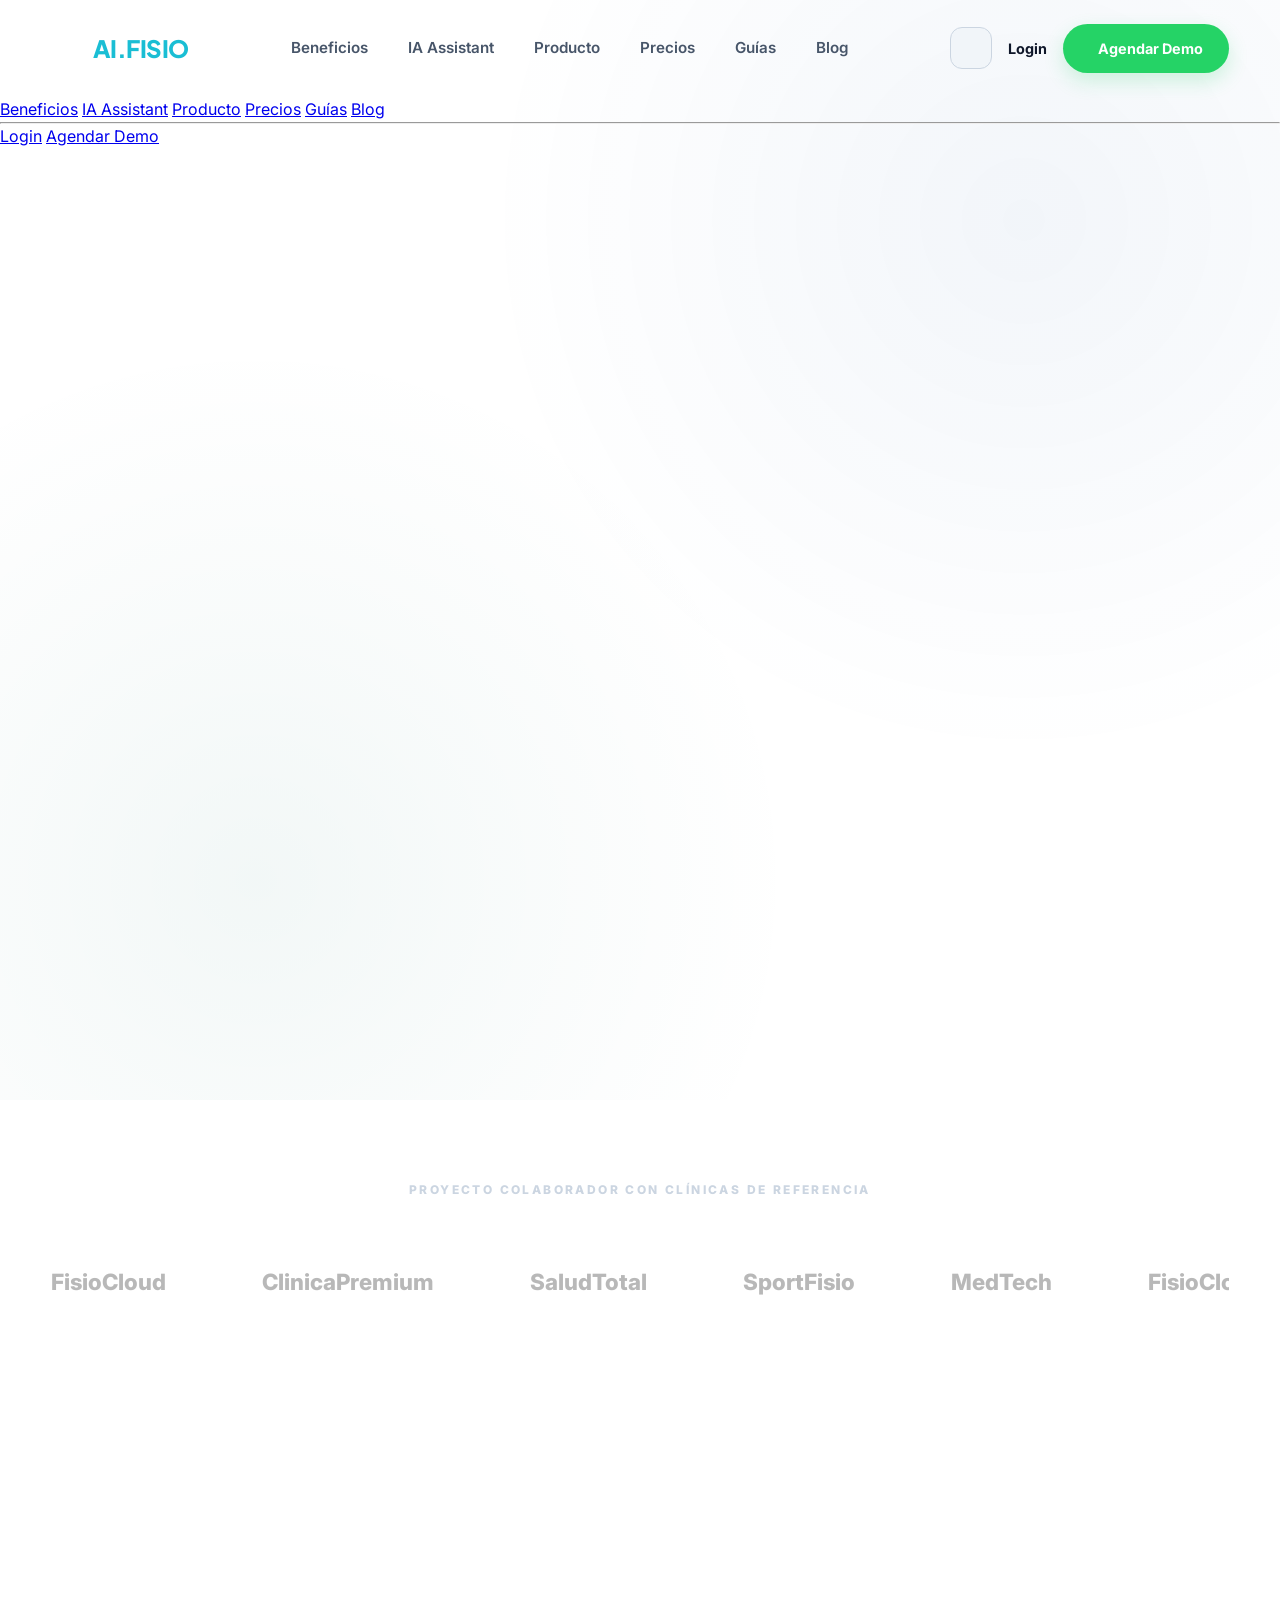
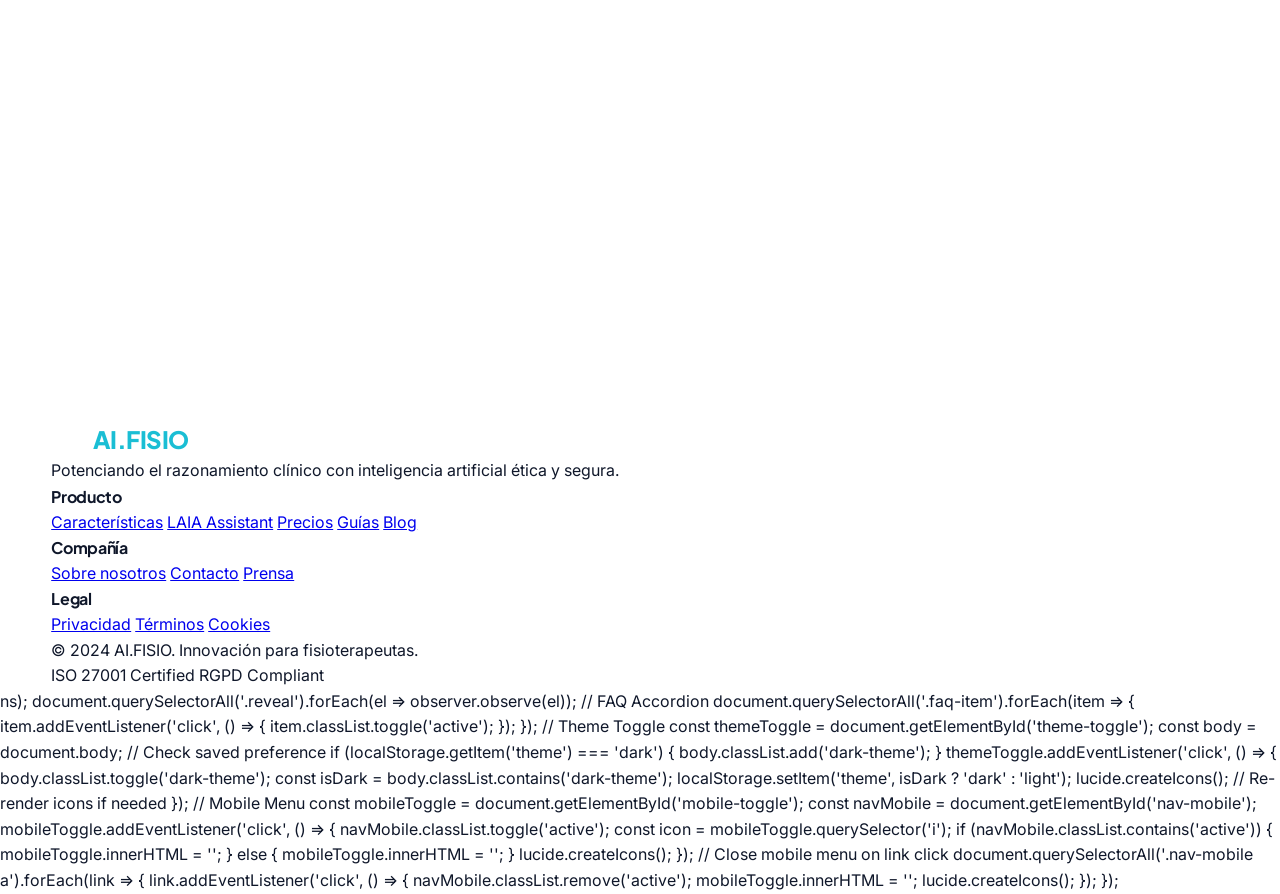
==== commit 91f6870b: "feat: implement site styling and add brand assets" ====
--- a/index.html
+++ b/index.html
@@ -20,20 +20,40 @@
         <i data-lucide="activity" class="logo-icon"></i>
         AI.FISIO
       </a>
-      <nav>
+      <nav class="nav-desktop">
         <a href="#beneficios">Beneficios</a>
         <a href="#laia">IA Assistant</a>
         <a href="#product">Producto</a>
-        <a href="#testimonios">Opiniones</a>
         <a href="#pricing">Precios</a>
+        <a href="#">Guías</a>
+        <a href="#">Blog</a>
       </nav>
       <div class="header-actions">
+        <button class="theme-toggle" id="theme-toggle" title="Cambiar modo">
+          <i data-lucide="sun" class="sun"></i>
+          <i data-lucide="moon" class="moon"></i>
+        </button>
         <a class="btn-ghost" href="#">Login</a>
         <a class="wa-btn" href="https://wa.me/34614401448">
           <i data-lucide="message-circle"></i>
           Agendar Demo
         </a>
-      </div>
+        <button class="hamburger" id="mobile-toggle">
+          <i data-lucide="menu"></i>
+        </button>
+      </div>
+    </div>
+    <!-- Mobile Nav Overlay -->
+    <div class="nav-mobile" id="nav-mobile">
+      <a href="#beneficios">Beneficios</a>
+      <a href="#laia">IA Assistant</a>
+      <a href="#product">Producto</a>
+      <a href="#pricing">Precios</a>
+      <a href="#">Guías</a>
+      <a href="#">Blog</a>
+      <hr>
+      <a href="#">Login</a>
+      <a href="https://wa.me/34614401448">Agendar Demo</a>
     </div>
   </header>
 
@@ -414,13 +434,14 @@
           <a href="#beneficios">Características</a>
           <a href="#laia">LAIA Assistant</a>
           <a href="#pricing">Precios</a>
-          <a href="#">Seguridad</a>
+          <a href="#">Guías</a>
+          <a href="#">Blog</a>
         </div>
         <div class="footer-col">
           <h4>Compañía</h4>
           <a href="#">Sobre nosotros</a>
-          <a href="#">Blog</a>
           <a href="#">Contacto</a>
+          <a href="#">Prensa</a>
         </div>
         <div class="footer-col">
           <h4>Legal</h4>
@@ -480,6 +501,46 @@
         item.classList.toggle('active');
       });
     });
+
+    // Theme Toggle
+    const themeToggle = document.getElementById('theme-toggle');
+    const body = document.body;
+    
+    // Check saved preference
+    if (localStorage.getItem('theme') === 'dark') {
+      body.classList.add('dark-theme');
+    }
+
+    themeToggle.addEventListener('click', () => {
+      body.classList.toggle('dark-theme');
+      const isDark = body.classList.contains('dark-theme');
+      localStorage.setItem('theme', isDark ? 'dark' : 'light');
+      lucide.createIcons(); // Re-render icons if needed
+    });
+
+    // Mobile Menu
+    const mobileToggle = document.getElementById('mobile-toggle');
+    const navMobile = document.getElementById('nav-mobile');
+    
+    mobileToggle.addEventListener('click', () => {
+      navMobile.classList.toggle('active');
+      const icon = mobileToggle.querySelector('i');
+      if (navMobile.classList.contains('active')) {
+        mobileToggle.innerHTML = '<i data-lucide="x"></i>';
+      } else {
+        mobileToggle.innerHTML = '<i data-lucide="menu"></i>';
+      }
+      lucide.createIcons();
+    });
+
+    // Close mobile menu on link click
+    document.querySelectorAll('.nav-mobile a').forEach(link => {
+      link.addEventListener('click', () => {
+        navMobile.classList.remove('active');
+        mobileToggle.innerHTML = '<i data-lucide="menu"></i>';
+        lucide.createIcons();
+      });
+    });
   </script>
 </body>
 </html>
--- a/assets/css/style.css
+++ b/assets/css/style.css
@@ -1,36 +1,37 @@
 :root {
-  /* Clinical Curator Palette */
-  --primary: #00459a;
-  --primary-container: #005cc8;
+  /* aifisio.com Brand Palette */
+  --primary: #1ABED4;
+  --primary-hover: #159db0;
+  --primary-container: rgba(26, 190, 212, 0.1);
   --on-primary: #ffffff;
-  --secondary: #006b5f;
-  --secondary-container: #6df5e1;
-  --tertiary: #00542e;
-  --tertiary-container: #006f3f;
-  
-  /* Surface Neutrals (Tonal Layering) */
-  --bg: #f7f9fb;
-  --surface: #f7f9fb;
-  --surface-lowest: #ffffff;
-  --surface-low: #f2f4f6;
-  --surface-container: #eceef0;
-  --surface-high: #e6e8ea;
-  --surface-highest: #e0e3e5;
-  --surface-dim: #d8dadc;
-  
-  --ink: #191c1e;
-  --ink-light: #424753;
-  --outline: #727785;
-  --outline-variant: rgba(114, 119, 133, 0.15);
+  
+  --secondary: #22C55E; /* WhatsApp Green */
+  --on-secondary: #ffffff;
+  
+  --dark: #0f172a;
+  --dark-surface: #1e293b;
+  
+  /* Backgrounds */
+  --bg: #ffffff;
+  --bg-soft: #f8fafc;
+  --surface: #ffffff;
+  --surface-container: #f1f5f9;
+  
+  --ink: #0f172a;
+  --ink-light: #475569;
+  --outline: #cbd5e1;
+  --outline-variant: #e2e8f0;
   
   /* Glassmorphism */
-  --glass: rgba(255, 255, 255, 0.75);
-  --glass-blur: 24px;
-  
-  /* Shadows - Extra Diffused */
-  --shadow-sm: 0 4px 12px rgba(0, 69, 154, 0.04);
-  --shadow-pro: 0 12px 48px rgba(0, 69, 154, 0.08);
-  --shadow-lg: 0 32px 80px rgba(0, 69, 154, 0.12);
+  --glass: rgba(255, 255, 255, 0.8);
+  --glass-blur: 12px;
+  
+  /* Shadows */
+  --shadow-sm: 0 1px 2px rgba(0,0,0,0.05);
+  --shadow-md: 0 4px 6px -1px rgba(0,0,0,0.1), 0 2px 4px -1px rgba(0,0,0,0.06);
+  --shadow-lg: 0 10px 15px -3px rgba(0,0,0,0.1), 0 4px 6px -2px rgba(0,0,0,0.05);
+  --shadow-xl: 0 20px 25px -5px rgba(0,0,0,0.1), 0 10px 10px -5px rgba(0,0,0,0.04);
+  --shadow-pro: 0 20px 40px -10px rgba(0,0,0,0.1);
   
   /* Radius */
   --radius-md: 0.75rem;
@@ -39,9 +40,23 @@
   --radius-2xl: 3rem;
   --radius-full: 9999px;
 
-  /* Spacing - Premium Editorial */
-  --section-gap: 12rem;
+  /* Spacing */
+  --section-gap: 8rem;
   --content-gap: 5rem;
+}
+
+/* Dark Theme Variables */
+body.dark-theme {
+  --bg: #0f172a;
+  --bg-soft: #1e293b;
+  --surface: #1e293b;
+  --surface-container: #334155;
+  --ink: #f8fafc;
+  --ink-light: #94a3b8;
+  --outline: #334155;
+  --outline-variant: #475569;
+  --glass: rgba(15, 23, 42, 0.8);
+  --shadow-pro: 0 20px 40px -10px rgba(0,0,0,0.4);
 }
 
 * {
@@ -74,13 +89,13 @@
 
 /* Utilities */
 .text-primary { color: var(--primary); }
-.text-gradient {
-  background: linear-gradient(135deg, var(--primary) 0%, var(--primary-container) 100%);
-  -webkit-background-clip: text;
-  -webkit-text-fill-color: transparent;
-}
-.surface-low { background: var(--surface-low); }
-.surface-container { background: var(--surface-container); }
+.bg-soft { background: var(--bg-soft); }
+.bg-dark { background: var(--dark); color: white; }
+
+.dots-pattern {
+  background-image: radial-gradient(var(--primary-container) 1px, transparent 1px);
+  background-size: 24px 24px;
+}
 
 /* Header */
 .site-header {
@@ -142,7 +157,47 @@
 .header-actions {
   display: flex;
   align-items: center;
-  gap: 1.5rem;
+  gap: 1rem;
+}
+
+/* Theme Toggle */
+.theme-toggle {
+  background: var(--surface-container);
+  border: 1px solid var(--outline);
+  color: var(--ink);
+  width: 42px;
+  height: 42px;
+  border-radius: 12px;
+  display: flex;
+  align-items: center;
+  justify-content: center;
+  cursor: pointer;
+  transition: all 0.3s;
+}
+
+.theme-toggle:hover {
+  background: var(--outline-variant);
+  transform: scale(1.05);
+}
+
+.theme-toggle .moon { display: none; }
+body.dark-theme .theme-toggle .sun { display: none; }
+body.dark-theme .theme-toggle .moon { display: block; }
+
+/* Hamburger Menu */
+.hamburger {
+  display: none;
+  background: var(--surface-container);
+  border: 1px solid var(--outline);
+  border-radius: 12px;
+  cursor: pointer;
+  padding: 0.5rem;
+  z-index: 2000;
+  color: var(--ink);
+  width: 42px;
+  height: 42px;
+  align-items: center;
+  justify-content: center;
 }
 
 .btn-ghost {
@@ -561,9 +616,39 @@
 }
 
 .interaction-msg.highlight {
-  background: linear-gradient(135deg, var(--secondary), var(--primary-container));
-  box-shadow: 0 8px 24px rgba(0, 107, 95, 0.2);
-}
+  background: linear-gradient(135deg, var(--secondary), var(--primary));
+  box-shadow: 0 8px 24px rgba(34, 197, 94, 0.2);
+}
+
+/* Transitions */
+* {
+  transition: background-color 0.3s ease, color 0.3s ease, border-color 0.3s ease, box-shadow 0.3s ease;
+}
+
+/* Mobile Nav Toggle Icon Fix */
+.hamburger i {
+  transition: transform 0.3s ease;
+}
+
+.hamburger.active i {
+  transform: rotate(90deg);
+}
+
+/* Animations */
+.reveal {
+  opacity: 0;
+  transform: translateY(30px);
+  transition: all 0.8s cubic-bezier(0.16, 1, 0.3, 1);
+}
+
+.reveal.active {
+  opacity: 1;
+  transform: translateY(0);
+}
+
+.delay-1 { transition-delay: 0.1s; }
+.delay-2 { transition-delay: 0.2s; }
+.delay-3 { transition-delay: 0.3s; }
 
 /* Testimonials */
 .testimonial-grid {
@@ -702,7 +787,47 @@
   }
   
   nav {
-    display: none; /* Mobile menu would go here */
+  .nav-desktop {
+    display: none;
+  }
+
+  .nav-mobile {
+    display: block;
+    position: fixed;
+    top: 0;
+    right: -100%;
+    width: 100%;
+    height: 100vh;
+    background: var(--bg);
+    z-index: 1500;
+    padding: 8rem 2rem 2rem;
+    transition: right 0.4s cubic-bezier(0.16, 1, 0.3, 1);
+    display: flex;
+    flex-direction: column;
+    gap: 1.5rem;
+  }
+
+  .nav-mobile.active {
+    right: 0;
+  }
+
+  .nav-mobile a {
+    font-size: 1.8rem;
+    font-weight: 800;
+    color: var(--ink);
+    text-decoration: none;
+    padding: 1rem 0;
+    border-bottom: 1px solid var(--outline-variant);
+  }
+
+  .nav-mobile hr {
+    border: none;
+    border-top: 1px solid var(--outline-variant);
+    margin: 1rem 0;
+  }
+
+  .hamburger {
+    display: flex;
   }
   
   .hero {
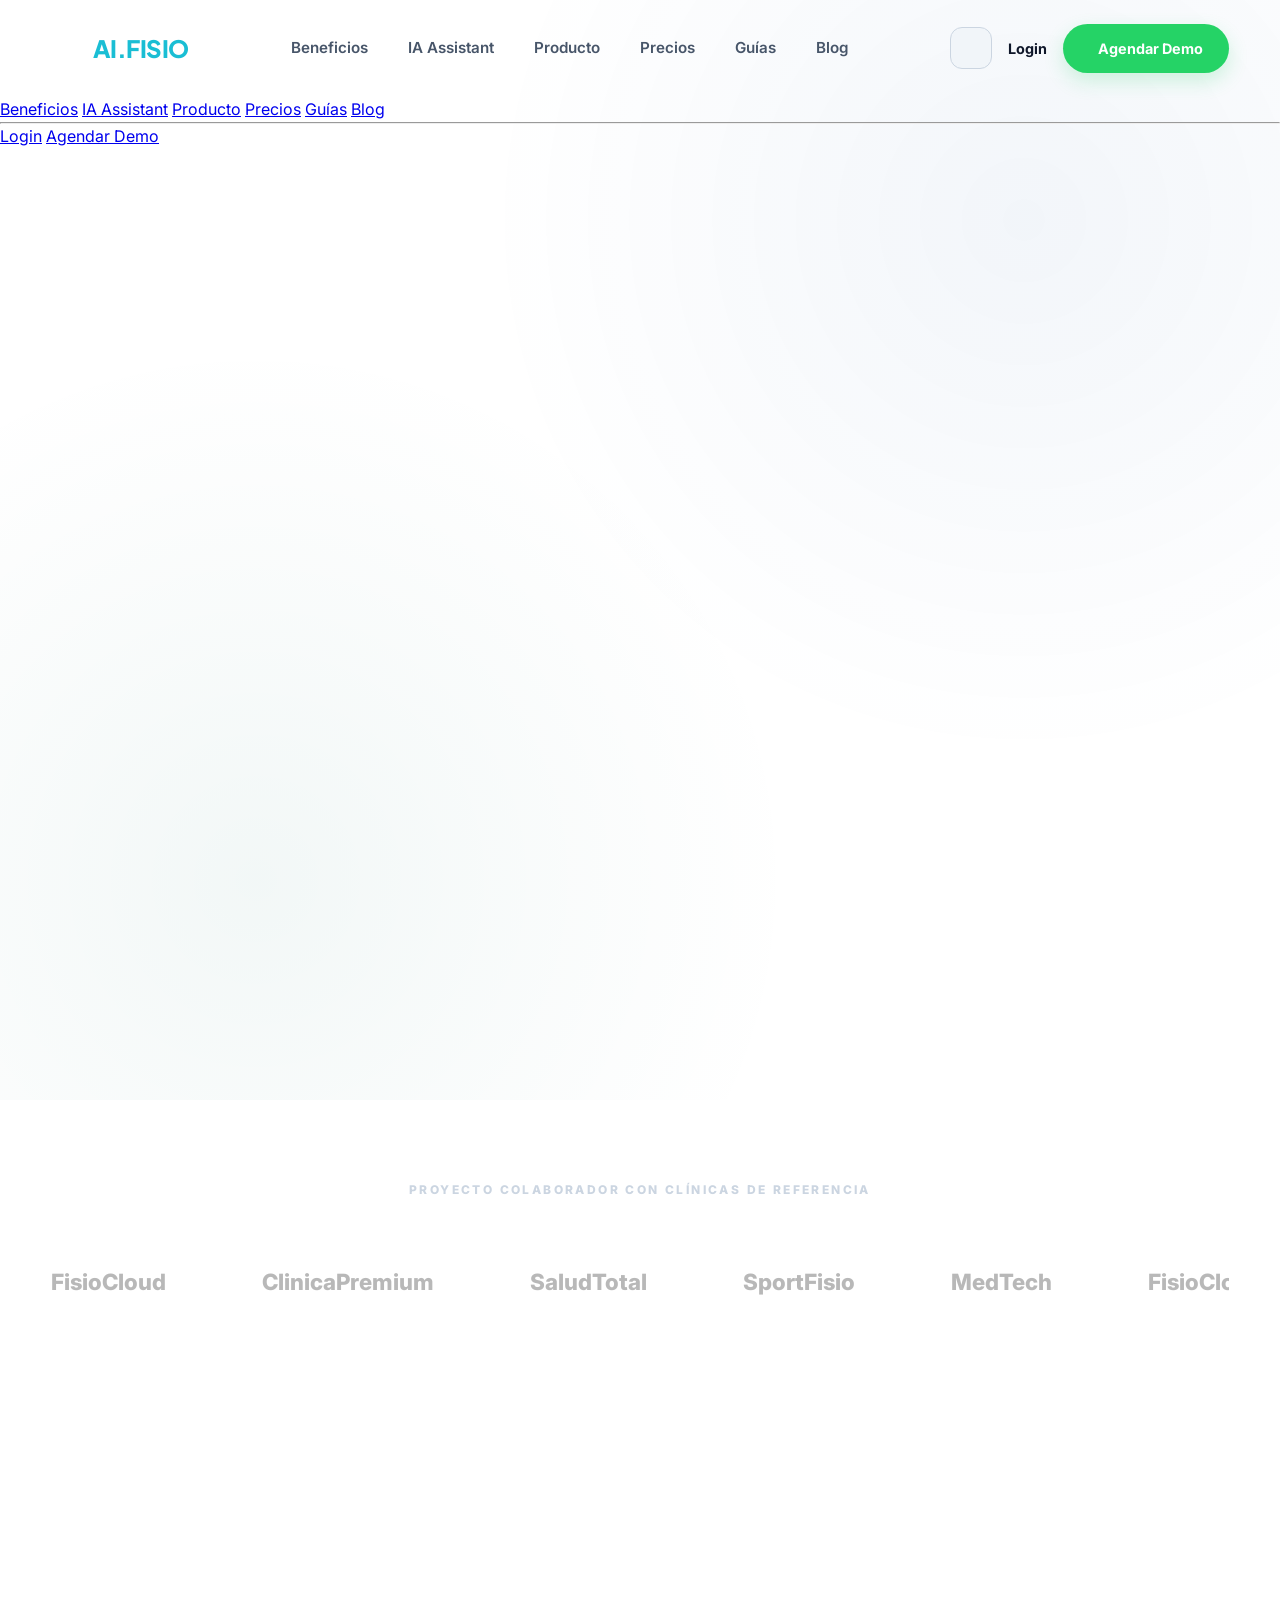
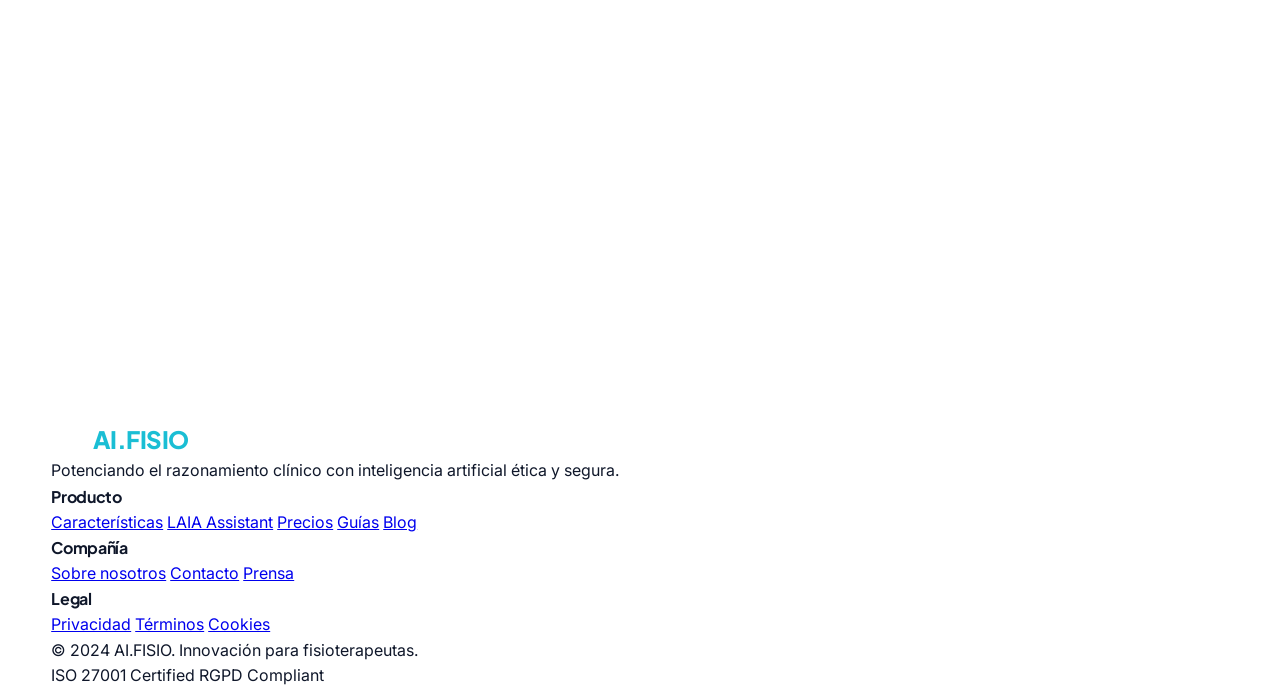
==== commit fa885d0c: "feat: implement base styles and design system with responsive layouts" ====
--- a/index.html
+++ b/index.html
@@ -489,11 +489,6 @@
     }, observerOptions);
 
     document.querySelectorAll('.reveal').forEach(el => observer.observe(el));
-  </script>
-</body>
-</html>ns);
-
-    document.querySelectorAll('.reveal').forEach(el => observer.observe(el));
 
     // FAQ Accordion
     document.querySelectorAll('.faq-item').forEach(item => {
--- a/assets/css/style.css
+++ b/assets/css/style.css
@@ -717,11 +717,32 @@
   font-size: 4rem;
   font-weight: 900;
   color: var(--primary);
-  opacity: 0.1;
-  line-height: 1;
-  margin-bottom: 1rem;
-}
-
+}
+
+/* Premium Micro-Animations & Hover Effects */
+.btn, .btn-ghost, .wa-btn, .btn-outline {
+  transition: all 0.3s cubic-bezier(0.25, 1, 0.5, 1);
+}
+.btn:hover, .btn-ghost:hover, .wa-btn:hover, .btn-outline:hover {
+  transform: translateY(-2px);
+  box-shadow: 0 10px 20px rgba(26, 190, 212, 0.2);
+}
+.benefit-card, .price-card, .testimonial-card, .faq-item {
+  transition: transform 0.4s cubic-bezier(0.16, 1, 0.3, 1), box-shadow 0.4s cubic-bezier(0.16, 1, 0.3, 1);
+}
+.benefit-card:hover, .price-card:hover, .testimonial-card:hover, .faq-item:hover {
+  transform: translateY(-4px);
+  box-shadow: 0 20px 40px rgba(0, 0, 0, 0.08);
+}
+.dark-theme .benefit-card:hover, .dark-theme .price-card:hover, .dark-theme .testimonial-card:hover, .dark-theme .faq-item:hover {
+  box-shadow: 0 20px 40px rgba(0, 0, 0, 0.4);
+}
+.hero-visual img {
+  transition: transform 0.6s cubic-bezier(0.16, 1, 0.3, 1);
+}
+.hero-visual:hover img {
+  transform: scale(1.02);
+}
 .step h3 {
   font-size: 1.5rem;
   margin-bottom: 1rem;
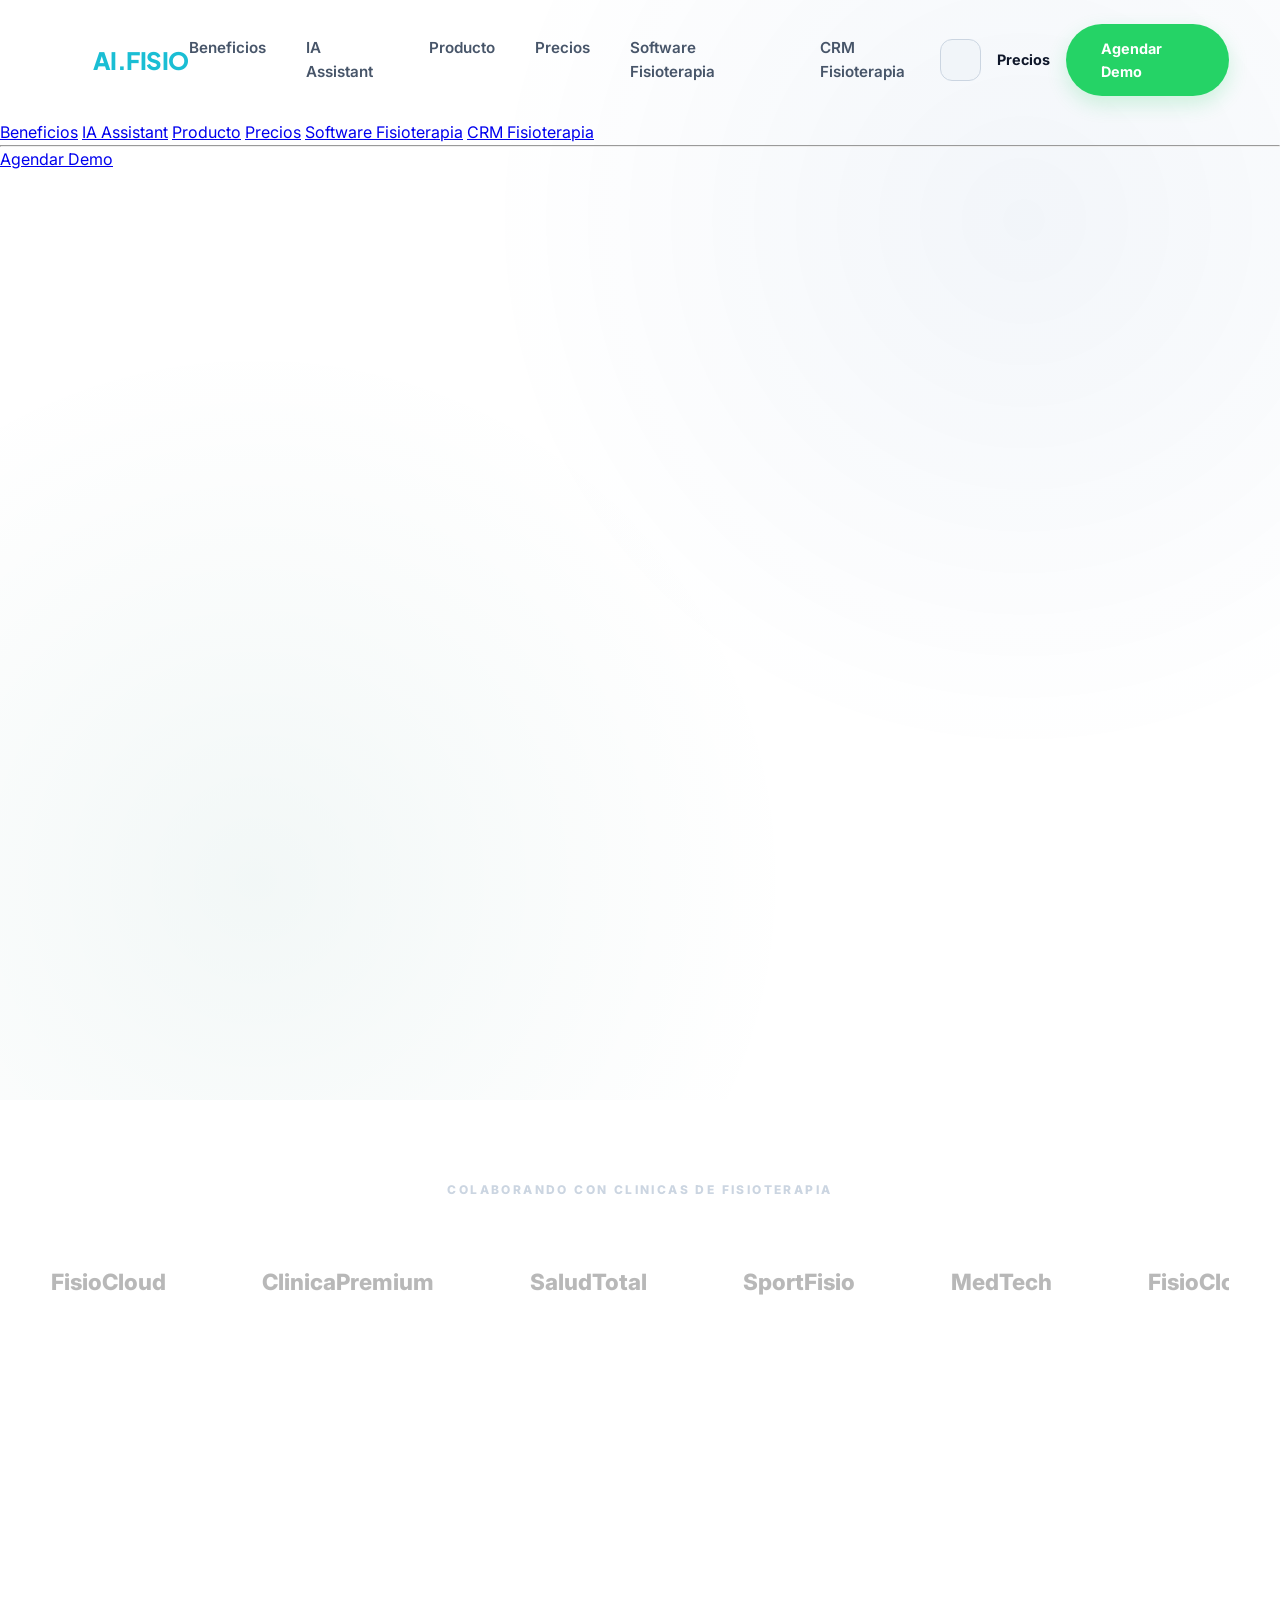
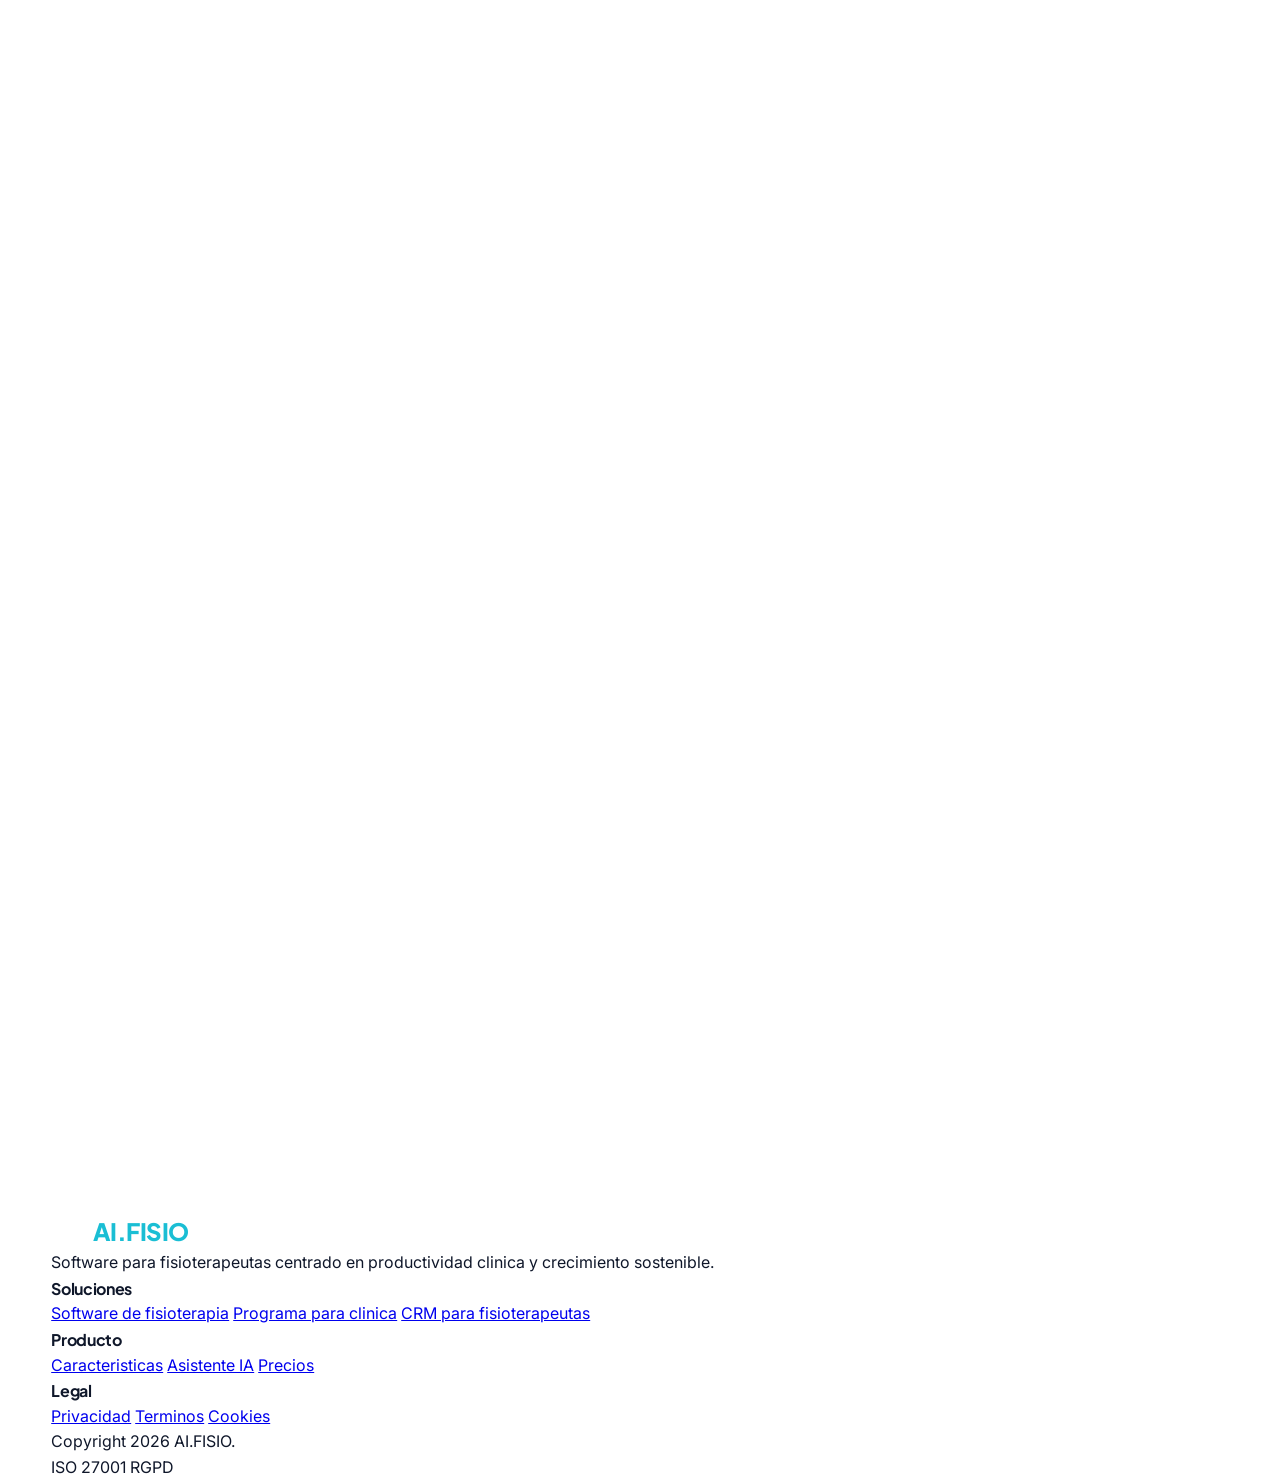
==== commit 059d9ba7: "refactor: enhance SEO, add structured data, and update landing page content for CRM and software sec" ====
--- a/index.html
+++ b/index.html
@@ -1,17 +1,83 @@
-<!doctype html>
+﻿<!doctype html>
 <html lang="es">
 <head>
   <meta charset="UTF-8" />
   <meta name="viewport" content="width=device-width, initial-scale=1" />
-  <title>AI.FISIO | Software de Gestión para Fisioterapeutas con IA</title>
-  <meta name="description" content="Software de fisioterapia con IA: notas por voz, agenda, informes y facturacion para fisioterapeutas autonomos y clinicas pequeñas." />
+  <title>Software de gestion para fisioterapia con IA | AI.FISIO</title>
+  <meta name="description" content="Software para fisioterapeutas y clinicas: agenda, historia clinica, notas por voz con IA, informes y facturacion. Prueba AI.FISIO y ahorra horas cada semana." />
   <link rel="canonical" href="https://aifisio.es/" />
-  <meta name="robots" content="index,follow" />
-  <link rel="preconnect" href="https://fonts.googleapis.com">
-  <link rel="preconnect" href="https://fonts.gstatic.com" crossorigin>
-  <link href="https://fonts.googleapis.com/css2?family=Inter:wght@400;500;600;700&family=Plus+Jakarta+Sans:wght@400;500;600;700;800&display=swap" rel="stylesheet">
+  <meta name="robots" content="index,follow,max-snippet:-1,max-image-preview:large,max-video-preview:-1" />
+  <meta property="og:type" content="website" />
+  <meta property="og:locale" content="es_ES" />
+  <meta property="og:site_name" content="AI.FISIO" />
+  <meta property="og:title" content="Software de gestion para fisioterapia con IA" />
+  <meta property="og:description" content="Optimiza tu clinica de fisioterapia con agenda, CRM, historia clinica e IA para informes y notas SOAP." />
+  <meta property="og:url" content="https://aifisio.es/" />
+  <meta property="og:image" content="https://aifisio.es/assets/images/hero-dashboard.png" />
+  <meta name="twitter:card" content="summary_large_image" />
+  <meta name="twitter:title" content="Software de gestion para fisioterapia con IA" />
+  <meta name="twitter:description" content="AI.FISIO ayuda a fisioterapeutas a ahorrar tiempo en documentacion, agenda y seguimiento de pacientes." />
+  <meta name="twitter:image" content="https://aifisio.es/assets/images/hero-dashboard.png" />
+  <link rel="preconnect" href="https://fonts.googleapis.com" />
+  <link rel="preconnect" href="https://fonts.gstatic.com" crossorigin />
+  <link href="https://fonts.googleapis.com/css2?family=Inter:wght@400;500;600;700&family=Plus+Jakarta+Sans:wght@400;500;600;700;800&display=swap" rel="stylesheet" />
   <link rel="stylesheet" href="assets/css/style.css" />
   <script src="https://unpkg.com/lucide@latest"></script>
+  <script type="application/ld+json">
+  {
+    "@context": "https://schema.org",
+    "@type": "SoftwareApplication",
+    "name": "AI.FISIO",
+    "applicationCategory": "BusinessApplication",
+    "operatingSystem": "Web",
+    "url": "https://aifisio.es/",
+    "image": "https://aifisio.es/assets/images/hero-dashboard.png",
+    "description": "Software de gestion para fisioterapeutas con agenda, historia clinica, CRM, informes y asistente IA.",
+    "offers": {
+      "@type": "Offer",
+      "priceCurrency": "EUR",
+      "price": "29",
+      "availability": "https://schema.org/InStock"
+    },
+    "publisher": {
+      "@type": "Organization",
+      "name": "AI.FISIO",
+      "url": "https://aifisio.es/"
+    }
+  }
+  </script>
+  <script type="application/ld+json">
+  {
+    "@context": "https://schema.org",
+    "@type": "FAQPage",
+    "mainEntity": [
+      {
+        "@type": "Question",
+        "name": "Es legal usar IA con datos de pacientes en fisioterapia?",
+        "acceptedAnswer": {
+          "@type": "Answer",
+          "text": "Si. AI.FISIO esta disenado para cumplimiento RGPD y tratamiento seguro de datos clinicos en la Union Europea."
+        }
+      },
+      {
+        "@type": "Question",
+        "name": "Que incluye un software para fisioterapeutas completo?",
+        "acceptedAnswer": {
+          "@type": "Answer",
+          "text": "Incluye agenda, historia clinica, facturacion, seguimiento del paciente, informes y comunicacion centralizada."
+        }
+      },
+      {
+        "@type": "Question",
+        "name": "Para quien es AI.FISIO?",
+        "acceptedAnswer": {
+          "@type": "Answer",
+          "text": "Para fisioterapeutas autonomos, centros de fisioterapia y clinicas que quieren ahorrar tiempo administrativo."
+        }
+      }
+    ]
+  }
+  </script>
 </head>
 <body>
   <header class="site-header">
@@ -25,15 +91,15 @@
         <a href="#laia">IA Assistant</a>
         <a href="#product">Producto</a>
         <a href="#pricing">Precios</a>
-        <a href="#">Guías</a>
-        <a href="#">Blog</a>
+        <a href="/software-fisioterapia.html">Software Fisioterapia</a>
+        <a href="/crm-fisioterapeutas.html">CRM Fisioterapia</a>
       </nav>
       <div class="header-actions">
         <button class="theme-toggle" id="theme-toggle" title="Cambiar modo">
           <i data-lucide="sun" class="sun"></i>
           <i data-lucide="moon" class="moon"></i>
         </button>
-        <a class="btn-ghost" href="#">Login</a>
+        <a class="btn-ghost" href="#pricing">Precios</a>
         <a class="wa-btn" href="https://wa.me/34614401448">
           <i data-lucide="message-circle"></i>
           Agendar Demo
@@ -43,74 +109,70 @@
         </button>
       </div>
     </div>
-    <!-- Mobile Nav Overlay -->
     <div class="nav-mobile" id="nav-mobile">
       <a href="#beneficios">Beneficios</a>
       <a href="#laia">IA Assistant</a>
       <a href="#product">Producto</a>
       <a href="#pricing">Precios</a>
-      <a href="#">Guías</a>
-      <a href="#">Blog</a>
-      <hr>
-      <a href="#">Login</a>
+      <a href="/software-fisioterapia.html">Software Fisioterapia</a>
+      <a href="/crm-fisioterapeutas.html">CRM Fisioterapia</a>
+      <hr />
       <a href="https://wa.me/34614401448">Agendar Demo</a>
     </div>
   </header>
 
   <main>
-    <!-- 1. Hero -->
     <section class="hero">
       <div class="hero-bg"></div>
       <div class="container hero-grid">
         <div class="reveal">
           <div class="badge-premium">
             <span class="dot-pulse"></span>
-            Nueva era en fisioterapia
-          </div>
-          <h1>Tu clínica, potenciada por <span class="text-gradient">Inteligencia Artificial</span></h1>
-          <p class="hero-subtext">El primer ecosistema inteligente diseñado para que te centres en lo que importa: tus pacientes. Notas SOAP automáticas, informes instantáneos y gestión clínica sin fricciones.</p>
-          
+            Software para fisioterapia en Espana
+          </div>
+          <h1>Software de gestion para fisioterapeutas con IA clinica</h1>
+          <p class="hero-subtext">Automatiza notas SOAP, agiliza informes, organiza agenda y mejora el seguimiento del paciente con un sistema creado para fisioterapia.</p>
+
           <div class="cta-row">
-            <a class="btn" href="https://wa.me/34614401448">SOLICITAR ACCESO GRATUITO</a>
+            <a class="btn" href="https://wa.me/34614401448">SOLICITAR DEMO</a>
             <div class="trust-mini">
               <div class="avatars">
-                <img src="https://i.pravatar.cc/100?u=1" alt="User" />
-                <img src="https://i.pravatar.cc/100?u=2" alt="User" />
-                <img src="https://i.pravatar.cc/100?u=3" alt="User" />
+                <img src="https://i.pravatar.cc/100?u=1" alt="Fisioterapeuta 1" />
+                <img src="https://i.pravatar.cc/100?u=2" alt="Fisioterapeuta 2" />
+                <img src="https://i.pravatar.cc/100?u=3" alt="Fisioterapeuta 3" />
               </div>
               <div class="trust-text">
                 <strong>+500 fisios</strong>
-                <span>ya están ahorrando tiempo</span>
+                <span>ya ahorran tiempo cada semana</span>
               </div>
             </div>
           </div>
 
           <ul class="hero-features">
             <li><i data-lucide="check" class="text-primary"></i> Notas por voz en tiempo real</li>
-            <li><i data-lucide="check" class="text-primary"></i> Estructura SOAP automática</li>
-            <li><i data-lucide="check" class="text-primary"></i> Informes de alta en segundos</li>
+            <li><i data-lucide="check" class="text-primary"></i> Estructura SOAP automatica</li>
+            <li><i data-lucide="check" class="text-primary"></i> Informes clinicos en segundos</li>
           </ul>
         </div>
         <div class="hero-visual reveal delay-1">
           <div class="glass-container">
-            <img src="assets/images/hero-dashboard.png" alt="AI.FISIO Dashboard" class="main-shot" />
+            <img src="assets/images/hero-dashboard.png" alt="Software de gestion para clinica de fisioterapia AI.FISIO" class="main-shot" />
             <div class="floating-badge top-right">
               <i data-lucide="sparkles"></i>
               <span>IA Activa</span>
             </div>
             <div class="floating-badge bottom-left">
               <i data-lucide="clock"></i>
-              <span>-2h/día</span>
-            </div>
-          </div>
-        </div>
-      </div>
-    </section>
-
-    <!-- 2. Trust Bar -->
+              <span>-2h al dia</span>
+            </div>
+          </div>
+        </div>
+      </div>
+    </section>
+
     <section class="trust-bar">
       <div class="container">
-        <p class="overline">PROYECTO COLABORADOR CON CLÍNICAS DE REFERENCIA</p>
+        <p class="overline">COLABORANDO CON CLINICAS DE FISIOTERAPIA</p>
         <div class="logo-marquee">
           <div class="logo-track">
             <div class="partner-logo"><span>FisioCloud</span></div>
@@ -118,7 +180,6 @@
             <div class="partner-logo"><span>SaludTotal</span></div>
             <div class="partner-logo"><span>SportFisio</span></div>
             <div class="partner-logo"><span>MedTech</span></div>
-            <!-- Duplicates -->
             <div class="partner-logo"><span>FisioCloud</span></div>
             <div class="partner-logo"><span>ClinicaPremium</span></div>
             <div class="partner-logo"><span>SaludTotal</span></div>
@@ -129,13 +190,12 @@
       </div>
     </section>
 
-    <!-- 3. Problem/Solution with Tonal Layering -->
     <section id="beneficios" class="section surface-low">
       <div class="container">
         <div class="section-header reveal">
-          <span class="tag">EFICIENCIA CLÍNICA</span>
-          <h2>Diseñado para el fisioterapeuta moderno</h2>
-          <p>Eliminamos la carga administrativa para que vuelvas a disfrutar de tu profesión.</p>
+          <span class="tag">EFICIENCIA CLINICA</span>
+          <h2>Todo lo que necesita una clinica de fisioterapia para crecer</h2>
+          <p>Menos tiempo administrativo y mas tiempo en tratamiento y fidelizacion del paciente.</p>
         </div>
 
         <div class="benefit-grid">
@@ -143,55 +203,54 @@
             <div class="icon-wrap color-blue">
               <i data-lucide="mic"></i>
             </div>
-            <h3>Dictado Clínico Inteligente</h3>
-            <p>Habla con naturalidad durante la sesión. LAIA transcribe y organiza la información en el formato que necesites (SOAP, anamnesis, evolución).</p>
+            <h3>Dictado Clinico Inteligente</h3>
+            <p>Dicta durante la sesion y genera notas estructuradas para historia clinica sin cortar tu ritmo asistencial.</p>
           </div>
           <div class="benefit-card reveal">
             <div class="icon-wrap color-green">
               <i data-lucide="file-text"></i>
             </div>
-            <h3>Informes en un Clic</h3>
-            <p>Genera informes de alta, remisiones o justificantes médicos de forma instantánea. Personalizados con tu logo y firma.</p>
+            <h3>Informes en Un Clic</h3>
+            <p>Crea informes de alta, evolucion y derivacion con plantillas personalizadas para cada profesional.</p>
           </div>
           <div class="benefit-card reveal">
             <div class="icon-wrap color-emerald">
-              <i data-lucide="dumbbell"></i>
-            </div>
-            <h3>Planes de Ejercicios IA</h3>
-            <p>La IA sugiere los ejercicios más adecuados basándose en el diagnóstico y la evolución del paciente. Envíalos por WhatsApp al instante.</p>
-          </div>
-        </div>
-      </div>
-    </section>
-
-    <!-- 4. LAIA AI Section - Premium Editorial -->
+              <i data-lucide="users"></i>
+            </div>
+            <h3>Seguimiento y CRM</h3>
+            <p>Controla continuidad de tratamiento, recordatorios y reactivacion de pacientes inactivos.</p>
+          </div>
+        </div>
+      </div>
+    </section>
+
     <section id="laia" class="section">
       <div class="container laia-layout">
         <div class="laia-content reveal">
-          <span class="tag">ASISTENTE VIRTUAL</span>
-          <h2>Conoce a LAIA: Tu cerebro clínico digital</h2>
-          <p class="large-text">No es solo una herramienta, es tu compañera de consulta. LAIA entiende terminología médica, sugiere diagnósticos diferenciales y te ayuda a tomar mejores decisiones.</p>
-          
+          <span class="tag">ASISTENTE IA</span>
+          <h2>LAIA, tu asistente clinico para fisioterapia</h2>
+          <p class="large-text">Ayuda a redactar, resumir y estandarizar documentacion clinica para que el equipo trabaje mas rapido y con menos errores.</p>
+
           <div class="laia-features">
             <div class="laia-item">
               <div class="laia-dot"></div>
               <div>
-                <strong>Comprensión Contextual</strong>
-                <p>Detecta automáticamente patologías y zonas anatómicas.</p>
+                <strong>Contexto Clinico</strong>
+                <p>Interpreta terminologia habitual de fisioterapia y traumatologia.</p>
               </div>
             </div>
             <div class="laia-item">
               <div class="laia-dot"></div>
               <div>
-                <strong>Aprendizaje Continuo</strong>
-                <p>Se adapta a tu forma de escribir y diagnosticar.</p>
+                <strong>Flujo Real de Consulta</strong>
+                <p>Se adapta al dia a dia de autonomos y clinicas con varios profesionales.</p>
               </div>
             </div>
           </div>
 
-          <a href="#" class="btn-text">Descubrir cómo funciona LAIA <i data-lucide="arrow-right"></i></a>
-        </div>
-        
+          <a href="/programa-gestion-clinica-fisioterapia.html" class="btn-text">Ver programa completo <i data-lucide="arrow-right"></i></a>
+        </div>
+
         <div class="laia-visual-container reveal">
           <div class="ai-interaction-card">
             <div class="interaction-header">
@@ -199,146 +258,109 @@
               <span>LAIA AI Assistant</span>
             </div>
             <div class="interaction-body">
-              <div class="interaction-msg bot">Analizando sesión... Detecto posible tendinopatía rotuliana. ¿Quieres que redacte el plan de tratamiento?</div>
-              <div class="interaction-msg user">Sí, incluye ejercicios excéntricos.</div>
-              <div class="interaction-msg bot highlight">Plan generado. Incluidos 3 ejercicios de carga progresiva.</div>
-            </div>
-          </div>
-        </div>
-      </div>
-    </section>
-
-    <!-- 5. Workflow / How it works -->
+              <div class="interaction-msg bot">Analizando sesion... posible tendinopatia rotuliana detectada. Quieres que redacte el plan?</div>
+              <div class="interaction-msg user">Si, incluye ejercicios excentricos.</div>
+              <div class="interaction-msg bot highlight">Plan generado con progresion de carga para 3 semanas.</div>
+            </div>
+          </div>
+        </div>
+      </div>
+    </section>
+
     <section id="flujo" class="section surface-container">
       <div class="container">
         <div class="section-header reveal">
-          <span class="tag">METODOLOGÍA</span>
-          <h2>Tu razonamiento clínico, digitalizado</h2>
-          <p>Un flujo de trabajo diseñado por fisioterapeutas para fisioterapeutas.</p>
-        </div>
-        
+          <span class="tag">METODO</span>
+          <h2>De la sesion al informe en minutos</h2>
+          <p>Un flujo pensado para documentar mejor, facturar antes y no perder seguimiento.</p>
+        </div>
+
         <div class="workflow-track reveal">
           <div class="workflow-node">
             <div class="node-icon"><i data-lucide="mic"></i></div>
             <h3>Captura</h3>
-            <p>Dictado natural durante la sesión.</p>
+            <p>Dictado natural durante la consulta.</p>
           </div>
           <div class="workflow-node">
             <div class="node-icon"><i data-lucide="cpu"></i></div>
             <h3>Procesa</h3>
-            <p>La IA organiza y sugiere diagnósticos.</p>
+            <p>IA organiza, resume y propone estructura.</p>
           </div>
           <div class="workflow-node">
             <div class="node-icon"><i data-lucide="share-2"></i></div>
-            <h3>Acciona</h3>
-            <p>Envía el plan y guarda el informe.</p>
-          </div>
-        </div>
-      </div>
-    </section>
+            <h3>Entrega</h3>
+            <p>Informe listo y seguimiento programado.</p>
+          </div>
+        </div>
+      </div>
+    </section>
+
     <section id="product" class="section">
       <div class="container">
         <div class="section-header reveal">
-          <span class="tag">INTERFAZ</span>
-          <h2>Una experiencia premium en cada pantalla</h2>
-          <p>Diseño curado para minimizar la fatiga visual y maximizar la precisión clínica.</p>
-        </div>
-        
+          <span class="tag">PRODUCTO</span>
+          <h2>Plataforma completa para fisioterapia</h2>
+          <p>Agenda, historia clinica, informes, CRM y analitica de negocio en un unico software.</p>
+        </div>
+
         <div class="product-showcase">
           <div class="showcase-item reveal">
             <div class="showcase-img">
-              <img src="assets/images/screen-1.png" alt="Panel de Control">
+              <img src="assets/images/screen-1.png" alt="Agenda y panel clinico para fisioterapeutas" />
             </div>
             <div class="showcase-info">
-              <h3>Módulo Clínico Avanzado</h3>
-              <p>Toda la información del paciente organizada de forma intuitiva y accesible.</p>
+              <h3>Agenda y Operativa</h3>
+              <p>Gestion de citas, bonos, ausencias y ocupacion de cabinas con control centralizado.</p>
             </div>
           </div>
           <div class="showcase-item reveal">
             <div class="showcase-img">
-              <img src="assets/images/screen-2.png" alt="App Móvil">
+              <img src="assets/images/screen-2.png" alt="Gestion movil de pacientes para clinica de fisioterapia" />
             </div>
             <div class="showcase-info">
-              <h3>Control Total en tu Bolsillo</h3>
-              <p>Gestiona tu agenda, pacientes y notas desde cualquier dispositivo, en cualquier lugar.</p>
-            </div>
-          </div>
-        </div>
-      </div>
-    </section>
-
-    <!-- 7. Testimonials - Social Proof -->
-    <section id="testimonios" class="section surface-low">
-      <div class="container">
-        <div class="section-header reveal">
-          <span class="tag">VOZ DEL PROFESIONAL</span>
-          <h2>Elogiado por expertos en fisioterapia</h2>
-          <p>Descubre por qué cientos de clínicas están migrando a un flujo de trabajo inteligente.</p>
-        </div>
-
-        <div class="testimonial-grid">
-          <div class="testimonial-card reveal">
-            <i data-lucide="quote" class="quote-icon"></i>
-            <p class="testimonial-text">"AI.FISIO ha transformado mi consulta. Antes dedicaba 2 horas diarias a informes; ahora los tengo listos antes de que el paciente salga por la puerta."</p>
-            <div class="testimonial-author">
-              <img src="https://i.pravatar.cc/150?u=dr1" alt="Dr. Marc Rovira" class="author-img">
-              <div class="author-info">
-                <h4>Dr. Marc Rovira</h4>
-                <span>Especialista en Fisioterapia Deportiva</span>
-              </div>
-            </div>
-          </div>
-          <div class="testimonial-card reveal delay-1">
-            <i data-lucide="quote" class="quote-icon"></i>
-            <p class="testimonial-text">"La precisión de LAIA en terminología técnica es asombrosa. Entiende perfectamente las pruebas ortopédicas y las redacta con rigor clínico."</p>
-            <div class="testimonial-author">
-              <img src="https://i.pravatar.cc/150?u=dr2" alt="Dra. Elena Sanz" class="author-img">
-              <div class="author-info">
-                <h4>Dra. Elena Sanz</h4>
-                <span>Directora de Clínica OsteoHealth</span>
-              </div>
-            </div>
-          </div>
-        </div>
-      </div>
-    </section>
-
-    <!-- 7. Pricing -->
+              <h3>Trabajo Movil</h3>
+              <p>Consulta historial y registra evolucion desde movil o tablet en tiempo real.</p>
+            </div>
+          </div>
+        </div>
+      </div>
+    </section>
+
     <section id="pricing" class="section surface-low">
       <div class="container">
         <div class="section-header reveal">
-          <span class="tag">TRANSPARENCIA</span>
-          <h2>Planes para cada etapa de tu clínica</h2>
-          <p>Sin permanencia. Pruébalo gratis y convéncete.</p>
+          <span class="tag">PLANES</span>
+          <h2>Precios para cada etapa de tu clinica</h2>
+          <p>Empieza pequeno y escala sin migraciones ni herramientas sueltas.</p>
         </div>
 
         <div class="pricing-grid">
           <div class="price-card reveal">
             <div class="price-header">
-              <h3>FISIO INDEPENDIENTE</h3>
-              <div class="price-amount">29€<span>/mes</span></div>
+              <h3>AUTONOMO</h3>
+              <div class="price-amount">29EUR<span>/mes</span></div>
             </div>
             <ul class="price-features">
-              <li><i data-lucide="check"></i> 50 Informes IA / mes</li>
+              <li><i data-lucide="check"></i> 50 informes IA / mes</li>
               <li><i data-lucide="check"></i> Notas por voz ilimitadas</li>
-              <li><i data-lucide="check"></i> Soporte estándar</li>
+              <li><i data-lucide="check"></i> Soporte estandar</li>
             </ul>
-            <a href="#" class="btn-outline">Empezar Ahora</a>
+            <a href="https://wa.me/34614401448" class="btn-outline">Empezar ahora</a>
           </div>
 
           <div class="price-card featured reveal">
-            <div class="featured-badge">MÁS POPULAR</div>
+            <div class="featured-badge">MAS POPULAR</div>
             <div class="price-header">
-              <h3>CENTRO CLÍNICO</h3>
-              <div class="price-amount">79€<span>/mes</span></div>
+              <h3>CENTRO CLINICO</h3>
+              <div class="price-amount">79EUR<span>/mes</span></div>
             </div>
             <ul class="price-features">
-              <li><i data-lucide="check"></i> Informes IA Ilimitados</li>
+              <li><i data-lucide="check"></i> Informes IA ilimitados</li>
               <li><i data-lucide="check"></i> Hasta 5 profesionales</li>
               <li><i data-lucide="check"></i> Generador de ejercicios</li>
-              <li><i data-lucide="check"></i> Soporte prioritario 24/7</li>
+              <li><i data-lucide="check"></i> Soporte prioritario</li>
             </ul>
-            <a href="#" class="btn">Prueba Gratuita 14 días</a>
+            <a href="https://wa.me/34614401448" class="btn">Prueba gratuita 14 dias</a>
           </div>
 
           <div class="price-card reveal">
@@ -348,65 +370,63 @@
             </div>
             <ul class="price-features">
               <li><i data-lucide="check"></i> Usuarios ilimitados</li>
-              <li><i data-lucide="check"></i> Integración API personalizada</li>
-              <li><i data-lucide="check"></i> Gestor de cuenta dedicado</li>
+              <li><i data-lucide="check"></i> Integracion API</li>
+              <li><i data-lucide="check"></i> Gestor dedicado</li>
             </ul>
-            <a href="#" class="btn-outline">Contactar Ventas</a>
-          </div>
-        </div>
-      </div>
-    </section>
-
-    <!-- 9. FAQ Section -->
+            <a href="https://wa.me/34614401448" class="btn-outline">Contactar ventas</a>
+          </div>
+        </div>
+      </div>
+    </section>
+
     <section id="faq" class="section">
       <div class="container">
         <div class="section-header reveal">
-          <span class="tag">DUDAS COMUNES</span>
-          <h2>Preguntas Frecuentes</h2>
-          <p>Todo lo que necesitas saber sobre AI.FISIO.</p>
+          <span class="tag">FAQ</span>
+          <h2>Preguntas frecuentes sobre software para fisioterapia</h2>
+          <p>Resolvemos las dudas clave antes de implementar.</p>
         </div>
 
         <div class="faq-grid reveal">
           <div class="faq-item">
             <div class="faq-question">
-              ¿Es legal el uso de IA con datos de pacientes?
+              Es legal usar IA con datos de pacientes?
               <i data-lucide="chevron-down" class="faq-icon"></i>
             </div>
             <div class="faq-answer">
-              Sí, AI.FISIO cumple estrictamente con el RGPD y la LOPD. Los datos están encriptados y procesados en servidores seguros dentro de la UE.
+              Si. AI.FISIO esta disenado con enfoque RGPD y medidas de seguridad para proteger informacion clinica.
             </div>
           </div>
           <div class="faq-item">
             <div class="faq-question">
-              ¿Necesito instalar algo en mi ordenador?
+              Cuanto tarda una clinica en empezar?
               <i data-lucide="chevron-down" class="faq-icon"></i>
             </div>
             <div class="faq-answer">
-              No, AI.FISIO es una plataforma 100% en la nube. Puedes acceder desde cualquier navegador en PC, Mac, Tablet o Móvil.
+              La mayoria de centros empieza a usar agenda, historia clinica e informes en pocos dias con acompanamiento.
             </div>
           </div>
           <div class="faq-item">
             <div class="faq-question">
-              ¿Qué pasa si mi dictado no es perfecto?
+              Sirve para autonomos y clinicas pequenas?
               <i data-lucide="chevron-down" class="faq-icon"></i>
             </div>
             <div class="faq-answer">
-              Nuestra IA está entrenada específicamente en terminología clínica de fisioterapia. Entiende acentos y términos técnicos con una precisión superior al 98%.
-            </div>
-          </div>
-        </div>
-      </div>
-    </section>
-
-    <!-- 10. Final CTA -->
+              Si. Los planes estan pensados para fisioterapeutas independientes y para equipos en crecimiento.
+            </div>
+          </div>
+        </div>
+      </div>
+    </section>
+
     <section class="final-cta">
       <div class="container reveal">
         <div class="cta-box">
-          <h2>¿Listo para recuperar tu tiempo?</h2>
-          <p>Únete a la comunidad de fisioterapeutas que ya lideran el cambio tecnológico.</p>
+          <h2>Quieres posicionar tu clinica y ahorrar horas cada semana?</h2>
+          <p>Prueba AI.FISIO y centraliza agenda, CRM e historia clinica en una sola plataforma.</p>
           <div class="cta-actions">
-            <a href="#" class="btn">COMENZAR AHORA</a>
-            <a href="https://wa.me/34614401448" class="btn-ghost-white">Hablar con un consultor</a>
+            <a href="https://wa.me/34614401448" class="btn">COMENZAR AHORA</a>
+            <a href="/software-fisioterapia.html" class="btn-ghost-white">Ver guia de software</a>
           </div>
         </div>
       </div>
@@ -420,42 +440,40 @@
           <i data-lucide="activity" class="logo-icon"></i>
           AI.FISIO
         </a>
-        <p>Potenciando el razonamiento clínico con inteligencia artificial ética y segura.</p>
+        <p>Software para fisioterapeutas centrado en productividad clinica y crecimiento sostenible.</p>
         <div class="social-links">
           <a href="#"><i data-lucide="instagram"></i></a>
           <a href="#"><i data-lucide="linkedin"></i></a>
           <a href="#"><i data-lucide="twitter"></i></a>
         </div>
       </div>
-      
+
       <div class="footer-nav">
         <div class="footer-col">
+          <h4>Soluciones</h4>
+          <a href="/software-fisioterapia.html">Software de fisioterapia</a>
+          <a href="/programa-gestion-clinica-fisioterapia.html">Programa para clinica</a>
+          <a href="/crm-fisioterapeutas.html">CRM para fisioterapeutas</a>
+        </div>
+        <div class="footer-col">
           <h4>Producto</h4>
-          <a href="#beneficios">Características</a>
-          <a href="#laia">LAIA Assistant</a>
+          <a href="#beneficios">Caracteristicas</a>
+          <a href="#laia">Asistente IA</a>
           <a href="#pricing">Precios</a>
-          <a href="#">Guías</a>
-          <a href="#">Blog</a>
-        </div>
-        <div class="footer-col">
-          <h4>Compañía</h4>
-          <a href="#">Sobre nosotros</a>
-          <a href="#">Contacto</a>
-          <a href="#">Prensa</a>
         </div>
         <div class="footer-col">
           <h4>Legal</h4>
           <a href="#">Privacidad</a>
-          <a href="#">Términos</a>
+          <a href="#">Terminos</a>
           <a href="#">Cookies</a>
         </div>
       </div>
     </div>
     <div class="container footer-bottom">
-      <p>© 2024 AI.FISIO. Innovación para fisioterapeutas.</p>
+      <p>Copyright 2026 AI.FISIO.</p>
       <div class="footer-badges">
-        <span>ISO 27001 Certified</span>
-        <span>RGPD Compliant</span>
+        <span>ISO 27001</span>
+        <span>RGPD</span>
       </div>
     </div>
   </footer>
@@ -463,7 +481,6 @@
   <script>
     lucide.createIcons();
 
-    // Scroll Header
     window.addEventListener('scroll', () => {
       const header = document.querySelector('.site-header');
       if (window.scrollY > 20) {
@@ -473,14 +490,13 @@
       }
     });
 
-    // Reveal Animation
     const observerOptions = {
       threshold: 0.15,
       rootMargin: '0px 0px -50px 0px'
     };
 
     const observer = new IntersectionObserver((entries) => {
-      entries.forEach(entry => {
+      entries.forEach((entry) => {
         if (entry.isIntersecting) {
           entry.target.classList.add('active');
           observer.unobserve(entry.target);
@@ -488,20 +504,17 @@
       });
     }, observerOptions);
 
-    document.querySelectorAll('.reveal').forEach(el => observer.observe(el));
-
-    // FAQ Accordion
-    document.querySelectorAll('.faq-item').forEach(item => {
+    document.querySelectorAll('.reveal').forEach((el) => observer.observe(el));
+
+    document.querySelectorAll('.faq-item').forEach((item) => {
       item.addEventListener('click', () => {
         item.classList.toggle('active');
       });
     });
 
-    // Theme Toggle
     const themeToggle = document.getElementById('theme-toggle');
     const body = document.body;
-    
-    // Check saved preference
+
     if (localStorage.getItem('theme') === 'dark') {
       body.classList.add('dark-theme');
     }
@@ -510,16 +523,14 @@
       body.classList.toggle('dark-theme');
       const isDark = body.classList.contains('dark-theme');
       localStorage.setItem('theme', isDark ? 'dark' : 'light');
-      lucide.createIcons(); // Re-render icons if needed
+      lucide.createIcons();
     });
 
-    // Mobile Menu
     const mobileToggle = document.getElementById('mobile-toggle');
     const navMobile = document.getElementById('nav-mobile');
-    
+
     mobileToggle.addEventListener('click', () => {
       navMobile.classList.toggle('active');
-      const icon = mobileToggle.querySelector('i');
       if (navMobile.classList.contains('active')) {
         mobileToggle.innerHTML = '<i data-lucide="x"></i>';
       } else {
@@ -528,8 +539,7 @@
       lucide.createIcons();
     });
 
-    // Close mobile menu on link click
-    document.querySelectorAll('.nav-mobile a').forEach(link => {
+    document.querySelectorAll('.nav-mobile a').forEach((link) => {
       link.addEventListener('click', () => {
         navMobile.classList.remove('active');
         mobileToggle.innerHTML = '<i data-lucide="menu"></i>';
